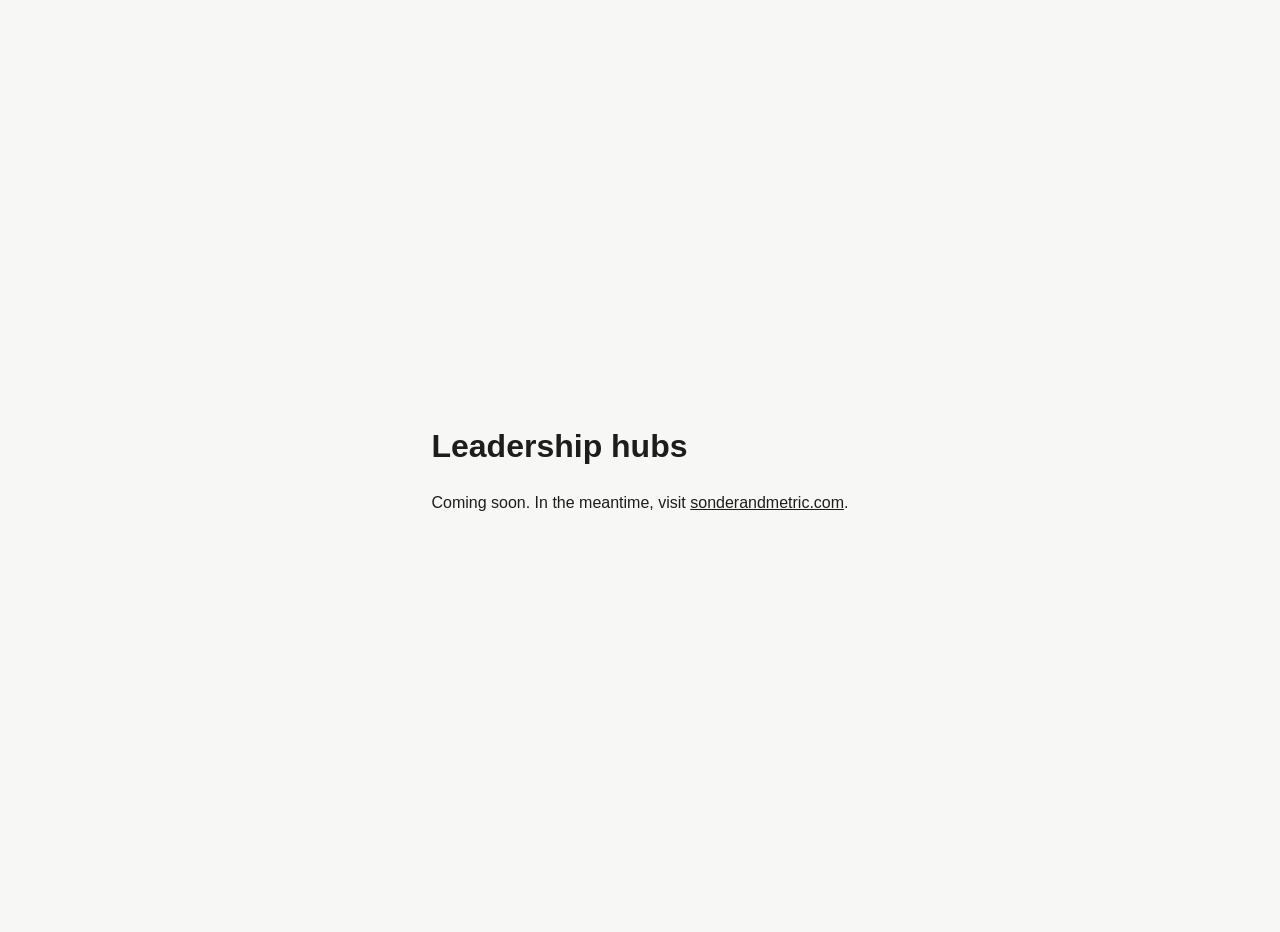
==== index.html @ 73d5fa9c "Add admin approval queue and placeholder home page" ====
<!doctype html>
<html lang="en">
<head>
<meta charset="utf-8">
<meta name="viewport" content="width=device-width, initial-scale=1">
<meta name="robots" content="noindex, nofollow">
<title>Hubs: coming soon</title>
<style>body{margin:0;font:16px/1.5 -apple-system,BlinkMacSystemFont,"Segoe UI",Helvetica,Arial,sans-serif;background:#f7f7f5;color:#1d1d1b;display:grid;place-items:center;min-height:100vh;padding:16px}@media (prefers-color-scheme:dark){body{background:#141413;color:#ecebe6}}a{color:inherit}</style>
</head>
<body>
<main><h1>Leadership hubs</h1><p>Coming soon. In the meantime, visit <a href="https://sonderandmetric.com">sonderandmetric.com</a>.</p></main>
</body>
</html>
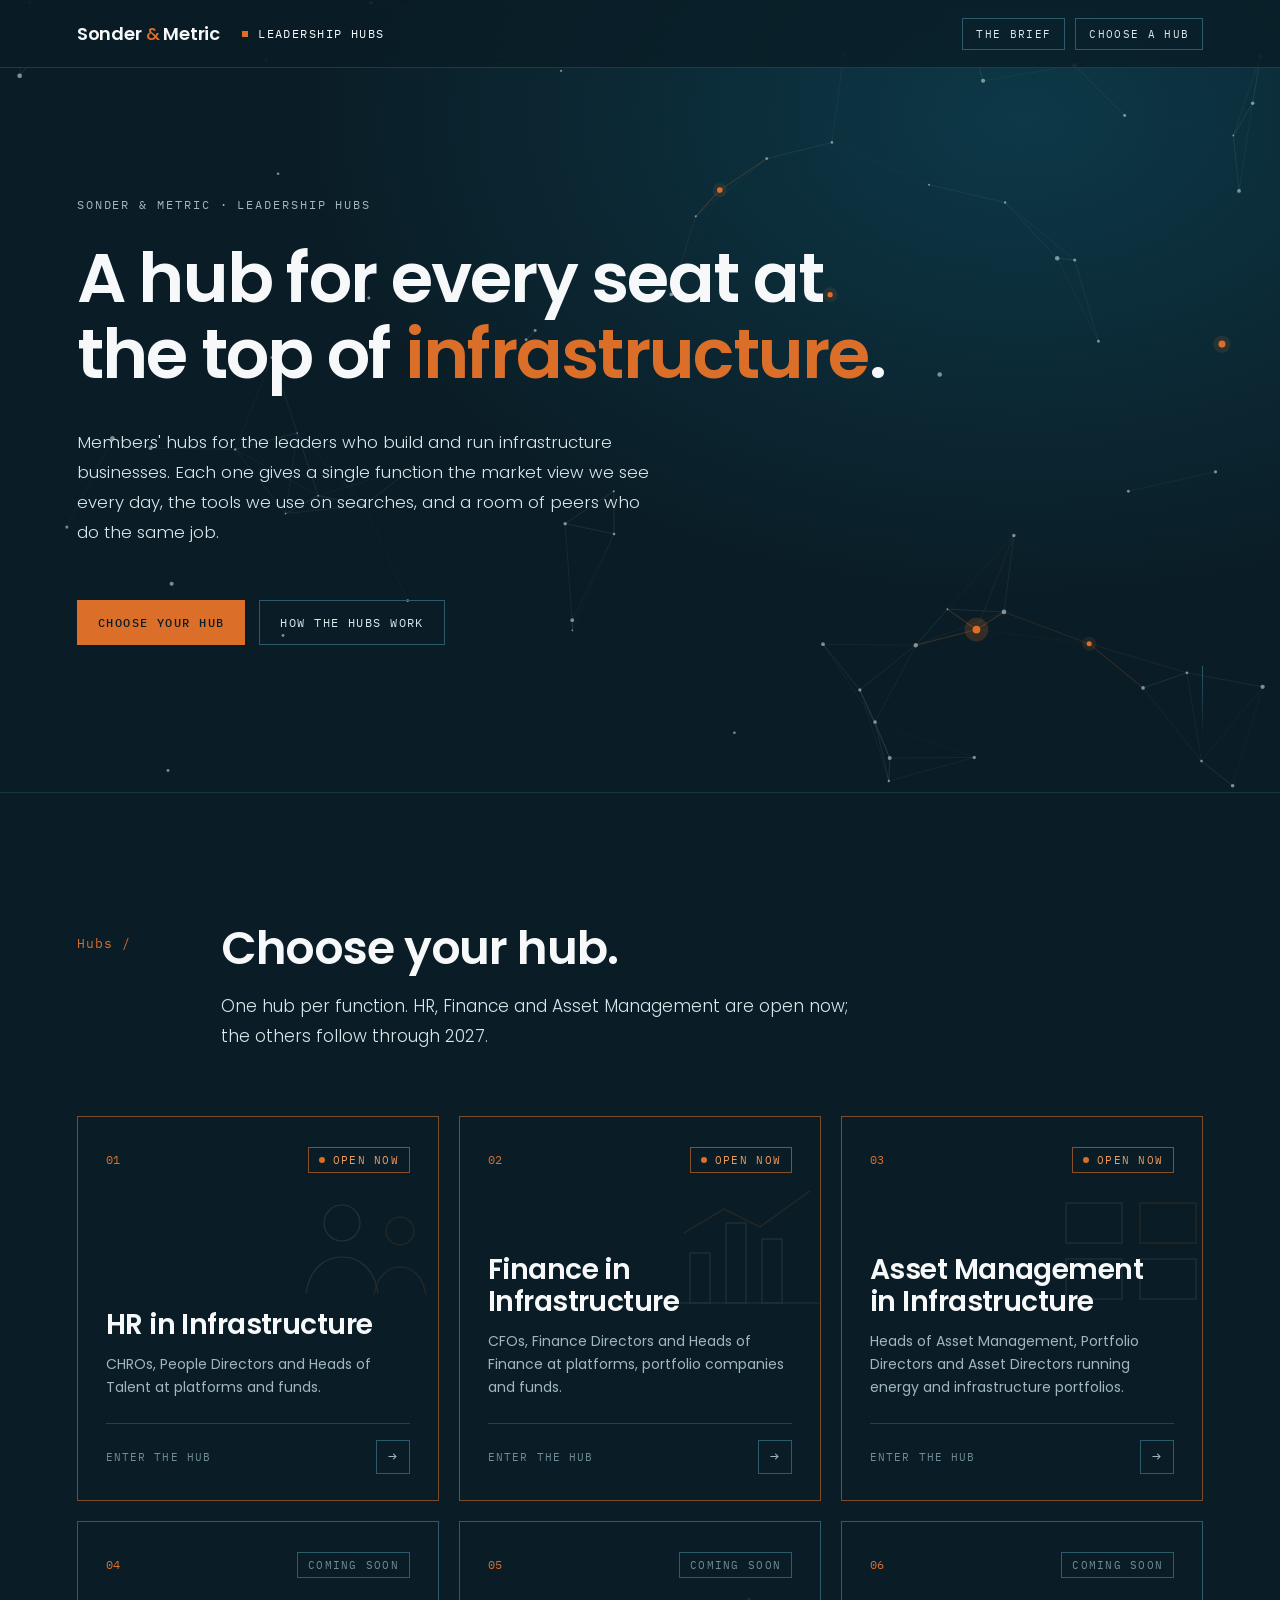
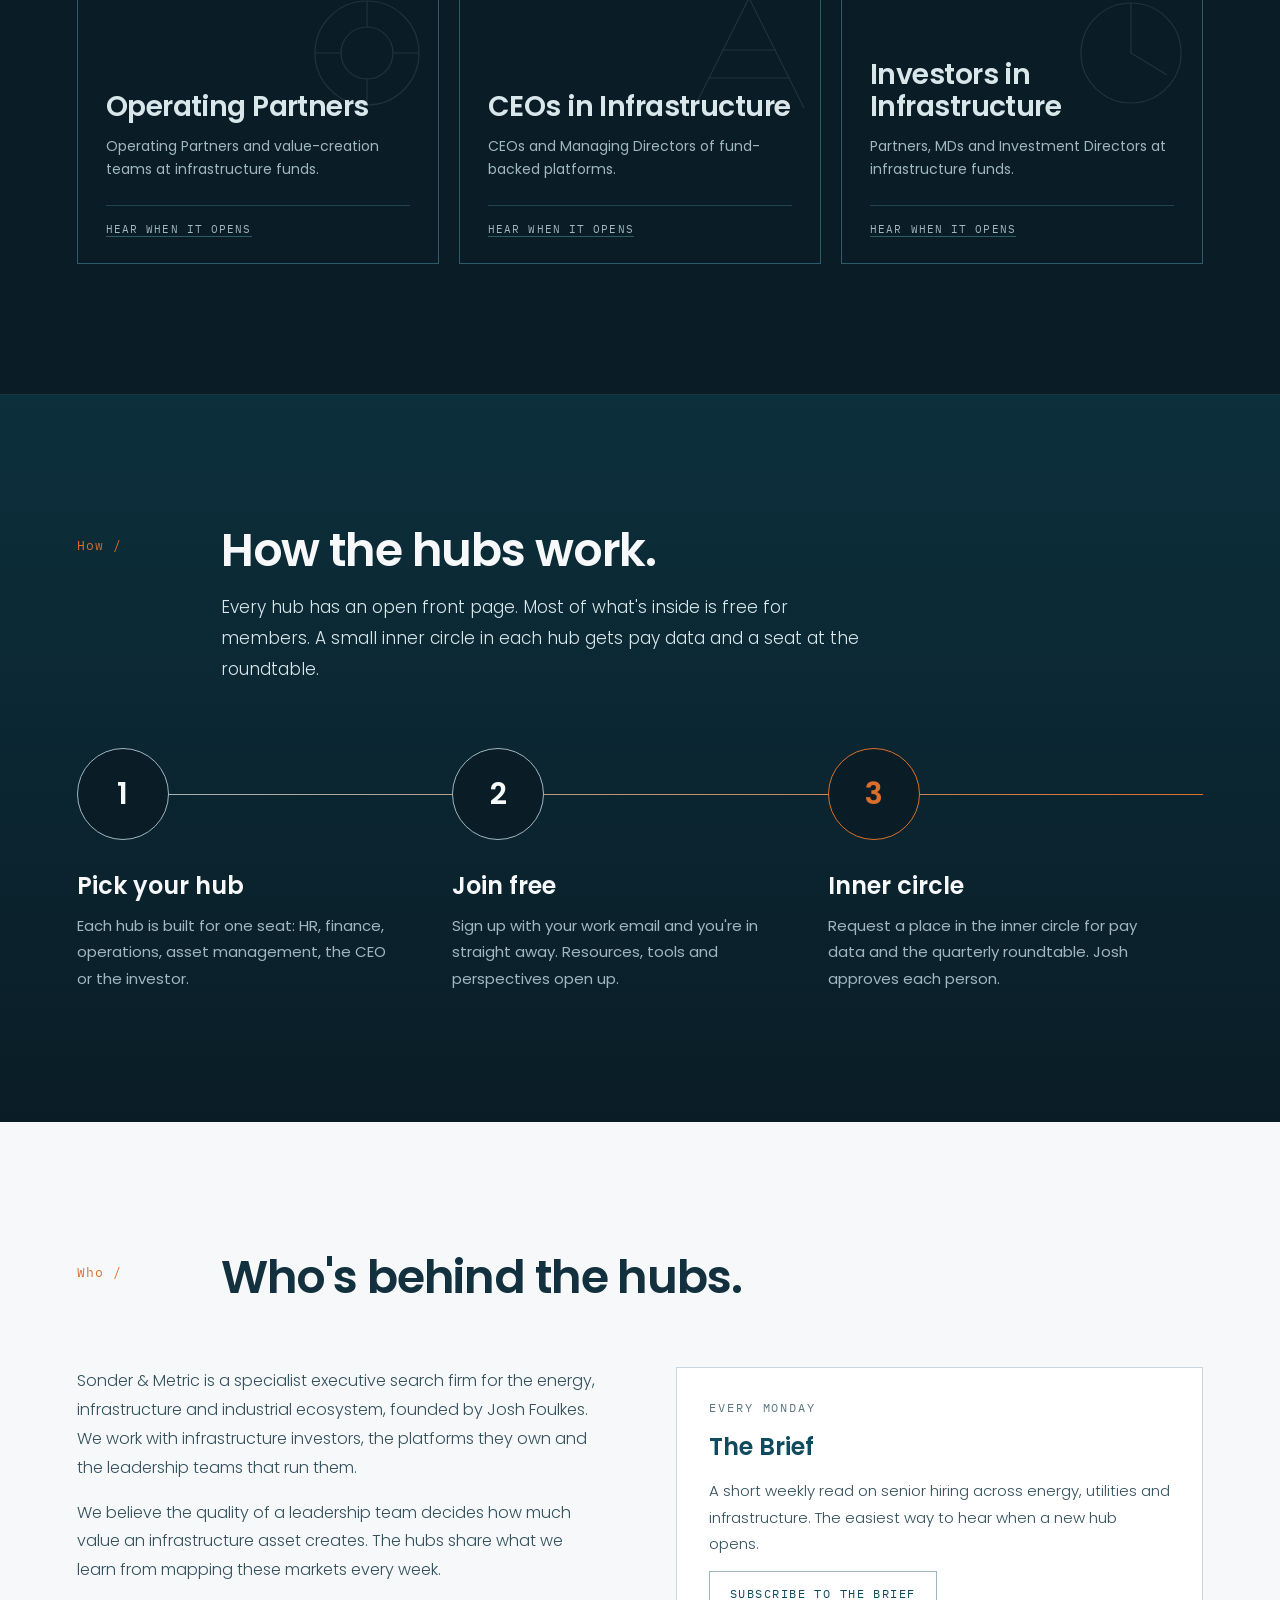
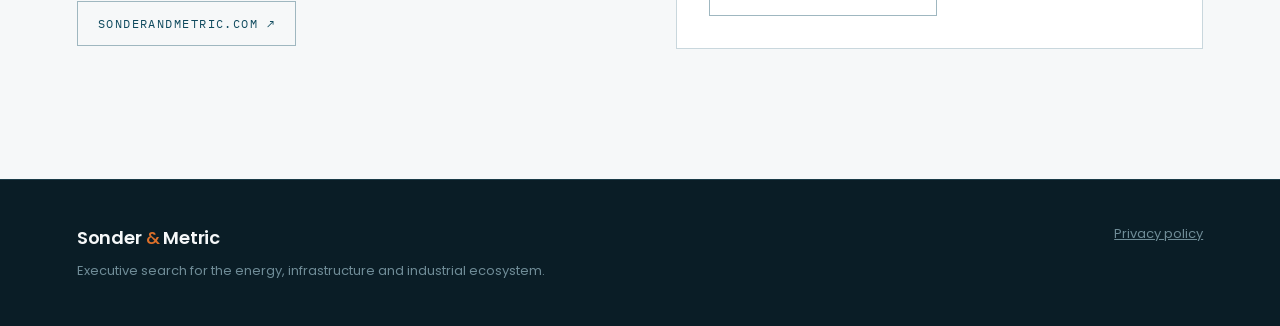
==== commit 341ab51a: "Add files via upload" ====
--- a/index.html
+++ b/index.html
@@ -3,11 +3,198 @@
 <head>
 <meta charset="utf-8">
 <meta name="viewport" content="width=device-width, initial-scale=1">
-<meta name="robots" content="noindex, nofollow">
-<title>Hubs: coming soon</title>
-<style>body{margin:0;font:16px/1.5 -apple-system,BlinkMacSystemFont,"Segoe UI",Helvetica,Arial,sans-serif;background:#f7f7f5;color:#1d1d1b;display:grid;place-items:center;min-height:100vh;padding:16px}@media (prefers-color-scheme:dark){body{background:#141413;color:#ecebe6}}a{color:inherit}</style>
+<title>Leadership Hubs | Sonder &amp; Metric</title>
+<meta name="description" content="Members' hubs for the leaders who run infrastructure: market intelligence, working tools and a room of peers, one hub for each seat.">
+<meta name="theme-color" content="#0A1D26">
+<link rel="preconnect" href="https://fonts.googleapis.com">
+<link rel="preconnect" href="https://fonts.gstatic.com" crossorigin>
+<link href="https://fonts.googleapis.com/css2?family=Poppins:wght@300;400;500;600;700&family=IBM+Plex+Mono:wght@400;500&display=swap" rel="stylesheet">
+<link rel="icon" href="data:image/svg+xml,%3Csvg xmlns='http://www.w3.org/2000/svg' viewBox='0 0 64 64'%3E%3Crect width='64' height='64' fill='%230F4A5E'/%3E%3Ctext x='32' y='46' font-family='Poppins,Helvetica,Arial,sans-serif' font-size='42' font-weight='600' fill='%23FFFFFF' text-anchor='middle'%3E%26amp;%3C/text%3E%3C/svg%3E">
+<style>
+*,*::before,*::after{box-sizing:border-box}
+:root{--ground:#0A1D26;--deep:#0C2F3C;--teal:#0F4A5E;--line:#2D5B6B;--mist:#9FB7C0;--ice:#D9E7EB;--paper:#F6F8F9;--ink:#12303E;--dim:#6F8C97;--signal:#DB6F2A;--signal-2:#F29A5B;
+  --f:'Poppins',ui-sans-serif,system-ui,-apple-system,'Segoe UI',sans-serif;--mono:'IBM Plex Mono',ui-monospace,Menlo,Consolas,monospace;
+  --ease:cubic-bezier(.7,0,.2,1);--out:cubic-bezier(.16,1,.3,1);--gut:clamp(16px,6vw,96px);color-scheme:dark}
+html{scroll-behavior:smooth;scroll-padding-top:84px}
+body{margin:0;background:var(--ground);color:var(--paper);font-family:var(--f);-webkit-font-smoothing:antialiased;overflow-x:hidden}
+a{color:inherit}h1,h2,h3{margin:0;font-weight:600;text-wrap:balance}p{margin:0}
+.sig{color:var(--signal)}
+.eyebrow{font-family:var(--mono);font-size:12px;letter-spacing:.16em;text-transform:uppercase;color:var(--mist)}
+.nav{position:fixed;top:0;left:0;right:0;z-index:40;height:68px;display:flex;align-items:center;justify-content:space-between;gap:16px;padding:0 var(--gut);background:rgba(10,29,38,.78);backdrop-filter:blur(14px);-webkit-backdrop-filter:blur(14px);border-bottom:1px solid rgba(45,91,107,.5)}
+.nav-l{display:flex;align-items:center;gap:22px}
+.wm{font-weight:600;font-size:18px;letter-spacing:-.01em;text-decoration:none;white-space:nowrap}
+.wm b{color:var(--signal);font-weight:500}
+.crumb{font-family:var(--mono);font-size:12px;letter-spacing:.12em;text-transform:uppercase;color:var(--paper);display:flex;gap:10px;align-items:center}
+.crumb i{width:6px;height:6px;background:var(--signal);display:block}
+.nav-r{display:flex;gap:10px}
+.nbtn{font-family:var(--mono);font-size:11px;letter-spacing:.12em;text-transform:uppercase;border:1px solid var(--line);padding:8px 13px;color:var(--ice);text-decoration:none;transition:all .25s;white-space:nowrap}
+.nbtn:hover{border-color:var(--mist);color:#fff}
+@media(max-width:760px){.crumb,.hide-sm{display:none}}
+#progress{position:fixed;top:0;left:0;height:2px;background:var(--signal);width:0;z-index:41}
+
+.hero{position:relative;min-height:88svh;display:flex;flex-direction:column;justify-content:center;padding:170px var(--gut) 120px;overflow:hidden;background:radial-gradient(1200px 800px at 80% 15%,rgba(15,74,94,.6),transparent 60%),var(--ground)}
+#net{position:absolute;inset:0;width:100%;height:100%}
+.hero-in{position:relative;z-index:2;max-width:1000px}
+.hero h1{font-size:clamp(38px,5.4vw,80px);line-height:1.1;letter-spacing:-.025em;margin:28px 0 0;max-width:920px}
+.hero .lead{font-size:clamp(16px,1.3vw,19px);line-height:1.8;font-weight:300;color:var(--ice);max-width:580px;margin-top:36px}
+.cta{display:flex;gap:14px;flex-wrap:wrap;margin-top:52px;align-items:center}
+.btn{display:inline-flex;align-items:center;gap:10px;font-family:var(--mono);font-size:12px;letter-spacing:.12em;text-transform:uppercase;padding:14px 20px;border:1px solid var(--line);color:var(--ice);text-decoration:none;cursor:pointer;background:none;transition:all .3s}
+.btn:hover{border-color:var(--mist);color:#fff}
+.btn.o{background:var(--signal);border-color:var(--signal);color:var(--ground);font-weight:500}
+.btn.o:hover{background:var(--signal-2)}
+.btn:focus-visible{outline:2px solid var(--signal);outline-offset:2px}
+.scrollcue{position:absolute;right:var(--gut);bottom:56px;z-index:2;width:1px;height:70px;background:linear-gradient(var(--line),transparent);overflow:hidden}
+.scrollcue::after{content:"";position:absolute;left:0;top:-30px;width:1px;height:30px;background:var(--signal);animation:cue 2.2s var(--ease) infinite}
+@keyframes cue{to{top:100%}}
+
+.sec{position:relative;padding:130px var(--gut);border-top:1px solid rgba(45,91,107,.4)}
+.sec.deep{background:linear-gradient(180deg,var(--deep),var(--ground))}
+.sec.light{background:var(--paper);color:var(--ink);border-top:none}
+.sh{display:grid;grid-template-columns:120px 1fr;gap:24px;margin-bottom:64px}
+.sh .n{font-family:var(--mono);font-size:13px;color:var(--signal);padding-top:12px;letter-spacing:.08em}
+.sh h2{font-size:clamp(28px,3.6vw,50px);line-height:1.12;letter-spacing:-.025em}
+.sh p{font-size:17px;line-height:1.8;font-weight:300;color:var(--ice);max-width:640px;margin-top:16px}
+.light .sh p{color:#33505C}
+@media(max-width:760px){.sh{grid-template-columns:1fr;gap:6px}.sh .n{padding-top:0}.sec{padding:84px var(--gut)}}
+[data-r]{opacity:0;transform:translateY(24px);transition:opacity .9s var(--out),transform .9s var(--out);transition-delay:calc(var(--d,0) * 1s)}
+[data-r].in{opacity:1;transform:none}
+
+/* hubs grid */
+.hubs{display:grid;grid-template-columns:repeat(3,1fr);gap:20px}
+@media(max-width:1000px){.hubs{grid-template-columns:1fr 1fr}}
+@media(max-width:620px){.hubs{grid-template-columns:1fr}}
+.hub{position:relative;border:1px solid var(--line);padding:30px 28px 26px;min-height:340px;display:flex;flex-direction:column;text-decoration:none;overflow:hidden;transition:border-color .35s,transform .5s var(--out),background .35s}
+.hub::after{content:"";position:absolute;inset:0;background:radial-gradient(500px 280px at var(--mx,80%) var(--my,0%),rgba(219,111,42,.16),transparent 60%);opacity:0;transition:opacity .4s;pointer-events:none}
+a.hub:hover{border-color:var(--mist);transform:translateY(-5px);background:rgba(15,74,94,.2)}
+a.hub:hover::after{opacity:1}
+.hub.live{border-color:rgba(219,111,42,.55)}
+.hub .top{display:flex;justify-content:space-between;align-items:center;gap:10px}
+.hub .n{font-family:var(--mono);font-size:12px;color:var(--signal)}
+.st{display:inline-flex;align-items:center;gap:8px;font-family:var(--mono);font-size:10.5px;letter-spacing:.12em;text-transform:uppercase;padding:5px 10px;border:1px solid var(--line);color:var(--dim);white-space:nowrap}
+.st.live{color:var(--signal-2);border-color:rgba(219,111,42,.6)}
+.st.live::before{content:"";width:6px;height:6px;border-radius:50%;background:var(--signal);animation:ping 2s infinite}
+@keyframes ping{0%{box-shadow:0 0 0 0 rgba(219,111,42,.6)}70%{box-shadow:0 0 0 8px rgba(219,111,42,0)}100%{box-shadow:0 0 0 0 rgba(219,111,42,0)}}
+.hub .glyph{position:absolute;right:-14px;top:56px;opacity:.14;transition:opacity .4s,transform .8s var(--out)}
+a.hub:hover .glyph{opacity:.32;transform:translateX(-10px)}
+.hub h3{font-size:clamp(24px,2.2vw,32px);letter-spacing:-.02em;margin-top:auto;padding-top:80px;line-height:1.15}
+.hub .aud{font-size:14px;line-height:1.65;color:var(--mist);margin-top:12px}
+.hub .foot{display:flex;justify-content:space-between;align-items:center;margin-top:24px;padding-top:16px;border-top:1px solid rgba(45,91,107,.6);font-family:var(--mono);font-size:11px;letter-spacing:.1em;text-transform:uppercase;color:var(--dim)}
+.hub .arrow{width:34px;height:34px;border:1px solid var(--line);display:grid;place-items:center;font-size:15px;color:var(--mist);transition:all .35s var(--out)}
+a.hub:hover .arrow{background:var(--signal);border-color:var(--signal);color:var(--ground);transform:rotate(-45deg)}
+.hub.soon h3{color:var(--ice)}
+.hub.soon .foot a{color:var(--mist);text-decoration:none;border-bottom:1px solid var(--line)}
+.hub.soon .foot a:hover{color:#fff;border-color:var(--signal)}
+
+/* steps */
+.steps{display:grid;grid-template-columns:repeat(3,1fr);gap:0;position:relative}
+.steps::before{content:"";position:absolute;left:0;right:0;top:46px;height:1px;background:var(--line)}
+.steps::after{content:"";position:absolute;left:0;top:46px;height:1px;width:0;background:linear-gradient(90deg,var(--mist),var(--signal));transition:width 2s var(--out) .3s}
+.steps.in::after{width:100%}
+.step{padding-right:36px;position:relative}
+.step .dot{width:92px;height:92px;border-radius:50%;border:1.5px solid var(--line);background:var(--ground);display:grid;place-items:center;font-size:30px;font-weight:600;position:relative;z-index:1;transition:border-color .5s}
+.steps.in .step .dot{border-color:var(--mist)}
+.steps.in .step:last-child .dot{border-color:var(--signal);color:var(--signal)}
+.step h3{font-size:24px;margin-top:28px}
+.step p{font-size:15px;line-height:1.75;color:var(--mist);margin-top:10px;max-width:320px}
+@media(max-width:900px){.steps{grid-template-columns:1fr;gap:44px}.steps::before,.steps::after{display:none}}
+
+.who{display:grid;grid-template-columns:minmax(0,1fr) minmax(0,1fr);gap:72px}
+.who p{font-size:16px;line-height:1.8;font-weight:300;color:#33505C;margin-bottom:16px}
+.light .btn{color:var(--teal);border-color:#9FB7C0}
+.light .btn:hover{border-color:var(--teal)}
+.brief{border:1px solid #C9D7DD;background:#fff;padding:32px;display:flex;flex-direction:column;gap:14px}
+.brief h3{font-size:24px;color:var(--teal)}
+.brief p{margin:0}
+@media(max-width:900px){.who{grid-template-columns:1fr;gap:36px}}
+
+footer{padding:44px var(--gut);display:flex;justify-content:space-between;gap:24px;flex-wrap:wrap;border-top:1px solid rgba(45,91,107,.5);font-size:13px;color:var(--dim)}
+footer .wm{font-size:18px;color:var(--paper)}
+footer p{max-width:560px;line-height:1.6}
+@media (prefers-reduced-motion:reduce){*,*::before,*::after{animation-duration:.01ms!important;animation-iteration-count:1!important;transition-duration:.01ms!important;transition-delay:0s!important}[data-r]{opacity:1;transform:none}}
+</style>
 </head>
 <body>
-<main><h1>Leadership hubs</h1><p>Coming soon. In the meantime, visit <a href="https://sonderandmetric.com">sonderandmetric.com</a>.</p></main>
+<div id="progress"></div>
+<header class="nav">
+  <div class="nav-l"><a class="wm" href="https://sonderandmetric.com">Sonder <b>&amp;</b> Metric</a><div class="crumb"><i></i>Leadership hubs</div></div>
+  <div class="nav-r"><a class="nbtn hide-sm" href="brief/">The Brief</a><a class="nbtn" href="#hubs">Choose a hub</a></div>
+</header>
+
+<section class="hero">
+  <canvas id="net" aria-hidden="true"></canvas>
+  <div class="hero-in">
+    <div class="eyebrow" data-r style="--d:.1">Sonder &amp; Metric · Leadership hubs</div>
+    <h1 data-r style="--d:.25">A hub for every seat at the top of <span class="sig">infrastructure</span>.</h1>
+    <p class="lead" data-r style="--d:.4">Members' hubs for the leaders who build and run infrastructure businesses. Each one gives a single function the market view we see every day, the tools we use on searches, and a room of peers who do the same job.</p>
+    <div class="cta" data-r style="--d:.55"><a class="btn o" href="#hubs">Choose your hub</a><a class="btn" href="#how">How the hubs work</a></div>
+  </div>
+  <div class="scrollcue" aria-hidden="true"></div>
+</section>
+
+<section class="sec" id="hubs">
+  <div class="sh"><div class="n" data-r>Hubs /</div><div><h2 data-r style="--d:.08">Choose your hub.</h2><p data-r style="--d:.16">One hub per function. HR, Finance and Asset Management are open now; the others follow through 2027.</p></div></div>
+  <div class="hubs" id="grid"></div>
+</section>
+
+<section class="sec deep" id="how">
+  <div class="sh"><div class="n" data-r>How /</div><div><h2 data-r style="--d:.08">How the hubs work.</h2><p data-r style="--d:.16">Every hub has an open front page. Most of what's inside is free for members. A small inner circle in each hub gets pay data and a seat at the roundtable.</p></div></div>
+  <div class="steps" data-r>
+    <div class="step"><div class="dot">1</div><h3>Pick your hub</h3><p>Each hub is built for one seat: HR, finance, operations, asset management, the CEO or the investor.</p></div>
+    <div class="step"><div class="dot">2</div><h3>Join free</h3><p>Sign up with your work email and you're in straight away. Resources, tools and perspectives open up.</p></div>
+    <div class="step"><div class="dot">3</div><h3>Inner circle</h3><p>Request a place in the inner circle for pay data and the quarterly roundtable. Josh approves each person.</p></div>
+  </div>
+</section>
+
+<section class="sec light" id="who">
+  <div class="sh"><div class="n" data-r>Who /</div><div><h2 data-r style="--d:.08">Who's behind the hubs.</h2></div></div>
+  <div class="who">
+    <div data-r><p>Sonder &amp; Metric is a specialist executive search firm for the energy, infrastructure and industrial ecosystem, founded by Josh Foulkes. We work with infrastructure investors, the platforms they own and the leadership teams that run them.</p><p>We believe the quality of a leadership team decides how much value an infrastructure asset creates. The hubs share what we learn from mapping these markets every week.</p><a class="btn" href="https://sonderandmetric.com" target="_blank" rel="noopener">sonderandmetric.com ↗</a></div>
+    <div class="brief" data-r style="--d:.15"><span class="eyebrow" style="color:#5C7682">Every Monday</span><h3>The Brief</h3><p style="font-size:15px;line-height:1.75;color:#33505C">A short weekly read on senior hiring across energy, utilities and infrastructure. The easiest way to hear when a new hub opens.</p><div><a class="btn" href="brief/">Subscribe to The Brief</a></div></div>
+  </div>
+</section>
+
+<footer>
+  <div><div class="wm">Sonder <b class="sig">&amp;</b> Metric</div><p style="margin-top:10px">Executive search for the energy, infrastructure and industrial ecosystem.</p></div>
+  <p><a href="https://sonderandmetric.com/privacy-policy/">Privacy policy</a></p>
+</footer>
+
+<script>
+const HUBS = [
+  {id:"hr", t:"HR in Infrastructure", a:"CHROs, People Directors and Heads of Talent at platforms and funds.", live:true, href:"hr/",
+   g:`<svg width="170" height="150" viewBox="0 0 170 150" fill="none" stroke="#9FB7C0" stroke-width="1.2"><circle cx="60" cy="50" r="18"/><path d="M24 120c4-24 18-36 36-36s32 12 36 36"/><circle cx="118" cy="58" r="14" stroke="#DB6F2A"/><path d="M92 122c3-18 13-28 26-28s23 10 26 28" stroke="#DB6F2A"/></svg>`},
+  {id:"cfo", t:"Finance in Infrastructure", a:"CFOs, Finance Directors and Heads of Finance at platforms, portfolio companies and funds.", live:true, href:"finance/",
+   g:`<svg width="170" height="150" viewBox="0 0 170 150" fill="none" stroke="#9FB7C0" stroke-width="1.2"><path d="M10 130h150"/><rect x="26" y="80" width="20" height="50"/><rect x="62" y="50" width="20" height="80"/><rect x="98" y="66" width="20" height="64"/><path d="M20 60l40-24 36 18 50-36" stroke="#DB6F2A"/></svg>`},
+  {id:"asset_management", t:"Asset Management in Infrastructure", a:"Heads of Asset Management, Portfolio Directors and Asset Directors running energy and infrastructure portfolios.", live:true, href:"asset-management/",
+   g:`<svg width="170" height="150" viewBox="0 0 170 150" fill="none" stroke="#9FB7C0" stroke-width="1.2"><rect x="20" y="30" width="56" height="40"/><rect x="94" y="30" width="56" height="40" stroke="#DB6F2A"/><rect x="20" y="86" width="56" height="40"/><rect x="94" y="86" width="56" height="40"/></svg>`},
+  {id:"operating_partners", t:"Operating Partners", a:"Operating Partners and value-creation teams at infrastructure funds.",
+   g:`<svg width="170" height="150" viewBox="0 0 170 150" fill="none" stroke="#9FB7C0" stroke-width="1.2"><circle cx="85" cy="75" r="52"/><circle cx="85" cy="75" r="26"/><path d="M85 23v26M85 101v26M33 75h26M111 75h26"/></svg>`},
+  {id:"ceo", t:"CEOs in Infrastructure", a:"CEOs and Managing Directors of fund-backed platforms.",
+   g:`<svg width="170" height="150" viewBox="0 0 170 150" fill="none" stroke="#9FB7C0" stroke-width="1.2"><path d="M85 20 L30 130 M85 20 L140 130 M45 100 L125 100 M58 72 L112 72"/></svg>`},
+  {id:"investors", t:"Investors in Infrastructure", a:"Partners, MDs and Investment Directors at infrastructure funds.",
+   g:`<svg width="170" height="150" viewBox="0 0 170 150" fill="none" stroke="#9FB7C0" stroke-width="1.2"><circle cx="85" cy="75" r="50"/><path d="M85 25v50l36 22"/></svg>`}
+];
+document.getElementById("grid").innerHTML = HUBS.map((h,i)=> h.live
+ ? `<a class="hub live" href="${h.href}" data-r style="--d:${i*.07}"><div class="top"><span class="n">0${i+1}</span><span class="st live">Open now</span></div><div class="glyph">${h.g}</div><h3>${h.t}</h3><p class="aud">${h.a}</p><div class="foot"><span>Enter the hub</span><span class="arrow">→</span></div></a>`
+ : `<div class="hub soon" data-r style="--d:${i*.07}"><div class="top"><span class="n">0${i+1}</span><span class="st">Coming soon</span></div><div class="glyph">${h.g}</div><h3>${h.t}</h3><p class="aud">${h.a}</p><div class="foot"><a href="brief/">Hear when it opens</a><span></span></div></div>`).join("");
+
+const reduce = matchMedia("(prefers-reduced-motion: reduce)").matches;
+const io = new IntersectionObserver(es=>es.forEach(e=>{ if(e.isIntersecting){ e.target.classList.add("in"); io.unobserve(e.target); } }),{threshold:.12});
+document.querySelectorAll("[data-r]").forEach(el=>io.observe(el));
+document.querySelectorAll("a.hub").forEach(t=>t.addEventListener("pointermove",e=>{const r=t.getBoundingClientRect();t.style.setProperty("--mx",(e.clientX-r.left)+"px");t.style.setProperty("--my",(e.clientY-r.top)+"px");}));
+addEventListener("scroll",()=>{const h=document.documentElement;document.getElementById("progress").style.width=(h.scrollTop/Math.max(1,h.scrollHeight-h.clientHeight)*100)+"%";},{passive:true});
+(function net(){
+  const c=document.getElementById("net"),x=c.getContext("2d"),dpr=Math.min(2,devicePixelRatio||1);let W,H,pts=[],mx=.5,my=.5;
+  const size=()=>{W=c.clientWidth;H=c.clientHeight;c.width=W*dpr;c.height=H*dpr;x.setTransform(dpr,0,0,dpr,0,0);
+    pts=Array.from({length:Math.round(Math.min(110,W*H/14000))},(_,i)=>({x:Math.random()*W,y:Math.random()*H,vx:(Math.random()-.5)*.18,vy:(Math.random()-.5)*.18,r:Math.random()*1.6+.8,s:i%17===0,p:Math.random()*6.28}));};
+  size();addEventListener("resize",size);addEventListener("pointermove",e=>{mx=e.clientX/innerWidth;my=e.clientY/innerHeight;});
+  const frame=t=>{x.clearRect(0,0,W,H);const ox=(mx-.5)*24,oy=(my-.5)*16;
+    for(const p of pts){if(!reduce){p.x+=p.vx;p.y+=p.vy;}if(p.x<-20)p.x=W+20;if(p.x>W+20)p.x=-20;if(p.y<-20)p.y=H+20;if(p.y>H+20)p.y=-20;}
+    for(let i=0;i<pts.length;i++)for(let j=i+1;j<pts.length;j++){const a=pts[i],b=pts[j],dx=a.x-b.x,dy=a.y-b.y,d=dx*dx+dy*dy;
+      if(d<15000){const o=(1-d/15000)*(a.s||b.s?.5:.22);x.strokeStyle=a.s||b.s?`rgba(219,111,42,${o})`:`rgba(159,183,192,${o})`;x.lineWidth=.7;x.beginPath();x.moveTo(a.x+ox,a.y+oy);x.lineTo(b.x+ox,b.y+oy);x.stroke();}}
+    for(const p of pts){if(p.s){const k=(Math.sin(t/700+p.p)+1)/2;x.fillStyle=`rgba(219,111,42,${.12+k*.18})`;x.beginPath();x.arc(p.x+ox,p.y+oy,p.r+6+k*8,0,7);x.fill();x.fillStyle="#DB6F2A";}else x.fillStyle="rgba(217,231,235,.55)";x.beginPath();x.arc(p.x+ox,p.y+oy,p.s?p.r+1.6:p.r,0,7);x.fill();}
+    if(!reduce)requestAnimationFrame(frame);};
+  requestAnimationFrame(frame);
+})();
+</script>
 </body>
 </html>
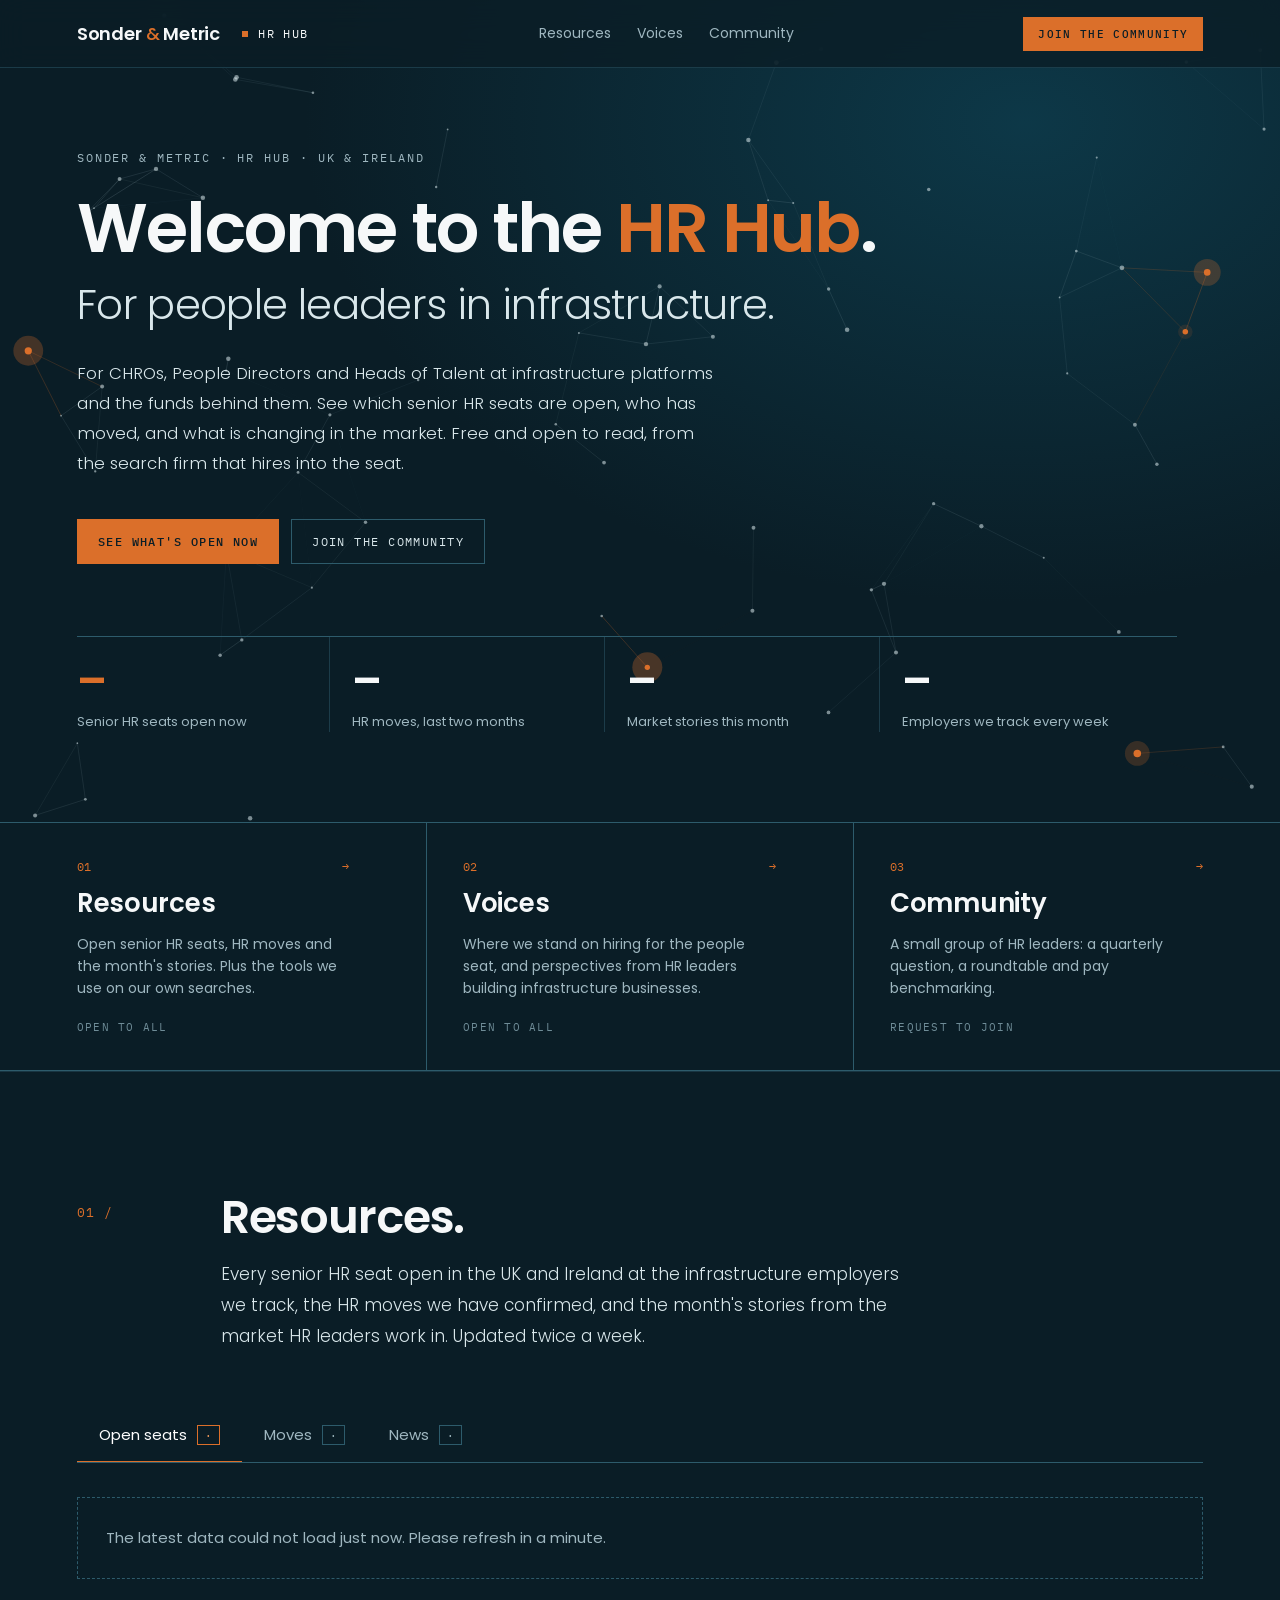
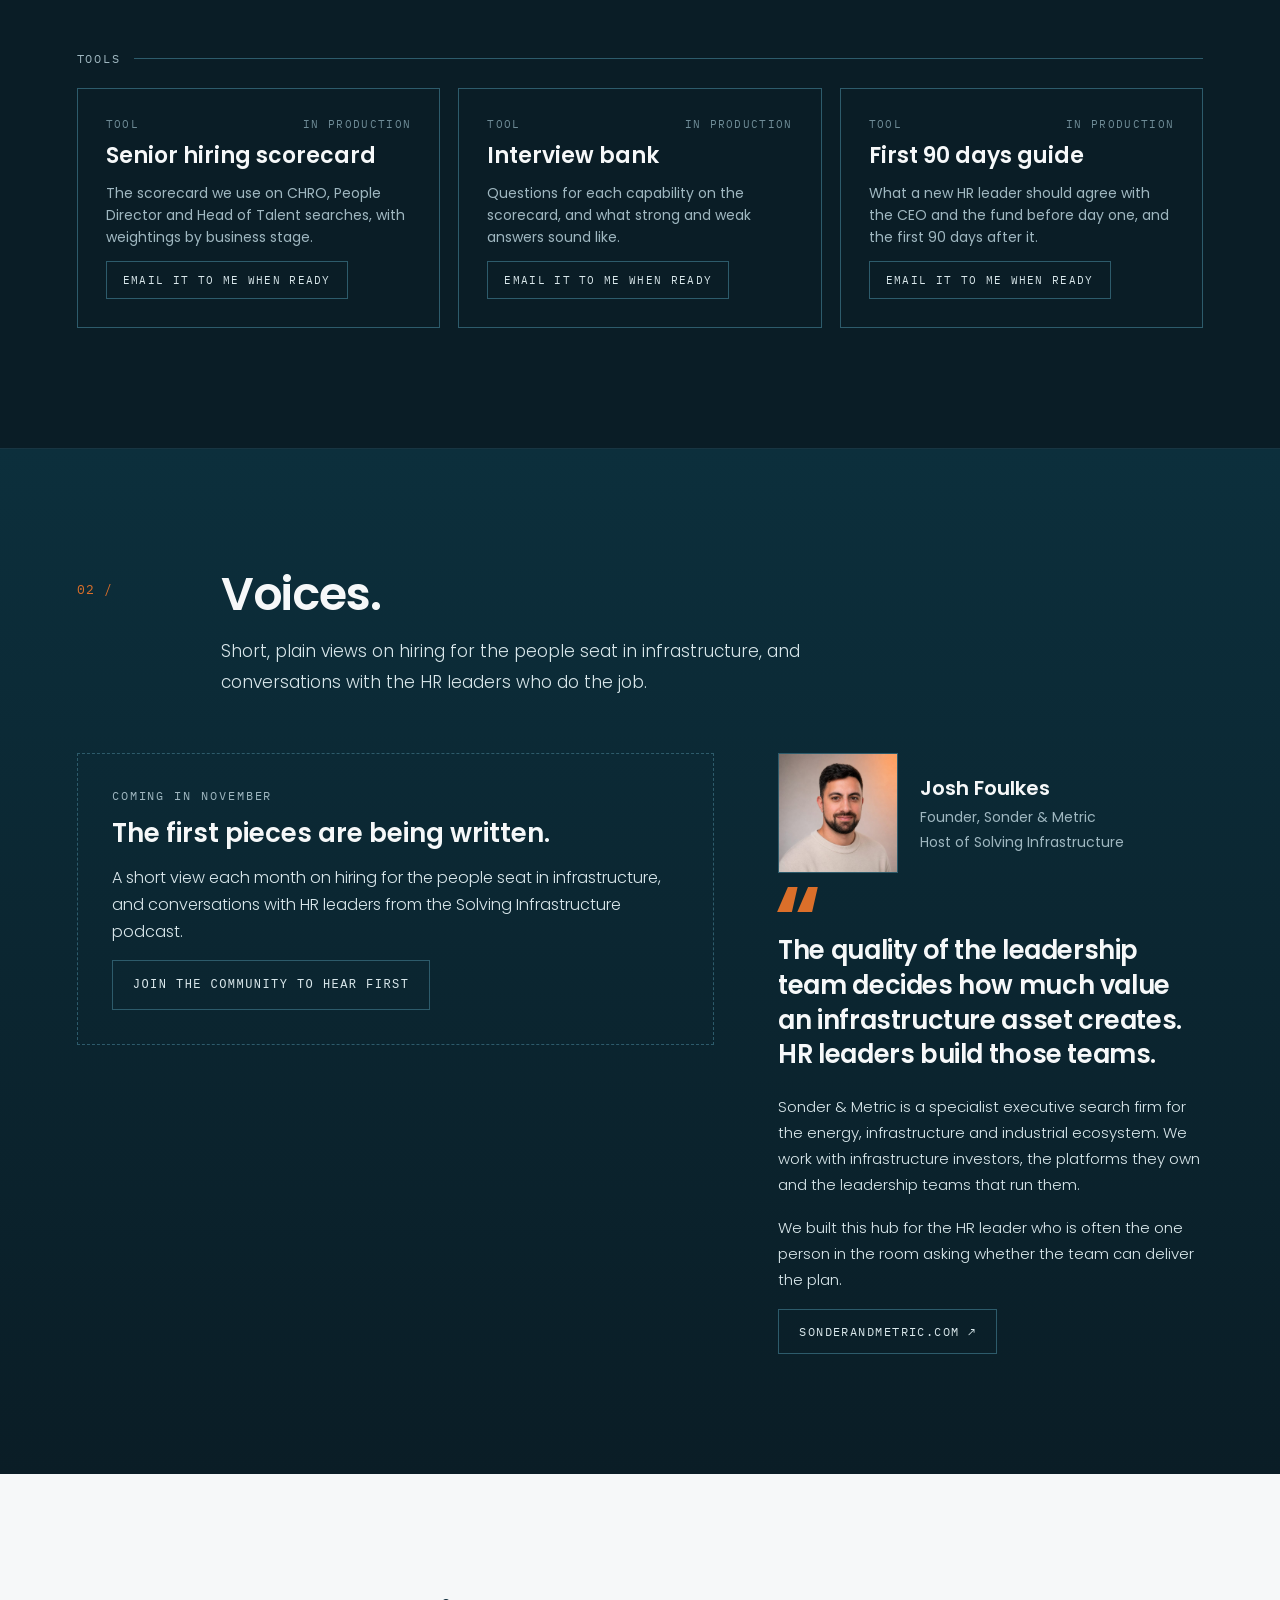
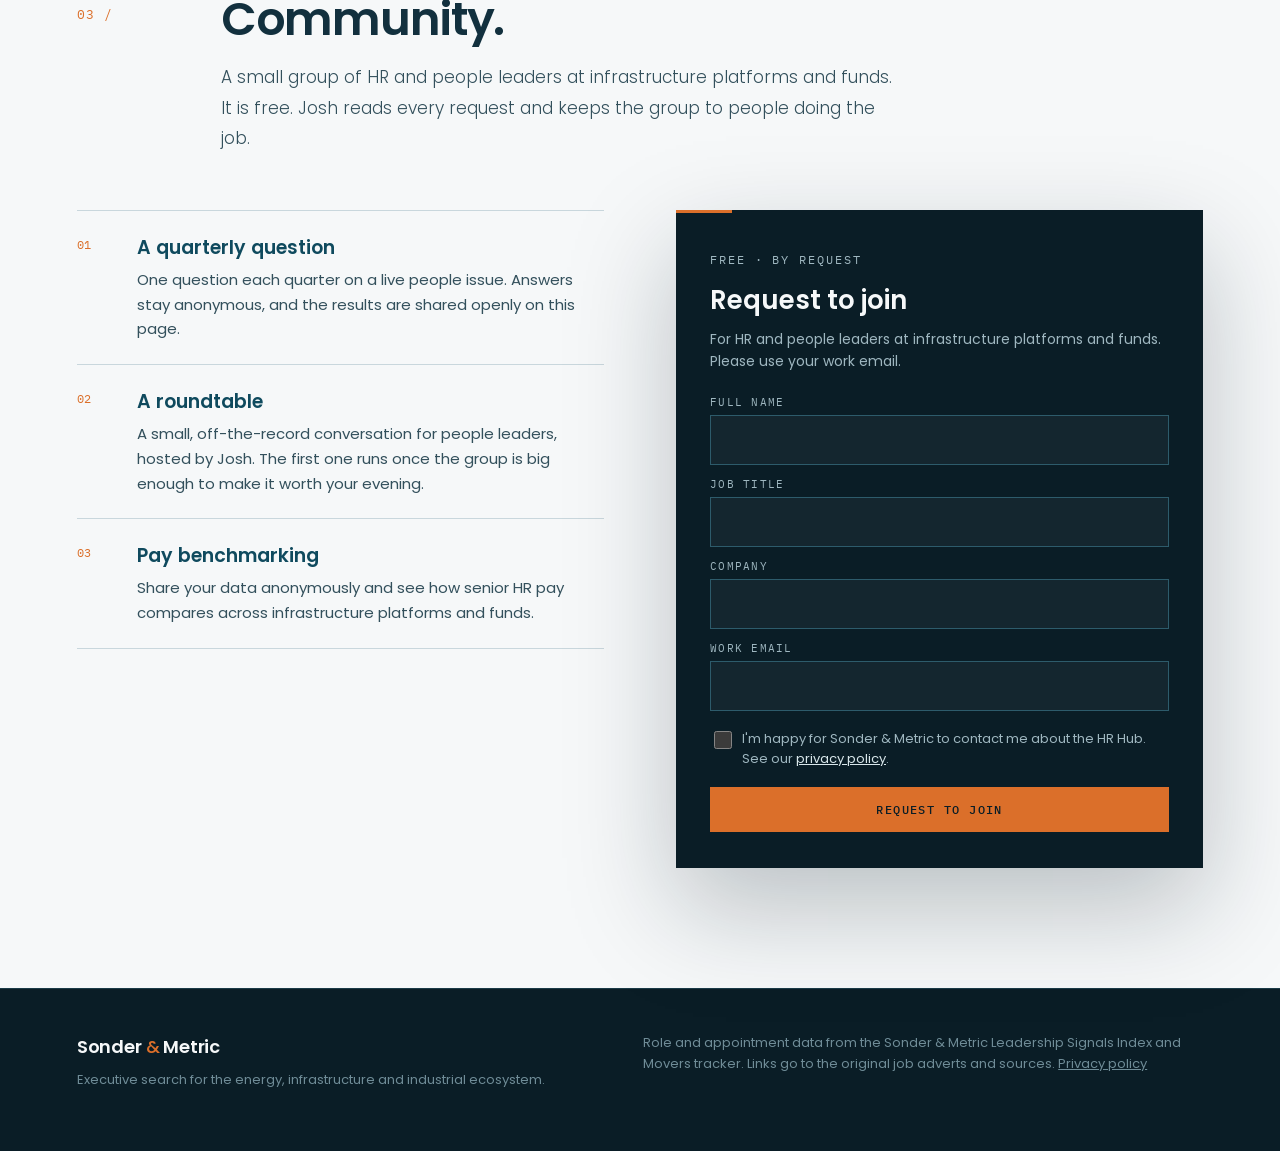
==== commit d5dbf5cc: "HR hub: single page, three pillars (Resources, Voices, Community), open to read" ====
--- a/index.html
+++ b/index.html
@@ -3,8 +3,9 @@
 <head>
 <meta charset="utf-8">
 <meta name="viewport" content="width=device-width, initial-scale=1">
-<title>Leadership Hubs | Sonder &amp; Metric</title>
-<meta name="description" content="Members' hubs for the leaders who run infrastructure: market intelligence, working tools and a room of peers, one hub for each seat.">
+<meta name="robots" content="noindex, nofollow">
+<title>HR Hub | Sonder &amp; Metric</title>
+<meta name="description" content="Open market intelligence for HR leaders in infrastructure: open senior HR seats, HR moves and the stories changing the people agenda in the UK and Ireland.">
 <meta name="theme-color" content="#0A1D26">
 <link rel="preconnect" href="https://fonts.googleapis.com">
 <link rel="preconnect" href="https://fonts.gstatic.com" crossorigin>
@@ -12,189 +13,489 @@
 <link rel="icon" href="data:image/svg+xml,%3Csvg xmlns='http://www.w3.org/2000/svg' viewBox='0 0 64 64'%3E%3Crect width='64' height='64' fill='%230F4A5E'/%3E%3Ctext x='32' y='46' font-family='Poppins,Helvetica,Arial,sans-serif' font-size='42' font-weight='600' fill='%23FFFFFF' text-anchor='middle'%3E%26amp;%3C/text%3E%3C/svg%3E">
 <style>
 *,*::before,*::after{box-sizing:border-box}
-:root{--ground:#0A1D26;--deep:#0C2F3C;--teal:#0F4A5E;--line:#2D5B6B;--mist:#9FB7C0;--ice:#D9E7EB;--paper:#F6F8F9;--ink:#12303E;--dim:#6F8C97;--signal:#DB6F2A;--signal-2:#F29A5B;
-  --f:'Poppins',ui-sans-serif,system-ui,-apple-system,'Segoe UI',sans-serif;--mono:'IBM Plex Mono',ui-monospace,Menlo,Consolas,monospace;
-  --ease:cubic-bezier(.7,0,.2,1);--out:cubic-bezier(.16,1,.3,1);--gut:clamp(16px,6vw,96px);color-scheme:dark}
-html{scroll-behavior:smooth;scroll-padding-top:84px}
+[hidden]{display:none!important}
+:root{
+  --ground:#0A1D26;--deep:#0C2F3C;--teal:#0F4A5E;--line:#2D5B6B;--mist:#9FB7C0;--ice:#D9E7EB;--paper:#F6F8F9;--ink:#12303E;--dim:#6F8C97;
+  --signal:#DB6F2A;--signal-2:#F29A5B;
+  --f:'Poppins',ui-sans-serif,system-ui,-apple-system,'Segoe UI',sans-serif;
+  --mono:'IBM Plex Mono',ui-monospace,Menlo,Consolas,monospace;
+  --out:cubic-bezier(.16,1,.3,1);
+  --gut:clamp(16px,6vw,96px);
+  color-scheme:dark;
+}
+html{scroll-padding-top:84px;scroll-behavior:smooth}
 body{margin:0;background:var(--ground);color:var(--paper);font-family:var(--f);-webkit-font-smoothing:antialiased;overflow-x:hidden}
-a{color:inherit}h1,h2,h3{margin:0;font-weight:600;text-wrap:balance}p{margin:0}
+a{color:inherit}
+h1,h2,h3,h4{margin:0;font-weight:600;text-wrap:balance}
+p{margin:0}
+button{font:inherit}
 .sig{color:var(--signal)}
 .eyebrow{font-family:var(--mono);font-size:12px;letter-spacing:.16em;text-transform:uppercase;color:var(--mist)}
-.nav{position:fixed;top:0;left:0;right:0;z-index:40;height:68px;display:flex;align-items:center;justify-content:space-between;gap:16px;padding:0 var(--gut);background:rgba(10,29,38,.78);backdrop-filter:blur(14px);-webkit-backdrop-filter:blur(14px);border-bottom:1px solid rgba(45,91,107,.5)}
-.nav-l{display:flex;align-items:center;gap:22px}
+
+/* nav */
+.nav{position:fixed;top:0;left:0;right:0;z-index:40;height:68px;display:flex;align-items:center;justify-content:space-between;gap:16px;padding:0 var(--gut);background:rgba(10,29,38,.8);backdrop-filter:blur(14px);-webkit-backdrop-filter:blur(14px);border-bottom:1px solid rgba(45,91,107,.5)}
+.nav-l{display:flex;align-items:center;gap:22px;min-width:0}
 .wm{font-weight:600;font-size:18px;letter-spacing:-.01em;text-decoration:none;white-space:nowrap}
 .wm b{color:var(--signal);font-weight:500}
-.crumb{font-family:var(--mono);font-size:12px;letter-spacing:.12em;text-transform:uppercase;color:var(--paper);display:flex;gap:10px;align-items:center}
-.crumb i{width:6px;height:6px;background:var(--signal);display:block}
-.nav-r{display:flex;gap:10px}
-.nbtn{font-family:var(--mono);font-size:11px;letter-spacing:.12em;text-transform:uppercase;border:1px solid var(--line);padding:8px 13px;color:var(--ice);text-decoration:none;transition:all .25s;white-space:nowrap}
-.nbtn:hover{border-color:var(--mist);color:#fff}
-@media(max-width:760px){.crumb,.hide-sm{display:none}}
+.tag{font-family:var(--mono);font-size:12px;letter-spacing:.12em;text-transform:uppercase;color:var(--paper);display:flex;gap:10px;align-items:center;white-space:nowrap}
+.tag i{width:6px;height:6px;background:var(--signal);display:block}
+.links{display:flex;gap:26px;font-size:14px}
+.links a{text-decoration:none;color:var(--mist);transition:color .2s}
+.links a:hover,.links a.on{color:#fff}
+.nbtn{display:inline-block;text-decoration:none;cursor:pointer;font-family:var(--mono);font-size:11px;letter-spacing:.12em;text-transform:uppercase;border:1px solid var(--signal);background:var(--signal);padding:9px 14px;color:var(--ground);font-weight:500;transition:background .25s;white-space:nowrap}
+.nbtn:hover{background:var(--signal-2)}
+@media(max-width:900px){.links{display:none}}
+@media(max-width:520px){.tag{display:none}}
 #progress{position:fixed;top:0;left:0;height:2px;background:var(--signal);width:0;z-index:41}
 
-.hero{position:relative;min-height:88svh;display:flex;flex-direction:column;justify-content:center;padding:170px var(--gut) 120px;overflow:hidden;background:radial-gradient(1200px 800px at 80% 15%,rgba(15,74,94,.6),transparent 60%),var(--ground)}
+/* motion */
+@keyframes up{from{opacity:0;transform:translateY(18px)}to{opacity:1;transform:none}}
+.hero [data-a]{animation:up .8s var(--out) both;animation-delay:calc(var(--d,0) * 1s)}
+[data-r]{opacity:0;transform:translateY(22px);transition:opacity .8s var(--out),transform .8s var(--out);transition-delay:calc(var(--d,0) * 1s)}
+[data-r].in{opacity:1;transform:none}
+
+/* hero */
+.hero{position:relative;min-height:86svh;display:flex;flex-direction:column;justify-content:center;padding:150px var(--gut) 90px;overflow:hidden;background:radial-gradient(1200px 800px at 80% 15%,rgba(15,74,94,.6),transparent 60%),var(--ground)}
 #net{position:absolute;inset:0;width:100%;height:100%}
 .hero-in{position:relative;z-index:2;max-width:1000px}
-.hero h1{font-size:clamp(38px,5.4vw,80px);line-height:1.1;letter-spacing:-.025em;margin:28px 0 0;max-width:920px}
-.hero .lead{font-size:clamp(16px,1.3vw,19px);line-height:1.8;font-weight:300;color:var(--ice);max-width:580px;margin-top:36px}
-.cta{display:flex;gap:14px;flex-wrap:wrap;margin-top:52px;align-items:center}
+.hero h1{font-size:clamp(38px,5.4vw,80px);line-height:1.08;letter-spacing:-.025em;margin-top:26px}
+.h1-sub{display:block;font-weight:300;color:var(--ice);font-size:.6em;letter-spacing:-.015em;margin-top:14px;line-height:1.2}
+.hero .lead{font-size:clamp(16px,1.3vw,19px);line-height:1.8;font-weight:300;color:var(--ice);max-width:640px;margin-top:30px}
+.cta{display:flex;gap:12px;flex-wrap:wrap;margin-top:40px}
+.stats{position:relative;z-index:2;display:grid;grid-template-columns:repeat(4,1fr);margin-top:72px;max-width:1100px;border-top:1px solid var(--line)}
+.stat{padding:22px 22px 0 0;border-right:1px solid rgba(45,91,107,.5);margin-right:22px}
+.stat:last-child{border-right:none}
+.stat .v{font-size:clamp(30px,3.4vw,52px);font-weight:600;letter-spacing:-.04em;line-height:1;font-variant-numeric:tabular-nums}
+.stat.hi .v{color:var(--signal)}
+.stat .l{font-size:13px;color:var(--mist);margin-top:10px;line-height:1.45}
+@media(max-width:760px){.stats{grid-template-columns:1fr 1fr}.stat{border-right:none;margin-right:0;padding-bottom:18px;border-bottom:1px solid rgba(45,91,107,.5)}}
+
+/* buttons */
 .btn{display:inline-flex;align-items:center;gap:10px;font-family:var(--mono);font-size:12px;letter-spacing:.12em;text-transform:uppercase;padding:14px 20px;border:1px solid var(--line);color:var(--ice);text-decoration:none;cursor:pointer;background:none;transition:all .3s}
 .btn:hover{border-color:var(--mist);color:#fff}
 .btn.o{background:var(--signal);border-color:var(--signal);color:var(--ground);font-weight:500}
 .btn.o:hover{background:var(--signal-2)}
-.btn:focus-visible{outline:2px solid var(--signal);outline-offset:2px}
-.scrollcue{position:absolute;right:var(--gut);bottom:56px;z-index:2;width:1px;height:70px;background:linear-gradient(var(--line),transparent);overflow:hidden}
-.scrollcue::after{content:"";position:absolute;left:0;top:-30px;width:1px;height:30px;background:var(--signal);animation:cue 2.2s var(--ease) infinite}
-@keyframes cue{to{top:100%}}
-
-.sec{position:relative;padding:130px var(--gut);border-top:1px solid rgba(45,91,107,.4)}
+.btn[disabled]{opacity:.5;cursor:default}
+.btn:focus-visible,.nbtn:focus-visible,.tab:focus-visible,.chip:focus-visible{outline:2px solid var(--signal);outline-offset:2px}
+
+/* pillars strip */
+.pillars{display:grid;grid-template-columns:repeat(3,1fr);gap:1px;background:var(--line);border-top:1px solid var(--line);border-bottom:1px solid var(--line)}
+.pillar{background:var(--ground);padding:36px var(--gut) 36px 36px;text-decoration:none;display:flex;flex-direction:column;gap:10px;transition:background .3s}
+.pillar:first-child{padding-left:var(--gut)}
+.pillar:hover{background:rgba(15,74,94,.25)}
+.pillar .k{font-family:var(--mono);font-size:12px;color:var(--signal);display:flex;justify-content:space-between}
+.pillar h3{font-size:26px;letter-spacing:-.01em}
+.pillar p{font-size:14px;line-height:1.6;color:var(--mist);max-width:360px}
+.pillar .acc{font-family:var(--mono);font-size:10.5px;letter-spacing:.12em;text-transform:uppercase;color:var(--dim);margin-top:auto;padding-top:10px}
+@media(max-width:900px){.pillars{grid-template-columns:1fr}.pillar,.pillar:first-child{padding:28px var(--gut)}}
+
+/* sections */
+.sec{position:relative;padding:120px var(--gut);border-top:1px solid rgba(45,91,107,.4)}
 .sec.deep{background:linear-gradient(180deg,var(--deep),var(--ground))}
 .sec.light{background:var(--paper);color:var(--ink);border-top:none}
-.sh{display:grid;grid-template-columns:120px 1fr;gap:24px;margin-bottom:64px}
+.sh{display:grid;grid-template-columns:120px 1fr;gap:24px;margin-bottom:56px}
 .sh .n{font-family:var(--mono);font-size:13px;color:var(--signal);padding-top:12px;letter-spacing:.08em}
 .sh h2{font-size:clamp(28px,3.6vw,50px);line-height:1.12;letter-spacing:-.025em}
-.sh p{font-size:17px;line-height:1.8;font-weight:300;color:var(--ice);max-width:640px;margin-top:16px}
+.sh p{font-size:17px;line-height:1.8;font-weight:300;color:var(--ice);max-width:680px;margin-top:16px}
 .light .sh p{color:#33505C}
-@media(max-width:760px){.sh{grid-template-columns:1fr;gap:6px}.sh .n{padding-top:0}.sec{padding:84px var(--gut)}}
-[data-r]{opacity:0;transform:translateY(24px);transition:opacity .9s var(--out),transform .9s var(--out);transition-delay:calc(var(--d,0) * 1s)}
-[data-r].in{opacity:1;transform:none}
-
-/* hubs grid */
-.hubs{display:grid;grid-template-columns:repeat(3,1fr);gap:20px}
-@media(max-width:1000px){.hubs{grid-template-columns:1fr 1fr}}
-@media(max-width:620px){.hubs{grid-template-columns:1fr}}
-.hub{position:relative;border:1px solid var(--line);padding:30px 28px 26px;min-height:340px;display:flex;flex-direction:column;text-decoration:none;overflow:hidden;transition:border-color .35s,transform .5s var(--out),background .35s}
-.hub::after{content:"";position:absolute;inset:0;background:radial-gradient(500px 280px at var(--mx,80%) var(--my,0%),rgba(219,111,42,.16),transparent 60%);opacity:0;transition:opacity .4s;pointer-events:none}
-a.hub:hover{border-color:var(--mist);transform:translateY(-5px);background:rgba(15,74,94,.2)}
-a.hub:hover::after{opacity:1}
-.hub.live{border-color:rgba(219,111,42,.55)}
-.hub .top{display:flex;justify-content:space-between;align-items:center;gap:10px}
-.hub .n{font-family:var(--mono);font-size:12px;color:var(--signal)}
-.st{display:inline-flex;align-items:center;gap:8px;font-family:var(--mono);font-size:10.5px;letter-spacing:.12em;text-transform:uppercase;padding:5px 10px;border:1px solid var(--line);color:var(--dim);white-space:nowrap}
-.st.live{color:var(--signal-2);border-color:rgba(219,111,42,.6)}
-.st.live::before{content:"";width:6px;height:6px;border-radius:50%;background:var(--signal);animation:ping 2s infinite}
-@keyframes ping{0%{box-shadow:0 0 0 0 rgba(219,111,42,.6)}70%{box-shadow:0 0 0 8px rgba(219,111,42,0)}100%{box-shadow:0 0 0 0 rgba(219,111,42,0)}}
-.hub .glyph{position:absolute;right:-14px;top:56px;opacity:.14;transition:opacity .4s,transform .8s var(--out)}
-a.hub:hover .glyph{opacity:.32;transform:translateX(-10px)}
-.hub h3{font-size:clamp(24px,2.2vw,32px);letter-spacing:-.02em;margin-top:auto;padding-top:80px;line-height:1.15}
-.hub .aud{font-size:14px;line-height:1.65;color:var(--mist);margin-top:12px}
-.hub .foot{display:flex;justify-content:space-between;align-items:center;margin-top:24px;padding-top:16px;border-top:1px solid rgba(45,91,107,.6);font-family:var(--mono);font-size:11px;letter-spacing:.1em;text-transform:uppercase;color:var(--dim)}
-.hub .arrow{width:34px;height:34px;border:1px solid var(--line);display:grid;place-items:center;font-size:15px;color:var(--mist);transition:all .35s var(--out)}
-a.hub:hover .arrow{background:var(--signal);border-color:var(--signal);color:var(--ground);transform:rotate(-45deg)}
-.hub.soon h3{color:var(--ice)}
-.hub.soon .foot a{color:var(--mist);text-decoration:none;border-bottom:1px solid var(--line)}
-.hub.soon .foot a:hover{color:#fff;border-color:var(--signal)}
-
-/* steps */
-.steps{display:grid;grid-template-columns:repeat(3,1fr);gap:0;position:relative}
-.steps::before{content:"";position:absolute;left:0;right:0;top:46px;height:1px;background:var(--line)}
-.steps::after{content:"";position:absolute;left:0;top:46px;height:1px;width:0;background:linear-gradient(90deg,var(--mist),var(--signal));transition:width 2s var(--out) .3s}
-.steps.in::after{width:100%}
-.step{padding-right:36px;position:relative}
-.step .dot{width:92px;height:92px;border-radius:50%;border:1.5px solid var(--line);background:var(--ground);display:grid;place-items:center;font-size:30px;font-weight:600;position:relative;z-index:1;transition:border-color .5s}
-.steps.in .step .dot{border-color:var(--mist)}
-.steps.in .step:last-child .dot{border-color:var(--signal);color:var(--signal)}
-.step h3{font-size:24px;margin-top:28px}
-.step p{font-size:15px;line-height:1.75;color:var(--mist);margin-top:10px;max-width:320px}
-@media(max-width:900px){.steps{grid-template-columns:1fr;gap:44px}.steps::before,.steps::after{display:none}}
-
-.who{display:grid;grid-template-columns:minmax(0,1fr) minmax(0,1fr);gap:72px}
-.who p{font-size:16px;line-height:1.8;font-weight:300;color:#33505C;margin-bottom:16px}
-.light .btn{color:var(--teal);border-color:#9FB7C0}
-.light .btn:hover{border-color:var(--teal)}
-.brief{border:1px solid #C9D7DD;background:#fff;padding:32px;display:flex;flex-direction:column;gap:14px}
-.brief h3{font-size:24px;color:var(--teal)}
-.brief p{margin:0}
-@media(max-width:900px){.who{grid-template-columns:1fr;gap:36px}}
-
-footer{padding:44px var(--gut);display:flex;justify-content:space-between;gap:24px;flex-wrap:wrap;border-top:1px solid rgba(45,91,107,.5);font-size:13px;color:var(--dim)}
+@media(max-width:760px){.sh{grid-template-columns:1fr;gap:6px}.sh .n{padding-top:0}.sec{padding:80px var(--gut)}}
+.empty{border:1px dashed var(--line);padding:28px;color:var(--mist);font-size:15px;line-height:1.6}
+.light .empty{border-color:#C9D7DD;color:#5C7682}
+.sub-h{font-family:var(--mono);font-size:12px;letter-spacing:.14em;text-transform:uppercase;color:var(--mist);margin:72px 0 22px;display:flex;gap:14px;align-items:center}
+.sub-h::after{content:"";flex:1;height:1px;background:var(--line)}
+
+/* tabs */
+.tabs{display:flex;border-bottom:1px solid var(--line);margin-bottom:34px;overflow-x:auto}
+.tab{all:unset;cursor:pointer;padding:16px 22px;font-size:15px;color:var(--mist);position:relative;white-space:nowrap;display:flex;gap:10px;align-items:center;transition:color .25s}
+.tab b{font-family:var(--mono);font-weight:400;font-size:11px;border:1px solid var(--line);padding:2px 7px;color:var(--mist)}
+.tab::after{content:"";position:absolute;left:0;right:0;bottom:-1px;height:2px;background:var(--signal);transform:scaleX(0);transform-origin:left;transition:transform .45s var(--out)}
+.tab:hover,.tab.on{color:#fff}
+.tab.on::after{transform:none}
+.tab.on b{border-color:var(--signal);color:var(--signal-2)}
+.panel{animation:up .5s var(--out) both}
+.note{font-family:var(--mono);font-size:11.5px;letter-spacing:.08em;color:var(--dim);margin-bottom:14px}
+
+/* seats */
+.chips{display:flex;gap:8px;flex-wrap:wrap;margin-bottom:18px}
+.chip{all:unset;cursor:pointer;font-family:var(--mono);font-size:11px;letter-spacing:.1em;text-transform:uppercase;border:1px solid var(--line);padding:8px 13px;color:var(--mist);transition:all .25s}
+.chip:hover{color:#fff;border-color:var(--mist)}
+.chip.on{background:var(--signal);border-color:var(--signal);color:var(--ground)}
+.rows{border-top:1px solid var(--line)}
+.rowi{display:grid;grid-template-columns:minmax(0,1.6fr) minmax(0,1fr) 180px 28px;gap:22px;align-items:center;padding:20px 0;border-bottom:1px solid rgba(45,91,107,.6);text-decoration:none;position:relative;transition:padding .4s var(--out),background .3s}
+.rowi::before{content:"";position:absolute;left:0;top:0;bottom:0;width:2px;background:var(--signal);transform:scaleY(0);transition:transform .35s var(--out)}
+.rowi:hover{padding-left:14px;background:rgba(15,74,94,.22)}
+.rowi:hover::before{transform:none}
+.rowi .t{font-size:18px;font-weight:600;line-height:1.3}
+.rowi .e{font-size:14px;color:var(--mist);margin-top:4px}
+.rowi .meta{font-size:13px;color:var(--ice);line-height:1.5}
+.rowi .meta small{display:block;color:var(--mist);font-size:12px}
+.age{font-family:var(--mono);font-size:11px;color:var(--mist);letter-spacing:.06em}
+.rowi .go{font-size:18px;color:var(--mist);transition:transform .3s var(--out),color .3s}
+.rowi:hover .go{transform:translate(4px,-4px);color:var(--signal)}
+@media(max-width:760px){.rowi{grid-template-columns:1fr 24px}.rowi .meta,.rowi .age{grid-column:1}.rowi .go{grid-row:1;grid-column:2}}
+
+/* moves */
+.mv-line{position:relative;padding-left:40px;border-left:1px solid var(--line);margin-left:8px;max-width:860px}
+.mv{position:relative;padding:0 0 34px}
+.mv::before{content:"";position:absolute;left:-46px;top:7px;width:11px;height:11px;border-radius:50%;background:var(--ground);border:1.5px solid var(--mist)}
+.mv:first-child::before{border-color:var(--signal);background:var(--signal)}
+.mv .d{font-family:var(--mono);font-size:11px;letter-spacing:.12em;text-transform:uppercase;color:var(--mist)}
+.mv h3{font-size:20px;margin:8px 0 6px}
+.mv p{font-size:15px;color:var(--ice);line-height:1.6}
+
+/* news */
+.stories{display:grid;grid-template-columns:repeat(auto-fill,minmax(300px,1fr));gap:20px}
+.story{background:var(--paper);color:var(--ink);padding:28px;display:flex;flex-direction:column;gap:12px;text-decoration:none;transition:transform .45s var(--out),box-shadow .45s}
+.story:hover{transform:translateY(-5px);box-shadow:0 30px 60px rgba(0,0,0,.35)}
+.story .k{display:flex;justify-content:space-between;gap:10px;font-family:var(--mono);font-size:11px;letter-spacing:.12em;text-transform:uppercase;color:#5C7682}
+.story h3{font-size:19px;line-height:1.3;color:var(--teal)}
+.story p{font-size:14px;line-height:1.65;color:#33505C}
+
+/* tools */
+.cards{display:grid;grid-template-columns:repeat(3,1fr);gap:18px}
+@media(max-width:1000px){.cards{grid-template-columns:1fr}}
+.card{border:1px solid var(--line);padding:28px;display:flex;flex-direction:column;gap:12px}
+.card .k{font-family:var(--mono);font-size:11px;letter-spacing:.12em;text-transform:uppercase;color:var(--dim);display:flex;justify-content:space-between}
+.card h3{font-size:22px;line-height:1.2}
+.card p{font-size:14px;line-height:1.6;color:var(--mist)}
+.card .btn{margin-top:auto;align-self:flex-start;padding:11px 16px;font-size:11px}
+
+/* voices */
+.voices{display:grid;grid-template-columns:minmax(0,1.5fr) minmax(0,1fr);gap:64px;align-items:start}
+@media(max-width:1000px){.voices{grid-template-columns:1fr;gap:44px}}
+.post{border-top:1px solid var(--line);padding:30px 0}
+.post:last-child{border-bottom:1px solid var(--line)}
+.post .k{font-family:var(--mono);font-size:11px;letter-spacing:.12em;text-transform:uppercase;color:var(--signal-2)}
+.post h3{font-size:clamp(22px,2.2vw,30px);line-height:1.2;letter-spacing:-.015em;margin:10px 0}
+.post .sf{font-size:16px;line-height:1.7;color:var(--ice);font-weight:300}
+.post .by{font-size:13px;color:var(--mist);margin-top:12px}
+.post details{margin-top:14px}
+.post summary{cursor:pointer;font-family:var(--mono);font-size:11px;letter-spacing:.12em;text-transform:uppercase;color:var(--mist);list-style:none}
+.post summary::-webkit-details-marker{display:none}
+.post summary::after{content:" +"}
+.post details[open] summary::after{content:" −"}
+.post .body{margin-top:16px;font-size:16px;line-height:1.8;color:var(--ice);font-weight:300;max-width:720px}
+.post .body p{margin-bottom:16px}
+.soon{border:1px dashed var(--line);padding:34px;display:grid;gap:14px}
+.soon h3{font-size:26px;line-height:1.25}
+.soon p{font-size:16px;line-height:1.7;color:var(--ice);font-weight:300}
+.founder{display:grid;grid-template-columns:120px 1fr;gap:22px;align-items:center;margin-bottom:24px}
+.founder img{width:120px;height:120px;object-fit:cover;display:block;border:1px solid var(--line)}
+.founder b{display:block;font-size:20px;font-weight:600}
+.founder span{display:block;font-size:14px;color:var(--mist);margin-top:4px}
+.aside blockquote{margin:0 0 22px;font-size:clamp(20px,2vw,28px);line-height:1.35;font-weight:600;letter-spacing:-.015em;position:relative;padding-top:36px}
+.aside blockquote::before{content:"\201C";position:absolute;left:-4px;top:-26px;font-size:100px;color:var(--signal);line-height:1}
+.aside p{font-size:15px;line-height:1.75;font-weight:300;color:var(--ice);margin-bottom:16px}
+
+/* community */
+.comm{display:grid;grid-template-columns:minmax(0,1fr) minmax(0,1fr);gap:72px;align-items:start}
+@media(max-width:1000px){.comm{grid-template-columns:1fr;gap:48px}}
+.offer{display:grid;gap:0;border-top:1px solid #C9D7DD}
+.offer > div{display:grid;grid-template-columns:44px 1fr;gap:16px;padding:22px 0;border-bottom:1px solid #C9D7DD}
+.offer .i{font-family:var(--mono);font-size:12px;color:var(--signal);padding-top:4px}
+.offer h3{font-size:19px;color:var(--teal);margin-bottom:6px}
+.offer p{font-size:15px;line-height:1.65;color:#33505C}
+.q{background:#fff;border-left:3px solid var(--signal);padding:22px 24px;margin-top:28px}
+.q small{display:block;font-family:var(--mono);font-size:10.5px;letter-spacing:.14em;text-transform:uppercase;color:#B4561B;margin-bottom:8px}
+.q h4{font-size:20px;color:var(--ink);line-height:1.35}
+.q p{font-size:14px;color:#33505C;margin-top:8px;line-height:1.6}
+.formbox{background:var(--ground);color:var(--paper);padding:36px 34px;position:relative;box-shadow:0 40px 100px rgba(10,29,38,.25)}
+.formbox::before{content:"";position:absolute;left:0;top:0;width:56px;height:3px;background:var(--signal)}
+.formbox h3{font-size:26px;margin:10px 0 8px}
+.formbox .sub{font-size:14px;color:var(--mist);line-height:1.6}
+.form{display:grid;gap:12px;margin-top:22px}
+.form label{display:grid;gap:6px;font-family:var(--mono);font-size:10.5px;letter-spacing:.12em;text-transform:uppercase;color:var(--mist)}
+.form input[type=text],.form input[type=email]{font:inherit;font-size:16px;padding:14px 15px;border:1px solid var(--line);background:rgba(255,255,255,.04);color:#fff;border-radius:0;outline:none;transition:border-color .2s;text-transform:none;letter-spacing:0}
+.form input:focus{border-color:var(--mist)}
+.form .consent{display:grid;grid-template-columns:20px 1fr;gap:12px;align-items:start;font-family:var(--f);font-size:13px;letter-spacing:0;text-transform:none;color:var(--mist);line-height:1.55;margin-top:6px}
+.form .consent input{width:18px;height:18px;accent-color:var(--signal);margin-top:2px}
+.form .consent a{color:var(--ice)}
+.form .hp{position:absolute;left:-9999px;width:1px;height:1px;overflow:hidden}
+.form .btn{justify-content:center;margin-top:6px}
+.msg{margin-top:16px;border-left:3px solid var(--signal);padding-left:14px;font-size:15px;line-height:1.6}
+.msg.err{border-color:#E06A5A;color:#F3B3AA}
+
+/* dialog */
+dialog{border:1px solid var(--line);background:var(--ground);color:var(--paper);padding:34px;max-width:460px;width:calc(100% - 32px)}
+dialog::backdrop{background:rgba(5,14,19,.7);backdrop-filter:blur(4px)}
+dialog h3{font-size:22px;margin:8px 0}
+dialog .x{all:unset;cursor:pointer;position:absolute;right:16px;top:12px;color:var(--mist);font-size:22px;padding:4px 8px}
+
+footer{padding:44px var(--gut) 60px;display:flex;justify-content:space-between;gap:24px;flex-wrap:wrap;border-top:1px solid rgba(45,91,107,.5);font-size:13px;color:var(--dim)}
 footer .wm{font-size:18px;color:var(--paper)}
 footer p{max-width:560px;line-height:1.6}
-@media (prefers-reduced-motion:reduce){*,*::before,*::after{animation-duration:.01ms!important;animation-iteration-count:1!important;transition-duration:.01ms!important;transition-delay:0s!important}[data-r]{opacity:1;transform:none}}
+
+@media (prefers-reduced-motion:reduce){*,*::before,*::after{animation-duration:.01ms!important;transition-duration:.01ms!important;transition-delay:0s!important}[data-r]{opacity:1;transform:none}html{scroll-behavior:auto}}
 </style>
 </head>
 <body>
 <div id="progress"></div>
 <header class="nav">
-  <div class="nav-l"><a class="wm" href="https://sonderandmetric.com">Sonder <b>&amp;</b> Metric</a><div class="crumb"><i></i>Leadership hubs</div></div>
-  <div class="nav-r"><a class="nbtn hide-sm" href="brief/">The Brief</a><a class="nbtn" href="#hubs">Choose a hub</a></div>
+  <div class="nav-l"><a class="wm" href="https://sonderandmetric.com">Sonder <b>&amp;</b> Metric</a><span class="tag"><i></i>HR Hub</span></div>
+  <nav class="links" aria-label="Sections"><a href="#resources">Resources</a><a href="#voices">Voices</a><a href="#community">Community</a></nav>
+  <a class="nbtn" href="#join">Join the community</a>
 </header>
 
+<main>
 <section class="hero">
   <canvas id="net" aria-hidden="true"></canvas>
   <div class="hero-in">
-    <div class="eyebrow" data-r style="--d:.1">Sonder &amp; Metric · Leadership hubs</div>
-    <h1 data-r style="--d:.25">A hub for every seat at the top of <span class="sig">infrastructure</span>.</h1>
-    <p class="lead" data-r style="--d:.4">Members' hubs for the leaders who build and run infrastructure businesses. Each one gives a single function the market view we see every day, the tools we use on searches, and a room of peers who do the same job.</p>
-    <div class="cta" data-r style="--d:.55"><a class="btn o" href="#hubs">Choose your hub</a><a class="btn" href="#how">How the hubs work</a></div>
+    <div class="eyebrow" data-a style="--d:.05">Sonder &amp; Metric · HR Hub · UK &amp; Ireland</div>
+    <h1 data-a style="--d:.15">Welcome to the <span class="sig">HR Hub</span>.<span class="h1-sub">For people leaders in infrastructure.</span></h1>
+    <p class="lead" data-a style="--d:.3">For CHROs, People Directors and Heads of Talent at infrastructure platforms and the funds behind them. See which senior HR seats are open, who has moved, and what is changing in the market. Free and open to read, from the search firm that hires into the seat.</p>
+    <div class="cta" data-a style="--d:.42"><a class="btn o" href="#resources">See what's open now</a><a class="btn" href="#join">Join the community</a></div>
   </div>
-  <div class="scrollcue" aria-hidden="true"></div>
-</section>
-
-<section class="sec" id="hubs">
-  <div class="sh"><div class="n" data-r>Hubs /</div><div><h2 data-r style="--d:.08">Choose your hub.</h2><p data-r style="--d:.16">One hub per function. HR, Finance and Asset Management are open now; the others follow through 2027.</p></div></div>
-  <div class="hubs" id="grid"></div>
-</section>
-
-<section class="sec deep" id="how">
-  <div class="sh"><div class="n" data-r>How /</div><div><h2 data-r style="--d:.08">How the hubs work.</h2><p data-r style="--d:.16">Every hub has an open front page. Most of what's inside is free for members. A small inner circle in each hub gets pay data and a seat at the roundtable.</p></div></div>
-  <div class="steps" data-r>
-    <div class="step"><div class="dot">1</div><h3>Pick your hub</h3><p>Each hub is built for one seat: HR, finance, operations, asset management, the CEO or the investor.</p></div>
-    <div class="step"><div class="dot">2</div><h3>Join free</h3><p>Sign up with your work email and you're in straight away. Resources, tools and perspectives open up.</p></div>
-    <div class="step"><div class="dot">3</div><h3>Inner circle</h3><p>Request a place in the inner circle for pay data and the quarterly roundtable. Josh approves each person.</p></div>
+  <div class="stats" data-a style="--d:.55">
+    <div class="stat hi"><div class="v" id="s-seats">–</div><div class="l">Senior HR seats open now</div></div>
+    <div class="stat"><div class="v" id="s-moves">–</div><div class="l" id="s-moves-l">HR moves, last two months</div></div>
+    <div class="stat"><div class="v" id="s-stories">–</div><div class="l">Market stories this month</div></div>
+    <div class="stat"><div class="v" id="s-emp">–</div><div class="l">Employers we track every week</div></div>
   </div>
 </section>
 
-<section class="sec light" id="who">
-  <div class="sh"><div class="n" data-r>Who /</div><div><h2 data-r style="--d:.08">Who's behind the hubs.</h2></div></div>
-  <div class="who">
-    <div data-r><p>Sonder &amp; Metric is a specialist executive search firm for the energy, infrastructure and industrial ecosystem, founded by Josh Foulkes. We work with infrastructure investors, the platforms they own and the leadership teams that run them.</p><p>We believe the quality of a leadership team decides how much value an infrastructure asset creates. The hubs share what we learn from mapping these markets every week.</p><a class="btn" href="https://sonderandmetric.com" target="_blank" rel="noopener">sonderandmetric.com ↗</a></div>
-    <div class="brief" data-r style="--d:.15"><span class="eyebrow" style="color:#5C7682">Every Monday</span><h3>The Brief</h3><p style="font-size:15px;line-height:1.75;color:#33505C">A short weekly read on senior hiring across energy, utilities and infrastructure. The easiest way to hear when a new hub opens.</p><div><a class="btn" href="brief/">Subscribe to The Brief</a></div></div>
+<div class="pillars">
+  <a class="pillar" href="#resources"><span class="k"><span>01</span><span>→</span></span><h3>Resources</h3><p>Open senior HR seats, HR moves and the month's stories. Plus the tools we use on our own searches.</p><span class="acc">Open to all</span></a>
+  <a class="pillar" href="#voices"><span class="k"><span>02</span><span>→</span></span><h3>Voices</h3><p>Where we stand on hiring for the people seat, and perspectives from HR leaders building infrastructure businesses.</p><span class="acc">Open to all</span></a>
+  <a class="pillar" href="#community"><span class="k"><span>03</span><span>→</span></span><h3>Community</h3><p>A small group of HR leaders: a quarterly question, a roundtable and pay benchmarking.</p><span class="acc">Request to join</span></a>
+</div>
+
+<section class="sec" id="resources">
+  <div class="sh"><div class="n" data-r>01 /</div><div><h2 data-r style="--d:.06">Resources.</h2><p data-r style="--d:.12">Every senior HR seat open in the UK and Ireland at the infrastructure employers we track, the HR moves we have confirmed, and the month's stories from the market HR leaders work in. Updated twice a week.</p></div></div>
+  <div class="tabs" role="tablist">
+    <button class="tab on" role="tab" data-tab="seats" aria-selected="true">Open seats <b id="t-seats">·</b></button>
+    <button class="tab" role="tab" data-tab="moves" aria-selected="false">Moves <b id="t-moves">·</b></button>
+    <button class="tab" role="tab" data-tab="news" aria-selected="false">News <b id="t-news">·</b></button>
+  </div>
+  <div id="panel" class="panel"><div class="empty">Loading the latest data…</div></div>
+
+  <div class="sub-h">Tools</div>
+  <div class="cards" id="tools"></div>
+</section>
+
+<section class="sec deep" id="voices">
+  <div class="sh"><div class="n" data-r>02 /</div><div><h2 data-r style="--d:.06">Voices.</h2><p data-r style="--d:.12">Short, plain views on hiring for the people seat in infrastructure, and conversations with the HR leaders who do the job.</p></div></div>
+  <div class="voices">
+    <div id="posts"></div>
+    <aside class="aside" data-r style="--d:.1">
+      <div class="founder"><img src="assets/josh.jpg" alt="Josh Foulkes" width="120" height="120" loading="lazy"><div><b>Josh Foulkes</b><span>Founder, Sonder &amp; Metric</span><span>Host of Solving Infrastructure</span></div></div>
+      <blockquote>The quality of the leadership team decides how much value an infrastructure asset creates. HR leaders build those teams.</blockquote>
+      <p>Sonder &amp; Metric is a specialist executive search firm for the energy, infrastructure and industrial ecosystem. We work with infrastructure investors, the platforms they own and the leadership teams that run them.</p>
+      <p>We built this hub for the HR leader who is often the one person in the room asking whether the team can deliver the plan.</p>
+      <a class="btn" href="https://sonderandmetric.com" target="_blank" rel="noopener">sonderandmetric.com ↗</a>
+    </aside>
   </div>
 </section>
 
+<section class="sec light" id="community">
+  <div class="sh"><div class="n" data-r>03 /</div><div><h2 data-r style="--d:.06">Community.</h2><p data-r style="--d:.12">A small group of HR and people leaders at infrastructure platforms and funds. It is free. Josh reads every request and keeps the group to people doing the job.</p></div></div>
+  <div class="comm">
+    <div data-r>
+      <div class="offer">
+        <div><span class="i">01</span><div><h3>A quarterly question</h3><p>One question each quarter on a live people issue. Answers stay anonymous, and the results are shared openly on this page.</p></div></div>
+        <div><span class="i">02</span><div><h3>A roundtable</h3><p>A small, off-the-record conversation for people leaders, hosted by Josh. The first one runs once the group is big enough to make it worth your evening.</p></div></div>
+        <div><span class="i">03</span><div><h3>Pay benchmarking</h3><p>Share your data anonymously and see how senior HR pay compares across infrastructure platforms and funds.</p></div></div>
+      </div>
+      <div id="question"></div>
+    </div>
+    <div class="formbox" id="join" data-r style="--d:.1">
+      <span class="eyebrow">Free · by request</span>
+      <h3>Request to join</h3>
+      <p class="sub">For HR and people leaders at infrastructure platforms and funds. Please use your work email.</p>
+      <form class="form" id="joinf" novalidate>
+        <label>Full name<input type="text" name="name" required maxlength="120" autocomplete="name"></label>
+        <label>Job title<input type="text" name="title" required maxlength="160" autocomplete="organization-title"></label>
+        <label>Company<input type="text" name="company" required maxlength="160" autocomplete="organization"></label>
+        <label>Work email<input type="email" name="email" required maxlength="200" autocomplete="email"></label>
+        <div class="hp" aria-hidden="true"><label>Website<input type="text" name="website" tabindex="-1" autocomplete="off"></label></div>
+        <label class="consent"><input type="checkbox" name="consent" required><span>I'm happy for Sonder &amp; Metric to contact me about the HR Hub. See our <a href="https://sonderandmetric.com/privacy-policy/" target="_blank" rel="noopener">privacy policy</a>.</span></label>
+        <button class="btn o" type="submit">Request to join</button>
+      </form>
+      <div id="jmsg"></div>
+    </div>
+  </div>
+</section>
+</main>
+
 <footer>
   <div><div class="wm">Sonder <b class="sig">&amp;</b> Metric</div><p style="margin-top:10px">Executive search for the energy, infrastructure and industrial ecosystem.</p></div>
-  <p><a href="https://sonderandmetric.com/privacy-policy/">Privacy policy</a></p>
+  <p>Role and appointment data from the Sonder &amp; Metric Leadership Signals Index and Movers tracker. Links go to the original job adverts and sources. <a href="https://sonderandmetric.com/privacy-policy/">Privacy policy</a></p>
 </footer>
 
+<dialog id="tooldlg">
+  <button class="x" aria-label="Close" data-close>×</button>
+  <span class="eyebrow" id="tool-k">Tool</span>
+  <h3 id="tool-t">Get it when it's ready</h3>
+  <p class="sub" style="font-size:14px;color:var(--mist);line-height:1.6">We'll email it to you once it's ready. Work email, please.</p>
+  <form class="form" id="toolf" novalidate>
+    <label>Work email<input type="email" name="email" required maxlength="200" autocomplete="email"></label>
+    <div class="hp" aria-hidden="true"><label>Website<input type="text" name="website" tabindex="-1" autocomplete="off"></label></div>
+    <label class="consent"><input type="checkbox" name="consent" required><span>I'm happy for Sonder &amp; Metric to email me about the HR Hub. See our <a href="https://sonderandmetric.com/privacy-policy/" target="_blank" rel="noopener">privacy policy</a>.</span></label>
+    <button class="btn o" type="submit">Email it to me</button>
+  </form>
+  <div id="tmsg"></div>
+</dialog>
+
 <script>
-const HUBS = [
-  {id:"hr", t:"HR in Infrastructure", a:"CHROs, People Directors and Heads of Talent at platforms and funds.", live:true, href:"hr/",
-   g:`<svg width="170" height="150" viewBox="0 0 170 150" fill="none" stroke="#9FB7C0" stroke-width="1.2"><circle cx="60" cy="50" r="18"/><path d="M24 120c4-24 18-36 36-36s32 12 36 36"/><circle cx="118" cy="58" r="14" stroke="#DB6F2A"/><path d="M92 122c3-18 13-28 26-28s23 10 26 28" stroke="#DB6F2A"/></svg>`},
-  {id:"cfo", t:"Finance in Infrastructure", a:"CFOs, Finance Directors and Heads of Finance at platforms, portfolio companies and funds.", live:true, href:"finance/",
-   g:`<svg width="170" height="150" viewBox="0 0 170 150" fill="none" stroke="#9FB7C0" stroke-width="1.2"><path d="M10 130h150"/><rect x="26" y="80" width="20" height="50"/><rect x="62" y="50" width="20" height="80"/><rect x="98" y="66" width="20" height="64"/><path d="M20 60l40-24 36 18 50-36" stroke="#DB6F2A"/></svg>`},
-  {id:"asset_management", t:"Asset Management in Infrastructure", a:"Heads of Asset Management, Portfolio Directors and Asset Directors running energy and infrastructure portfolios.", live:true, href:"asset-management/",
-   g:`<svg width="170" height="150" viewBox="0 0 170 150" fill="none" stroke="#9FB7C0" stroke-width="1.2"><rect x="20" y="30" width="56" height="40"/><rect x="94" y="30" width="56" height="40" stroke="#DB6F2A"/><rect x="20" y="86" width="56" height="40"/><rect x="94" y="86" width="56" height="40"/></svg>`},
-  {id:"operating_partners", t:"Operating Partners", a:"Operating Partners and value-creation teams at infrastructure funds.",
-   g:`<svg width="170" height="150" viewBox="0 0 170 150" fill="none" stroke="#9FB7C0" stroke-width="1.2"><circle cx="85" cy="75" r="52"/><circle cx="85" cy="75" r="26"/><path d="M85 23v26M85 101v26M33 75h26M111 75h26"/></svg>`},
-  {id:"ceo", t:"CEOs in Infrastructure", a:"CEOs and Managing Directors of fund-backed platforms.",
-   g:`<svg width="170" height="150" viewBox="0 0 170 150" fill="none" stroke="#9FB7C0" stroke-width="1.2"><path d="M85 20 L30 130 M85 20 L140 130 M45 100 L125 100 M58 72 L112 72"/></svg>`},
-  {id:"investors", t:"Investors in Infrastructure", a:"Partners, MDs and Investment Directors at infrastructure funds.",
-   g:`<svg width="170" height="150" viewBox="0 0 170 150" fill="none" stroke="#9FB7C0" stroke-width="1.2"><circle cx="85" cy="75" r="50"/><path d="M85 25v50l36 22"/></svg>`}
+const API = "https://hmjebqoeqffqljfyasys.supabase.co/rest/v1/rpc/";
+const KEY = "eyJhbGciOiJIUzI1NiIsInR5cCI6IkpXVCJ9.eyJpc3MiOiJzdXBhYmFzZSIsInJlZiI6ImhtamVicW9lcWZmcWxqZnlhc3lzIiwicm9sZSI6ImFub24iLCJpYXQiOjE3OTIyNjc2MzEsImV4cCI6MjEwNzg0MzYzMX0.OZMx5dlkf4yp0akhU92t_K5BDN2N9hDhZeh-PzF7B2g"; // public key; data protected by row-level security
+const HUB = "hr";
+const LEVEL = {c_suite:"C-suite", director:"Director", head_of:"Head of"};
+const MOVE = {external_hire:"Appointment", internal_promotion:"Promotion", departure:"Departure", board:"Board", interim:"Interim"};
+const TOOLS = [
+  {id:"scorecard", t:"Senior hiring scorecard", d:"The scorecard we use on CHRO, People Director and Head of Talent searches, with weightings by business stage."},
+  {id:"interview-bank", t:"Interview bank", d:"Questions for each capability on the scorecard, and what strong and weak answers sound like."},
+  {id:"first-90", t:"First 90 days guide", d:"What a new HR leader should agree with the CEO and the fund before day one, and the first 90 days after it."}
 ];
-document.getElementById("grid").innerHTML = HUBS.map((h,i)=> h.live
- ? `<a class="hub live" href="${h.href}" data-r style="--d:${i*.07}"><div class="top"><span class="n">0${i+1}</span><span class="st live">Open now</span></div><div class="glyph">${h.g}</div><h3>${h.t}</h3><p class="aud">${h.a}</p><div class="foot"><span>Enter the hub</span><span class="arrow">→</span></div></a>`
- : `<div class="hub soon" data-r style="--d:${i*.07}"><div class="top"><span class="n">0${i+1}</span><span class="st">Coming soon</span></div><div class="glyph">${h.g}</div><h3>${h.t}</h3><p class="aud">${h.a}</p><div class="foot"><a href="brief/">Hear when it opens</a><span></span></div></div>`).join("");
-
+const esc = s => String(s ?? "").replace(/[&<>"']/g, c => ({"&":"&amp;","<":"&lt;",">":"&gt;",'"':"&quot;","'":"&#39;"}[c]));
+const safe = u => { try { const x = new URL(u); return /^https?:$/.test(x.protocol) ? x.href : null; } catch { return null; } };
+const fmtD = (d, o={day:"numeric",month:"short"}) => d ? new Date(String(d).length===10 ? d+"T12:00:00" : d).toLocaleDateString("en-GB", o) : "";
+const para = s => esc(s).split(/\n{2,}/).map(p => "<p>" + p.replace(/\*\*(.+?)\*\*/g,"<strong>$1</strong>").replace(/\n/g,"<br>") + "</p>").join("");
+const $ = s => document.querySelector(s);
 const reduce = matchMedia("(prefers-reduced-motion: reduce)").matches;
-const io = new IntersectionObserver(es=>es.forEach(e=>{ if(e.isIntersecting){ e.target.classList.add("in"); io.unobserve(e.target); } }),{threshold:.12});
-document.querySelectorAll("[data-r]").forEach(el=>io.observe(el));
-document.querySelectorAll("a.hub").forEach(t=>t.addEventListener("pointermove",e=>{const r=t.getBoundingClientRect();t.style.setProperty("--mx",(e.clientX-r.left)+"px");t.style.setProperty("--my",(e.clientY-r.top)+"px");}));
-addEventListener("scroll",()=>{const h=document.documentElement;document.getElementById("progress").style.width=(h.scrollTop/Math.max(1,h.scrollHeight-h.clientHeight)*100)+"%";},{passive:true});
+const rpc = (fn, body) => fetch(API + fn, {method:"POST", headers:{"apikey":KEY, "Authorization":"Bearer "+KEY, "Content-Type":"application/json"}, body:JSON.stringify(body)}).then(r => r.ok ? r.json() : Promise.reject(r.status));
+
+let D = null, tab = "seats";
+
+/* ---------- resources ---------- */
+function setCounts(){
+  const s = D.stats || {};
+  let mv = s.moves||0;
+  if (!mv){ mv = new Set((D.seats||[]).map(r => r.employer)).size; $("#s-moves-l").textContent = "Employers hiring senior HR"; }
+  [["s-seats",s.open_seats],["s-moves",mv],["s-stories",s.stories],["s-emp",s.employers_tracked]].forEach(([id,v]) => countUp($("#"+id), v||0));
+  $("#t-seats").textContent = (D.seats||[]).length; $("#t-moves").textContent = (D.movers||[]).length; $("#t-news").textContent = (D.news||[]).length;
+}
+function seatsHTML(list){
+  return list.map(r => { const u = safe(r.url); return `<a class="rowi" ${u?`href="${esc(u)}" target="_blank" rel="noopener"`:""}>
+    <div><div class="t">${esc(r.role_title)}</div><div class="e">${esc(r.employer)}</div></div>
+    <div class="meta">${esc(r.sector||"")}<small>${esc(r.location||"")}</small></div>
+    <div class="age">${esc(LEVEL[r.level]||"")}${r.first_seen?` · seen ${esc(fmtD(r.first_seen))}`:""}</div>
+    <div class="go" aria-hidden="true">${u?"↗":""}</div></a>`; }).join("");
+}
+function renderPanel(){
+  const p = $("#panel");
+  document.querySelectorAll(".tab").forEach(b => { const on = b.dataset.tab===tab; b.classList.toggle("on", on); b.setAttribute("aria-selected", on); });
+  if (!D){ p.innerHTML = `<div class="empty">The latest data could not load just now. Please refresh in a minute.</div>`; return; }
+  p.classList.remove("panel"); void p.offsetWidth; p.classList.add("panel");
+  if (tab==="seats"){
+    const seats = D.seats||[];
+    if (!seats.length){ p.innerHTML = `<div class="empty">No senior HR seats open at the employers we track this week. We read every employer on Tuesdays and Fridays.</div>`; return; }
+    const lv = ["c_suite","director","head_of"].filter(l => seats.some(r => r.level===l));
+    p.innerHTML = `<p class="note">Head of, Director and C-suite HR roles in the UK and Ireland. Each links to the original advert.</p>
+      <div class="chips"><button class="chip on" data-f="all">All · ${seats.length}</button>${lv.map(l=>`<button class="chip" data-f="${l}">${LEVEL[l]}</button>`).join("")}</div>
+      <div class="rows" id="rows">${seatsHTML(seats)}</div>`;
+    p.querySelectorAll(".chip").forEach(b => b.onclick = () => {
+      p.querySelectorAll(".chip").forEach(x => x.classList.toggle("on", x===b));
+      const f = b.dataset.f; $("#rows").innerHTML = seatsHTML(seats.filter(r => f==="all" || r.level===f));
+    });
+    return;
+  }
+  if (tab==="moves"){
+    const mv = D.movers||[];
+    if (!mv.length){ p.innerHTML = `<div class="empty">HR moves appear here once we have confirmed them. The tracker reads trade press and the newsrooms of the employers we follow every weekday.</div>`; return; }
+    p.innerHTML = `<div class="mv-line">${mv.map(a => { const u = safe(a.source_url); return `<div class="mv">
+      <div class="d">${esc(fmtD(a.announced_date,{day:"numeric",month:"short",year:"numeric"}))}${MOVE[a.move_type]?" · "+MOVE[a.move_type]:""}</div>
+      <h3>${esc(a.person_name)} → ${esc(a.role_title)}, ${esc(a.to_company)}</h3>
+      ${a.from_company?`<p>Previously ${esc(a.from_role?a.from_role+", ":"")}${esc(a.from_company)}.</p>`:""}
+      ${u?`<p style="margin-top:6px;font-size:13px"><a href="${esc(u)}" target="_blank" rel="noopener" style="color:var(--mist)">${esc(a.source_name||"Source")} ↗</a></p>`:""}</div>`; }).join("")}</div>`;
+    return;
+  }
+  const n = D.news||[];
+  if (!n.length){ p.innerHTML = `<div class="empty">No stories for the HR agenda in the past month yet.</div>`; return; }
+  p.innerHTML = `<div class="stories">${n.map(s => { const u = safe(s.url); return `<a class="story" ${u?`href="${esc(u)}" target="_blank" rel="noopener"`:""}>
+    <div class="k"><span>${esc(s.source||"")}</span><span>${esc(fmtD(s.published_date))}</span></div><h3>${esc(s.headline)}</h3>${s.summary?`<p>${esc(s.summary)}</p>`:""}</a>`; }).join("")}</div>`;
+}
+document.querySelectorAll(".tab").forEach(b => b.onclick = () => { tab = b.dataset.tab; renderPanel(); });
+
+$("#tools").innerHTML = TOOLS.map(t => `<div class="card" data-r><span class="k"><span>Tool</span><span>In production</span></span><h3>${esc(t.t)}</h3><p>${esc(t.d)}</p><button class="btn" data-tool="${t.id}">Email it to me when ready</button></div>`).join("");
+
+/* ---------- voices ---------- */
+function renderVoices(){
+  const v = (D && D.voices) || [];
+  $("#posts").innerHTML = v.length ? v.map(p => { const u = safe(p.link_url); return `<article class="post" data-r>
+      <div class="k">${p.kind==="guest"?"Guest voice":"Where we stand"} · ${esc(fmtD(p.published_at,{day:"numeric",month:"long",year:"numeric"}))}</div>
+      <h3>${esc(p.title)}</h3>${p.standfirst?`<p class="sf">${esc(p.standfirst)}</p>`:""}
+      <p class="by">${esc(p.author_name||"Josh Foulkes")}${p.author_role?", "+esc(p.author_role):""}</p>
+      ${p.body?`<details><summary>Read the piece</summary><div class="body">${para(p.body)}</div></details>`:""}
+      ${u?`<p style="margin-top:12px"><a class="btn" style="padding:10px 14px;font-size:11px" href="${esc(u)}" target="_blank" rel="noopener">Listen or read more ↗</a></p>`:""}</article>`; }).join("")
+    : `<div class="soon" data-r><span class="eyebrow">Coming in November</span><h3>The first pieces are being written.</h3><p>A short view each month on hiring for the people seat in infrastructure, and conversations with HR leaders from the Solving Infrastructure podcast.</p><p><a class="btn" href="#join">Join the community to hear first</a></p></div>`;
+  observe();
+}
+
+/* ---------- community ---------- */
+function renderQuestion(){
+  const q = D && D.question;
+  $("#question").innerHTML = q ? `<div class="q"><small>This quarter's question</small><h4>${esc(q.title)}</h4>${q.standfirst?`<p>${esc(q.standfirst)}</p>`:""}${q.body?`<div style="margin-top:10px;font-size:14px;color:#33505C;line-height:1.65">${para(q.body)}</div>`:""}</div>` : "";
+}
+function reason(r){
+  return {work_email_required:"Please use your work email.", bad_email:"Please check your email address.", consent_required:"Please tick the box so we can contact you.", busy:"We're getting a lot of requests. Please try again in a few minutes.", too_long:"One of the fields is too long."}[r] || "That didn't work. Please try again, or email info@sonderandmetric.com.";
+}
+async function submit(form, interest, msgEl){
+  const fd = new FormData(form), b = form.querySelector("button[type=submit]");
+  if (fd.get("website")) { form.hidden = true; msgEl.innerHTML = `<div class="msg">Thank you.</div>`; return; }
+  const em = String(fd.get("email")||"").trim();
+  if (interest==="community" && ["name","title","company"].some(k => !String(fd.get(k)||"").trim())){ msgEl.innerHTML = `<div class="msg err">Please fill in every field.</div>`; return; }
+  if (!/^[^@\s]+@[^@\s]+\.[a-z]{2,}$/i.test(em)){ msgEl.innerHTML = `<div class="msg err">${reason("bad_email")}</div>`; return; }
+  if (!fd.get("consent")){ msgEl.innerHTML = `<div class="msg err">${reason("consent_required")}</div>`; return; }
+  b.disabled = true; msgEl.innerHTML = "";
+  try {
+    const r = await rpc("hub_signup", {p_hub:HUB, p_email:em, p_name:fd.get("name")||null, p_title:fd.get("title")||null, p_company:fd.get("company")||null, p_interest:interest, p_consent:true});
+    if (!r || !r.ok){ b.disabled = false; msgEl.innerHTML = `<div class="msg err">${reason(r && r.reason)}</div>`; return; }
+    form.hidden = true;
+    const first = String(fd.get("name")||"").trim().split(/\s+/)[0];
+    msgEl.innerHTML = interest==="community"
+      ? `<div class="msg">Thanks${first?", "+esc(first):""}. Josh reads every request personally and will be in touch.</div>`
+      : `<div class="msg">Thanks. We'll email it to <b>${esc(em)}</b> as soon as it's ready.</div>`;
+  } catch(_) { b.disabled = false; msgEl.innerHTML = `<div class="msg err">${reason()}</div>`; }
+}
+$("#joinf").addEventListener("submit", e => { e.preventDefault(); submit(e.target, "community", $("#jmsg")); });
+const dlg = $("#tooldlg"); let toolId = null;
+document.addEventListener("click", e => {
+  const t = e.target.closest("[data-tool]");
+  if (t){ toolId = t.dataset.tool; const tool = TOOLS.find(x => x.id===toolId); $("#tool-k").textContent = "In production"; $("#tool-t").textContent = tool.t; $("#tmsg").innerHTML = "";
+    const tf = $("#toolf"); tf.hidden = false; tf.reset(); tf.querySelector("button[type=submit]").disabled = false; dlg.showModal ? dlg.showModal() : dlg.setAttribute("open",""); }
+  if (e.target.closest("[data-close]")) dlg.close();
+});
+$("#toolf").addEventListener("submit", e => { e.preventDefault(); submit(e.target, "tool:"+toolId, $("#tmsg")); });
+
+/* ---------- motion ---------- */
+let io;
+function observe(){
+  if (!("IntersectionObserver" in window) || reduce){ document.querySelectorAll("[data-r]").forEach(el => el.classList.add("in")); return; }
+  io = io || new IntersectionObserver(es => es.forEach(e => { if (e.isIntersecting){ e.target.classList.add("in"); io.unobserve(e.target); } }), {threshold:.1, rootMargin:"0px 0px -5% 0px"});
+  document.querySelectorAll("[data-r]:not(.in)").forEach(el => io.observe(el));
+}
+function countUp(el, to){
+  if (reduce){ el.textContent = to; return; }
+  const t0 = performance.now(), dur = 1200;
+  const step = t => { const k = Math.min(1,(t-t0)/dur); el.textContent = Math.round(to*(1-Math.pow(1-k,4))); if (k<1) requestAnimationFrame(step); };
+  requestAnimationFrame(step);
+}
+addEventListener("scroll", () => { const h = document.documentElement; $("#progress").style.width = (h.scrollTop/Math.max(1,h.scrollHeight-h.clientHeight)*100)+"%"; }, {passive:true});
 (function net(){
-  const c=document.getElementById("net"),x=c.getContext("2d"),dpr=Math.min(2,devicePixelRatio||1);let W,H,pts=[],mx=.5,my=.5;
-  const size=()=>{W=c.clientWidth;H=c.clientHeight;c.width=W*dpr;c.height=H*dpr;x.setTransform(dpr,0,0,dpr,0,0);
-    pts=Array.from({length:Math.round(Math.min(110,W*H/14000))},(_,i)=>({x:Math.random()*W,y:Math.random()*H,vx:(Math.random()-.5)*.18,vy:(Math.random()-.5)*.18,r:Math.random()*1.6+.8,s:i%17===0,p:Math.random()*6.28}));};
-  size();addEventListener("resize",size);addEventListener("pointermove",e=>{mx=e.clientX/innerWidth;my=e.clientY/innerHeight;});
-  const frame=t=>{x.clearRect(0,0,W,H);const ox=(mx-.5)*24,oy=(my-.5)*16;
-    for(const p of pts){if(!reduce){p.x+=p.vx;p.y+=p.vy;}if(p.x<-20)p.x=W+20;if(p.x>W+20)p.x=-20;if(p.y<-20)p.y=H+20;if(p.y>H+20)p.y=-20;}
-    for(let i=0;i<pts.length;i++)for(let j=i+1;j<pts.length;j++){const a=pts[i],b=pts[j],dx=a.x-b.x,dy=a.y-b.y,d=dx*dx+dy*dy;
-      if(d<15000){const o=(1-d/15000)*(a.s||b.s?.5:.22);x.strokeStyle=a.s||b.s?`rgba(219,111,42,${o})`:`rgba(159,183,192,${o})`;x.lineWidth=.7;x.beginPath();x.moveTo(a.x+ox,a.y+oy);x.lineTo(b.x+ox,b.y+oy);x.stroke();}}
-    for(const p of pts){if(p.s){const k=(Math.sin(t/700+p.p)+1)/2;x.fillStyle=`rgba(219,111,42,${.12+k*.18})`;x.beginPath();x.arc(p.x+ox,p.y+oy,p.r+6+k*8,0,7);x.fill();x.fillStyle="#DB6F2A";}else x.fillStyle="rgba(217,231,235,.55)";x.beginPath();x.arc(p.x+ox,p.y+oy,p.s?p.r+1.6:p.r,0,7);x.fill();}
-    if(!reduce)requestAnimationFrame(frame);};
+  const c = $("#net"); if (!c || !c.getContext) return;
+  const x = c.getContext("2d"), dpr = Math.min(2, devicePixelRatio||1);
+  let W, H, pts = [], mx = .5, my = .5;
+  const size = () => { W = c.clientWidth; H = c.clientHeight; c.width = W*dpr; c.height = H*dpr; x.setTransform(dpr,0,0,dpr,0,0);
+    pts = Array.from({length:Math.round(Math.min(100, W*H/15000))}, (_,i) => ({x:Math.random()*W, y:Math.random()*H, vx:(Math.random()-.5)*.18, vy:(Math.random()-.5)*.18, r:Math.random()*1.6+.8, s:i%17===0, p:Math.random()*6.28})); };
+  size(); addEventListener("resize", size); addEventListener("pointermove", e => { mx = e.clientX/innerWidth; my = e.clientY/innerHeight; });
+  const frame = t => {
+    x.clearRect(0,0,W,H); const ox = (mx-.5)*24, oy = (my-.5)*16;
+    for (const p of pts){ if (!reduce){ p.x += p.vx; p.y += p.vy; } if (p.x<-20) p.x = W+20; if (p.x>W+20) p.x = -20; if (p.y<-20) p.y = H+20; if (p.y>H+20) p.y = -20; }
+    for (let i=0;i<pts.length;i++) for (let j=i+1;j<pts.length;j++){ const a = pts[i], b = pts[j], dx = a.x-b.x, dy = a.y-b.y, d = dx*dx+dy*dy;
+      if (d<15000){ const o = (1-d/15000)*(a.s||b.s?.5:.22); x.strokeStyle = a.s||b.s ? `rgba(219,111,42,${o})` : `rgba(159,183,192,${o})`; x.lineWidth = .7; x.beginPath(); x.moveTo(a.x+ox,a.y+oy); x.lineTo(b.x+ox,b.y+oy); x.stroke(); } }
+    for (const p of pts){ if (p.s){ const k = (Math.sin(t/700+p.p)+1)/2; x.fillStyle = `rgba(219,111,42,${.12+k*.18})`; x.beginPath(); x.arc(p.x+ox,p.y+oy,p.r+6+k*8,0,7); x.fill(); x.fillStyle = "#DB6F2A"; } else x.fillStyle = "rgba(217,231,235,.55)"; x.beginPath(); x.arc(p.x+ox,p.y+oy,p.s?p.r+1.6:p.r,0,7); x.fill(); }
+    if (!reduce && !document.hidden) requestAnimationFrame(frame); else if (!reduce) setTimeout(() => requestAnimationFrame(frame), 500);
+  };
   requestAnimationFrame(frame);
 })();
+
+/* ---------- boot: page is already on screen; data fills in ---------- */
+observe();
+renderVoices();
+rpc("hub_public", {p_hub:HUB}).then(d => { D = d && d.ok ? d : null; }).catch(() => { D = null; }).finally(() => {
+  if (D){ setCounts(); renderVoices(); renderQuestion(); }
+  renderPanel(); observe();
+});
 </script>
 </body>
 </html>
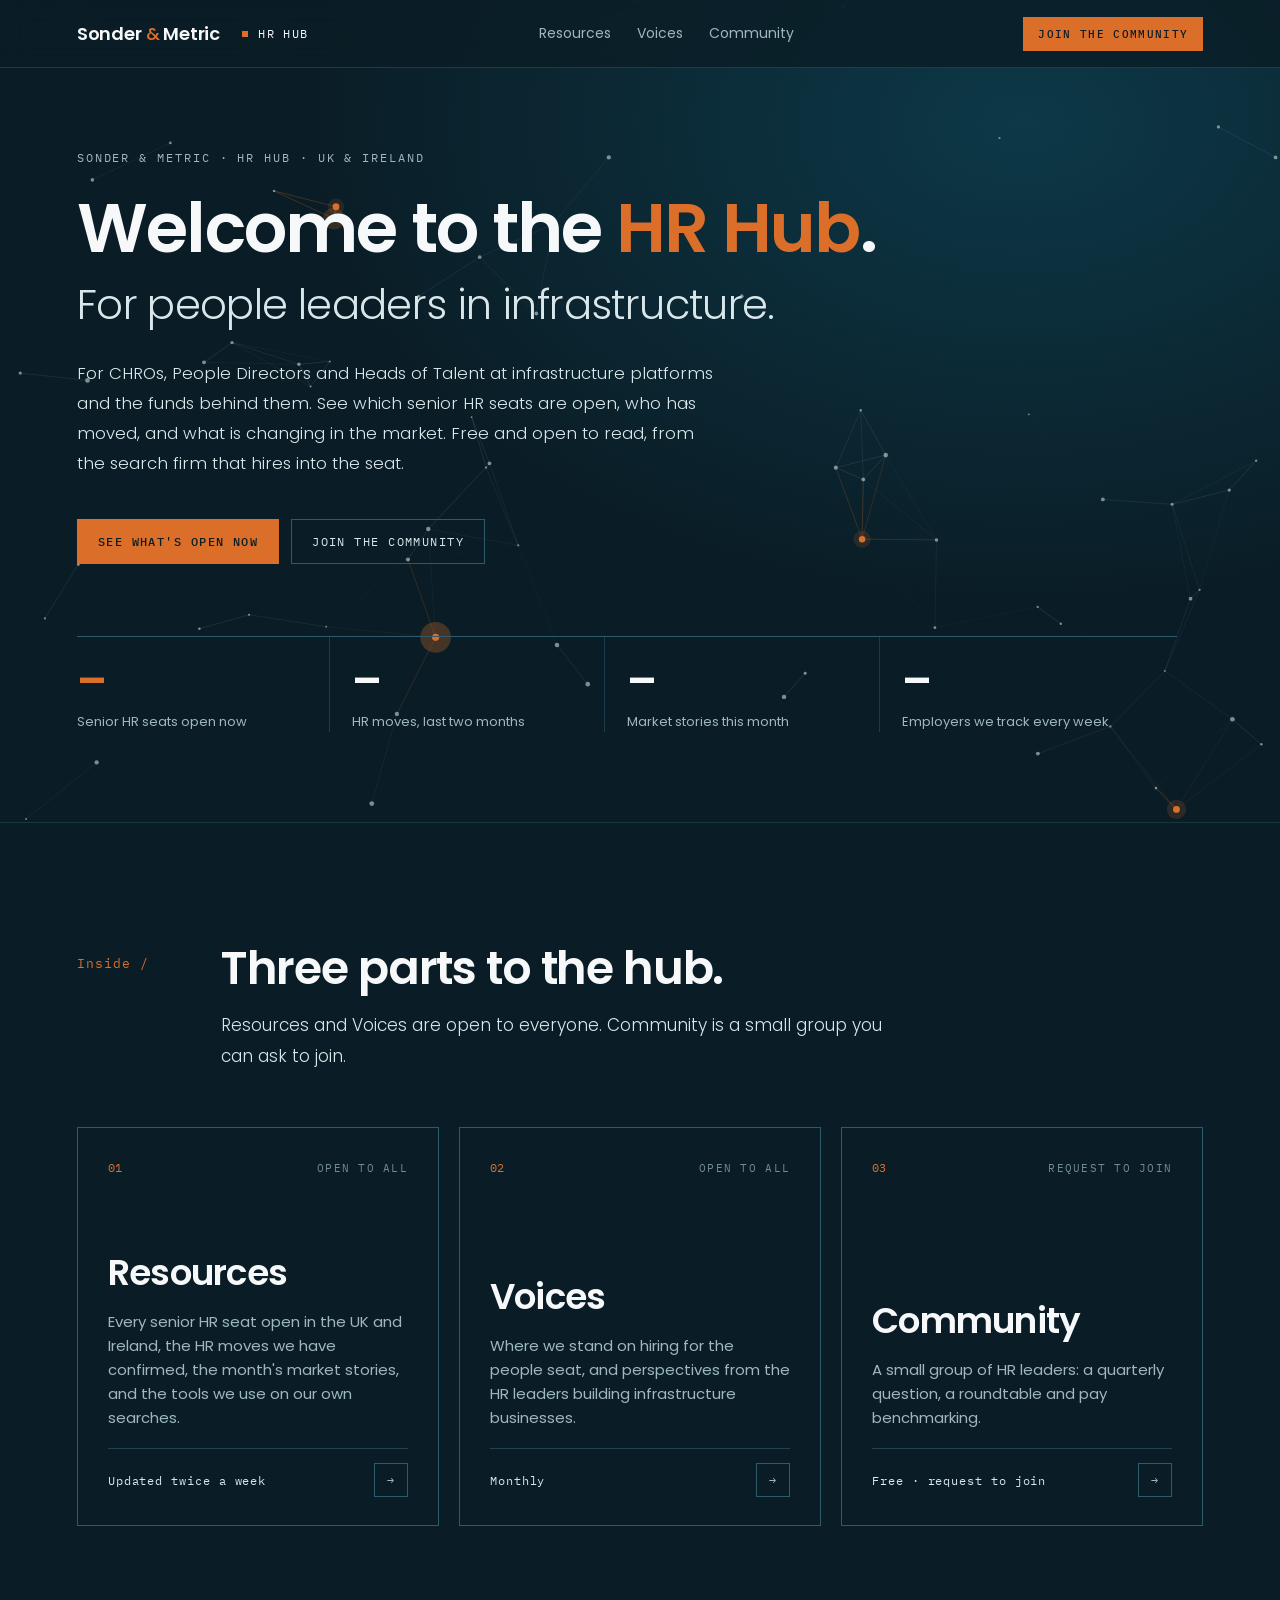
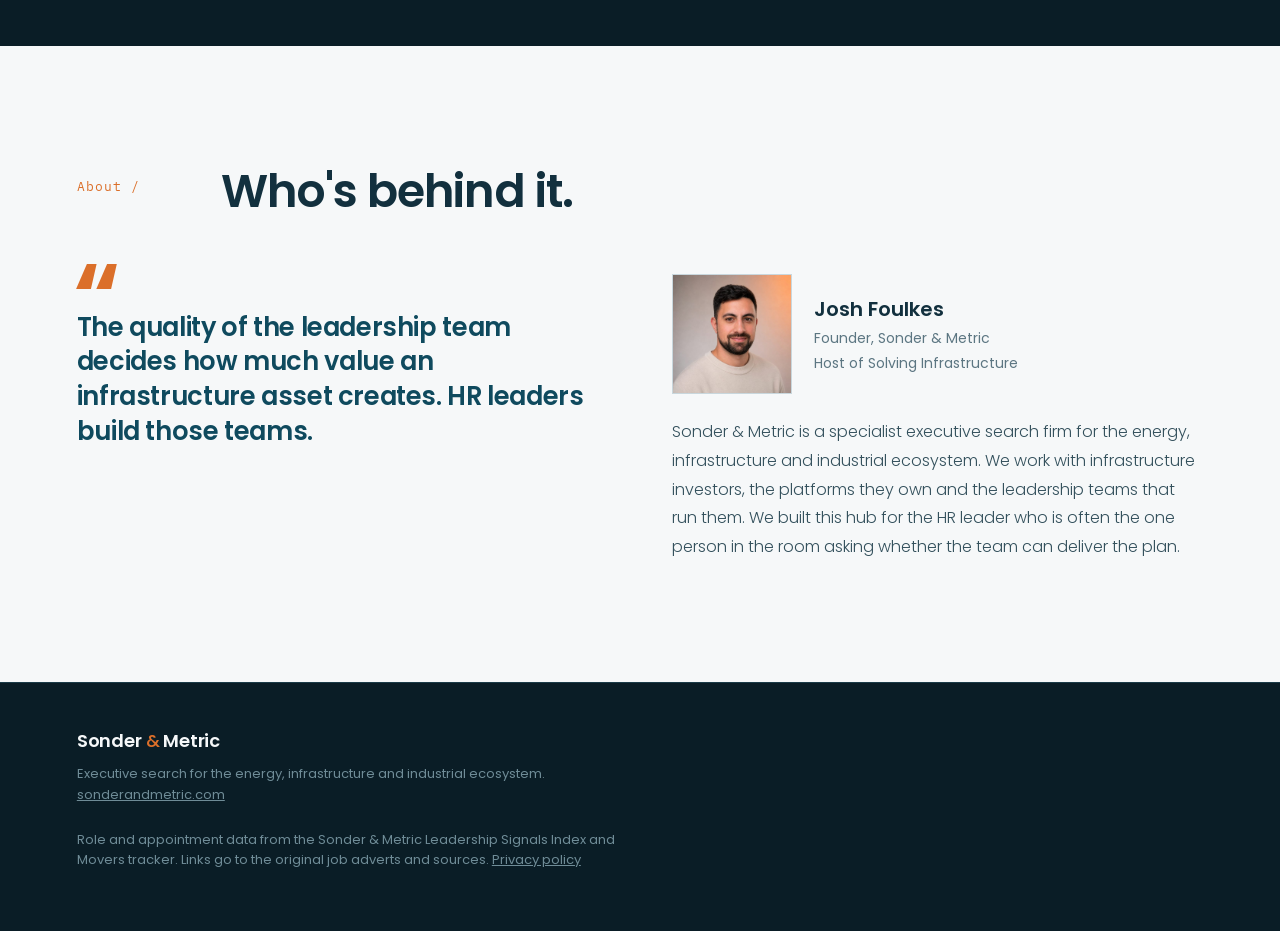
==== commit 730e544e: "Add files via upload" ====
--- a/index.html
+++ b/index.html
@@ -5,237 +5,21 @@
 <meta name="viewport" content="width=device-width, initial-scale=1">
 <meta name="robots" content="noindex, nofollow">
 <title>HR Hub | Sonder &amp; Metric</title>
-<meta name="description" content="Open market intelligence for HR leaders in infrastructure: open senior HR seats, HR moves and the stories changing the people agenda in the UK and Ireland.">
+<meta name="description" content="Open market intelligence for HR leaders in infrastructure: open senior HR seats, HR moves and market stories in the UK and Ireland, plus a small community of peers.">
 <meta name="theme-color" content="#0A1D26">
 <link rel="preconnect" href="https://fonts.googleapis.com">
 <link rel="preconnect" href="https://fonts.gstatic.com" crossorigin>
 <link href="https://fonts.googleapis.com/css2?family=Poppins:wght@300;400;500;600;700&family=IBM+Plex+Mono:wght@400;500&display=swap" rel="stylesheet">
 <link rel="icon" href="data:image/svg+xml,%3Csvg xmlns='http://www.w3.org/2000/svg' viewBox='0 0 64 64'%3E%3Crect width='64' height='64' fill='%230F4A5E'/%3E%3Ctext x='32' y='46' font-family='Poppins,Helvetica,Arial,sans-serif' font-size='42' font-weight='600' fill='%23FFFFFF' text-anchor='middle'%3E%26amp;%3C/text%3E%3C/svg%3E">
-<style>
-*,*::before,*::after{box-sizing:border-box}
-[hidden]{display:none!important}
-:root{
-  --ground:#0A1D26;--deep:#0C2F3C;--teal:#0F4A5E;--line:#2D5B6B;--mist:#9FB7C0;--ice:#D9E7EB;--paper:#F6F8F9;--ink:#12303E;--dim:#6F8C97;
-  --signal:#DB6F2A;--signal-2:#F29A5B;
-  --f:'Poppins',ui-sans-serif,system-ui,-apple-system,'Segoe UI',sans-serif;
-  --mono:'IBM Plex Mono',ui-monospace,Menlo,Consolas,monospace;
-  --out:cubic-bezier(.16,1,.3,1);
-  --gut:clamp(16px,6vw,96px);
-  color-scheme:dark;
-}
-html{scroll-padding-top:84px;scroll-behavior:smooth}
-body{margin:0;background:var(--ground);color:var(--paper);font-family:var(--f);-webkit-font-smoothing:antialiased;overflow-x:hidden}
-a{color:inherit}
-h1,h2,h3,h4{margin:0;font-weight:600;text-wrap:balance}
-p{margin:0}
-button{font:inherit}
-.sig{color:var(--signal)}
-.eyebrow{font-family:var(--mono);font-size:12px;letter-spacing:.16em;text-transform:uppercase;color:var(--mist)}
-
-/* nav */
-.nav{position:fixed;top:0;left:0;right:0;z-index:40;height:68px;display:flex;align-items:center;justify-content:space-between;gap:16px;padding:0 var(--gut);background:rgba(10,29,38,.8);backdrop-filter:blur(14px);-webkit-backdrop-filter:blur(14px);border-bottom:1px solid rgba(45,91,107,.5)}
-.nav-l{display:flex;align-items:center;gap:22px;min-width:0}
-.wm{font-weight:600;font-size:18px;letter-spacing:-.01em;text-decoration:none;white-space:nowrap}
-.wm b{color:var(--signal);font-weight:500}
-.tag{font-family:var(--mono);font-size:12px;letter-spacing:.12em;text-transform:uppercase;color:var(--paper);display:flex;gap:10px;align-items:center;white-space:nowrap}
-.tag i{width:6px;height:6px;background:var(--signal);display:block}
-.links{display:flex;gap:26px;font-size:14px}
-.links a{text-decoration:none;color:var(--mist);transition:color .2s}
-.links a:hover,.links a.on{color:#fff}
-.nbtn{display:inline-block;text-decoration:none;cursor:pointer;font-family:var(--mono);font-size:11px;letter-spacing:.12em;text-transform:uppercase;border:1px solid var(--signal);background:var(--signal);padding:9px 14px;color:var(--ground);font-weight:500;transition:background .25s;white-space:nowrap}
-.nbtn:hover{background:var(--signal-2)}
-@media(max-width:900px){.links{display:none}}
-@media(max-width:520px){.tag{display:none}}
-#progress{position:fixed;top:0;left:0;height:2px;background:var(--signal);width:0;z-index:41}
-
-/* motion */
-@keyframes up{from{opacity:0;transform:translateY(18px)}to{opacity:1;transform:none}}
-.hero [data-a]{animation:up .8s var(--out) both;animation-delay:calc(var(--d,0) * 1s)}
-[data-r]{opacity:0;transform:translateY(22px);transition:opacity .8s var(--out),transform .8s var(--out);transition-delay:calc(var(--d,0) * 1s)}
-[data-r].in{opacity:1;transform:none}
-
-/* hero */
-.hero{position:relative;min-height:86svh;display:flex;flex-direction:column;justify-content:center;padding:150px var(--gut) 90px;overflow:hidden;background:radial-gradient(1200px 800px at 80% 15%,rgba(15,74,94,.6),transparent 60%),var(--ground)}
-#net{position:absolute;inset:0;width:100%;height:100%}
-.hero-in{position:relative;z-index:2;max-width:1000px}
-.hero h1{font-size:clamp(38px,5.4vw,80px);line-height:1.08;letter-spacing:-.025em;margin-top:26px}
-.h1-sub{display:block;font-weight:300;color:var(--ice);font-size:.6em;letter-spacing:-.015em;margin-top:14px;line-height:1.2}
-.hero .lead{font-size:clamp(16px,1.3vw,19px);line-height:1.8;font-weight:300;color:var(--ice);max-width:640px;margin-top:30px}
-.cta{display:flex;gap:12px;flex-wrap:wrap;margin-top:40px}
-.stats{position:relative;z-index:2;display:grid;grid-template-columns:repeat(4,1fr);margin-top:72px;max-width:1100px;border-top:1px solid var(--line)}
-.stat{padding:22px 22px 0 0;border-right:1px solid rgba(45,91,107,.5);margin-right:22px}
-.stat:last-child{border-right:none}
-.stat .v{font-size:clamp(30px,3.4vw,52px);font-weight:600;letter-spacing:-.04em;line-height:1;font-variant-numeric:tabular-nums}
-.stat.hi .v{color:var(--signal)}
-.stat .l{font-size:13px;color:var(--mist);margin-top:10px;line-height:1.45}
-@media(max-width:760px){.stats{grid-template-columns:1fr 1fr}.stat{border-right:none;margin-right:0;padding-bottom:18px;border-bottom:1px solid rgba(45,91,107,.5)}}
-
-/* buttons */
-.btn{display:inline-flex;align-items:center;gap:10px;font-family:var(--mono);font-size:12px;letter-spacing:.12em;text-transform:uppercase;padding:14px 20px;border:1px solid var(--line);color:var(--ice);text-decoration:none;cursor:pointer;background:none;transition:all .3s}
-.btn:hover{border-color:var(--mist);color:#fff}
-.btn.o{background:var(--signal);border-color:var(--signal);color:var(--ground);font-weight:500}
-.btn.o:hover{background:var(--signal-2)}
-.btn[disabled]{opacity:.5;cursor:default}
-.btn:focus-visible,.nbtn:focus-visible,.tab:focus-visible,.chip:focus-visible{outline:2px solid var(--signal);outline-offset:2px}
-
-/* pillars strip */
-.pillars{display:grid;grid-template-columns:repeat(3,1fr);gap:1px;background:var(--line);border-top:1px solid var(--line);border-bottom:1px solid var(--line)}
-.pillar{background:var(--ground);padding:36px var(--gut) 36px 36px;text-decoration:none;display:flex;flex-direction:column;gap:10px;transition:background .3s}
-.pillar:first-child{padding-left:var(--gut)}
-.pillar:hover{background:rgba(15,74,94,.25)}
-.pillar .k{font-family:var(--mono);font-size:12px;color:var(--signal);display:flex;justify-content:space-between}
-.pillar h3{font-size:26px;letter-spacing:-.01em}
-.pillar p{font-size:14px;line-height:1.6;color:var(--mist);max-width:360px}
-.pillar .acc{font-family:var(--mono);font-size:10.5px;letter-spacing:.12em;text-transform:uppercase;color:var(--dim);margin-top:auto;padding-top:10px}
-@media(max-width:900px){.pillars{grid-template-columns:1fr}.pillar,.pillar:first-child{padding:28px var(--gut)}}
-
-/* sections */
-.sec{position:relative;padding:120px var(--gut);border-top:1px solid rgba(45,91,107,.4)}
-.sec.deep{background:linear-gradient(180deg,var(--deep),var(--ground))}
-.sec.light{background:var(--paper);color:var(--ink);border-top:none}
-.sh{display:grid;grid-template-columns:120px 1fr;gap:24px;margin-bottom:56px}
-.sh .n{font-family:var(--mono);font-size:13px;color:var(--signal);padding-top:12px;letter-spacing:.08em}
-.sh h2{font-size:clamp(28px,3.6vw,50px);line-height:1.12;letter-spacing:-.025em}
-.sh p{font-size:17px;line-height:1.8;font-weight:300;color:var(--ice);max-width:680px;margin-top:16px}
-.light .sh p{color:#33505C}
-@media(max-width:760px){.sh{grid-template-columns:1fr;gap:6px}.sh .n{padding-top:0}.sec{padding:80px var(--gut)}}
-.empty{border:1px dashed var(--line);padding:28px;color:var(--mist);font-size:15px;line-height:1.6}
-.light .empty{border-color:#C9D7DD;color:#5C7682}
-.sub-h{font-family:var(--mono);font-size:12px;letter-spacing:.14em;text-transform:uppercase;color:var(--mist);margin:72px 0 22px;display:flex;gap:14px;align-items:center}
-.sub-h::after{content:"";flex:1;height:1px;background:var(--line)}
-
-/* tabs */
-.tabs{display:flex;border-bottom:1px solid var(--line);margin-bottom:34px;overflow-x:auto}
-.tab{all:unset;cursor:pointer;padding:16px 22px;font-size:15px;color:var(--mist);position:relative;white-space:nowrap;display:flex;gap:10px;align-items:center;transition:color .25s}
-.tab b{font-family:var(--mono);font-weight:400;font-size:11px;border:1px solid var(--line);padding:2px 7px;color:var(--mist)}
-.tab::after{content:"";position:absolute;left:0;right:0;bottom:-1px;height:2px;background:var(--signal);transform:scaleX(0);transform-origin:left;transition:transform .45s var(--out)}
-.tab:hover,.tab.on{color:#fff}
-.tab.on::after{transform:none}
-.tab.on b{border-color:var(--signal);color:var(--signal-2)}
-.panel{animation:up .5s var(--out) both}
-.note{font-family:var(--mono);font-size:11.5px;letter-spacing:.08em;color:var(--dim);margin-bottom:14px}
-
-/* seats */
-.chips{display:flex;gap:8px;flex-wrap:wrap;margin-bottom:18px}
-.chip{all:unset;cursor:pointer;font-family:var(--mono);font-size:11px;letter-spacing:.1em;text-transform:uppercase;border:1px solid var(--line);padding:8px 13px;color:var(--mist);transition:all .25s}
-.chip:hover{color:#fff;border-color:var(--mist)}
-.chip.on{background:var(--signal);border-color:var(--signal);color:var(--ground)}
-.rows{border-top:1px solid var(--line)}
-.rowi{display:grid;grid-template-columns:minmax(0,1.6fr) minmax(0,1fr) 180px 28px;gap:22px;align-items:center;padding:20px 0;border-bottom:1px solid rgba(45,91,107,.6);text-decoration:none;position:relative;transition:padding .4s var(--out),background .3s}
-.rowi::before{content:"";position:absolute;left:0;top:0;bottom:0;width:2px;background:var(--signal);transform:scaleY(0);transition:transform .35s var(--out)}
-.rowi:hover{padding-left:14px;background:rgba(15,74,94,.22)}
-.rowi:hover::before{transform:none}
-.rowi .t{font-size:18px;font-weight:600;line-height:1.3}
-.rowi .e{font-size:14px;color:var(--mist);margin-top:4px}
-.rowi .meta{font-size:13px;color:var(--ice);line-height:1.5}
-.rowi .meta small{display:block;color:var(--mist);font-size:12px}
-.age{font-family:var(--mono);font-size:11px;color:var(--mist);letter-spacing:.06em}
-.rowi .go{font-size:18px;color:var(--mist);transition:transform .3s var(--out),color .3s}
-.rowi:hover .go{transform:translate(4px,-4px);color:var(--signal)}
-@media(max-width:760px){.rowi{grid-template-columns:1fr 24px}.rowi .meta,.rowi .age{grid-column:1}.rowi .go{grid-row:1;grid-column:2}}
-
-/* moves */
-.mv-line{position:relative;padding-left:40px;border-left:1px solid var(--line);margin-left:8px;max-width:860px}
-.mv{position:relative;padding:0 0 34px}
-.mv::before{content:"";position:absolute;left:-46px;top:7px;width:11px;height:11px;border-radius:50%;background:var(--ground);border:1.5px solid var(--mist)}
-.mv:first-child::before{border-color:var(--signal);background:var(--signal)}
-.mv .d{font-family:var(--mono);font-size:11px;letter-spacing:.12em;text-transform:uppercase;color:var(--mist)}
-.mv h3{font-size:20px;margin:8px 0 6px}
-.mv p{font-size:15px;color:var(--ice);line-height:1.6}
-
-/* news */
-.stories{display:grid;grid-template-columns:repeat(auto-fill,minmax(300px,1fr));gap:20px}
-.story{background:var(--paper);color:var(--ink);padding:28px;display:flex;flex-direction:column;gap:12px;text-decoration:none;transition:transform .45s var(--out),box-shadow .45s}
-.story:hover{transform:translateY(-5px);box-shadow:0 30px 60px rgba(0,0,0,.35)}
-.story .k{display:flex;justify-content:space-between;gap:10px;font-family:var(--mono);font-size:11px;letter-spacing:.12em;text-transform:uppercase;color:#5C7682}
-.story h3{font-size:19px;line-height:1.3;color:var(--teal)}
-.story p{font-size:14px;line-height:1.65;color:#33505C}
-
-/* tools */
-.cards{display:grid;grid-template-columns:repeat(3,1fr);gap:18px}
-@media(max-width:1000px){.cards{grid-template-columns:1fr}}
-.card{border:1px solid var(--line);padding:28px;display:flex;flex-direction:column;gap:12px}
-.card .k{font-family:var(--mono);font-size:11px;letter-spacing:.12em;text-transform:uppercase;color:var(--dim);display:flex;justify-content:space-between}
-.card h3{font-size:22px;line-height:1.2}
-.card p{font-size:14px;line-height:1.6;color:var(--mist)}
-.card .btn{margin-top:auto;align-self:flex-start;padding:11px 16px;font-size:11px}
-
-/* voices */
-.voices{display:grid;grid-template-columns:minmax(0,1.5fr) minmax(0,1fr);gap:64px;align-items:start}
-@media(max-width:1000px){.voices{grid-template-columns:1fr;gap:44px}}
-.post{border-top:1px solid var(--line);padding:30px 0}
-.post:last-child{border-bottom:1px solid var(--line)}
-.post .k{font-family:var(--mono);font-size:11px;letter-spacing:.12em;text-transform:uppercase;color:var(--signal-2)}
-.post h3{font-size:clamp(22px,2.2vw,30px);line-height:1.2;letter-spacing:-.015em;margin:10px 0}
-.post .sf{font-size:16px;line-height:1.7;color:var(--ice);font-weight:300}
-.post .by{font-size:13px;color:var(--mist);margin-top:12px}
-.post details{margin-top:14px}
-.post summary{cursor:pointer;font-family:var(--mono);font-size:11px;letter-spacing:.12em;text-transform:uppercase;color:var(--mist);list-style:none}
-.post summary::-webkit-details-marker{display:none}
-.post summary::after{content:" +"}
-.post details[open] summary::after{content:" −"}
-.post .body{margin-top:16px;font-size:16px;line-height:1.8;color:var(--ice);font-weight:300;max-width:720px}
-.post .body p{margin-bottom:16px}
-.soon{border:1px dashed var(--line);padding:34px;display:grid;gap:14px}
-.soon h3{font-size:26px;line-height:1.25}
-.soon p{font-size:16px;line-height:1.7;color:var(--ice);font-weight:300}
-.founder{display:grid;grid-template-columns:120px 1fr;gap:22px;align-items:center;margin-bottom:24px}
-.founder img{width:120px;height:120px;object-fit:cover;display:block;border:1px solid var(--line)}
-.founder b{display:block;font-size:20px;font-weight:600}
-.founder span{display:block;font-size:14px;color:var(--mist);margin-top:4px}
-.aside blockquote{margin:0 0 22px;font-size:clamp(20px,2vw,28px);line-height:1.35;font-weight:600;letter-spacing:-.015em;position:relative;padding-top:36px}
-.aside blockquote::before{content:"\201C";position:absolute;left:-4px;top:-26px;font-size:100px;color:var(--signal);line-height:1}
-.aside p{font-size:15px;line-height:1.75;font-weight:300;color:var(--ice);margin-bottom:16px}
-
-/* community */
-.comm{display:grid;grid-template-columns:minmax(0,1fr) minmax(0,1fr);gap:72px;align-items:start}
-@media(max-width:1000px){.comm{grid-template-columns:1fr;gap:48px}}
-.offer{display:grid;gap:0;border-top:1px solid #C9D7DD}
-.offer > div{display:grid;grid-template-columns:44px 1fr;gap:16px;padding:22px 0;border-bottom:1px solid #C9D7DD}
-.offer .i{font-family:var(--mono);font-size:12px;color:var(--signal);padding-top:4px}
-.offer h3{font-size:19px;color:var(--teal);margin-bottom:6px}
-.offer p{font-size:15px;line-height:1.65;color:#33505C}
-.q{background:#fff;border-left:3px solid var(--signal);padding:22px 24px;margin-top:28px}
-.q small{display:block;font-family:var(--mono);font-size:10.5px;letter-spacing:.14em;text-transform:uppercase;color:#B4561B;margin-bottom:8px}
-.q h4{font-size:20px;color:var(--ink);line-height:1.35}
-.q p{font-size:14px;color:#33505C;margin-top:8px;line-height:1.6}
-.formbox{background:var(--ground);color:var(--paper);padding:36px 34px;position:relative;box-shadow:0 40px 100px rgba(10,29,38,.25)}
-.formbox::before{content:"";position:absolute;left:0;top:0;width:56px;height:3px;background:var(--signal)}
-.formbox h3{font-size:26px;margin:10px 0 8px}
-.formbox .sub{font-size:14px;color:var(--mist);line-height:1.6}
-.form{display:grid;gap:12px;margin-top:22px}
-.form label{display:grid;gap:6px;font-family:var(--mono);font-size:10.5px;letter-spacing:.12em;text-transform:uppercase;color:var(--mist)}
-.form input[type=text],.form input[type=email]{font:inherit;font-size:16px;padding:14px 15px;border:1px solid var(--line);background:rgba(255,255,255,.04);color:#fff;border-radius:0;outline:none;transition:border-color .2s;text-transform:none;letter-spacing:0}
-.form input:focus{border-color:var(--mist)}
-.form .consent{display:grid;grid-template-columns:20px 1fr;gap:12px;align-items:start;font-family:var(--f);font-size:13px;letter-spacing:0;text-transform:none;color:var(--mist);line-height:1.55;margin-top:6px}
-.form .consent input{width:18px;height:18px;accent-color:var(--signal);margin-top:2px}
-.form .consent a{color:var(--ice)}
-.form .hp{position:absolute;left:-9999px;width:1px;height:1px;overflow:hidden}
-.form .btn{justify-content:center;margin-top:6px}
-.msg{margin-top:16px;border-left:3px solid var(--signal);padding-left:14px;font-size:15px;line-height:1.6}
-.msg.err{border-color:#E06A5A;color:#F3B3AA}
-
-/* dialog */
-dialog{border:1px solid var(--line);background:var(--ground);color:var(--paper);padding:34px;max-width:460px;width:calc(100% - 32px)}
-dialog::backdrop{background:rgba(5,14,19,.7);backdrop-filter:blur(4px)}
-dialog h3{font-size:22px;margin:8px 0}
-dialog .x{all:unset;cursor:pointer;position:absolute;right:16px;top:12px;color:var(--mist);font-size:22px;padding:4px 8px}
-
-footer{padding:44px var(--gut) 60px;display:flex;justify-content:space-between;gap:24px;flex-wrap:wrap;border-top:1px solid rgba(45,91,107,.5);font-size:13px;color:var(--dim)}
-footer .wm{font-size:18px;color:var(--paper)}
-footer p{max-width:560px;line-height:1.6}
-
-@media (prefers-reduced-motion:reduce){*,*::before,*::after{animation-duration:.01ms!important;transition-duration:.01ms!important;transition-delay:0s!important}[data-r]{opacity:1;transform:none}html{scroll-behavior:auto}}
-</style>
+<link rel="stylesheet" href="./assets/hub.css">
 </head>
-<body>
+<body data-page="home" data-root="./">
 <div id="progress"></div>
 <header class="nav">
-  <div class="nav-l"><a class="wm" href="https://sonderandmetric.com">Sonder <b>&amp;</b> Metric</a><span class="tag"><i></i>HR Hub</span></div>
-  <nav class="links" aria-label="Sections"><a href="#resources">Resources</a><a href="#voices">Voices</a><a href="#community">Community</a></nav>
-  <a class="nbtn" href="#join">Join the community</a>
+  <div class="nav-l"><a class="wm" href="./">Sonder <b>&amp;</b> Metric</a><a class="tag" href="./" style="text-decoration:none"><i></i>HR Hub</a></div>
+  <nav class="links" aria-label="Sections"><a data-p="resources" href="./resources/">Resources</a><a data-p="voices" href="./voices/">Voices</a><a data-p="community" href="./community/">Community</a></nav>
+  <a class="nbtn" href="./community/#join">Join the community</a>
 </header>
-
 <main>
 <section class="hero">
   <canvas id="net" aria-hidden="true"></canvas>
@@ -243,7 +27,7 @@
     <div class="eyebrow" data-a style="--d:.05">Sonder &amp; Metric · HR Hub · UK &amp; Ireland</div>
     <h1 data-a style="--d:.15">Welcome to the <span class="sig">HR Hub</span>.<span class="h1-sub">For people leaders in infrastructure.</span></h1>
     <p class="lead" data-a style="--d:.3">For CHROs, People Directors and Heads of Talent at infrastructure platforms and the funds behind them. See which senior HR seats are open, who has moved, and what is changing in the market. Free and open to read, from the search firm that hires into the seat.</p>
-    <div class="cta" data-a style="--d:.42"><a class="btn o" href="#resources">See what's open now</a><a class="btn" href="#join">Join the community</a></div>
+    <div class="cta" data-a style="--d:.42"><a class="btn o" href="resources/">See what's open now</a><a class="btn" href="community/">Join the community</a></div>
   </div>
   <div class="stats" data-a style="--d:.55">
     <div class="stat hi"><div class="v" id="s-seats">–</div><div class="l">Senior HR seats open now</div></div>
@@ -253,249 +37,30 @@
   </div>
 </section>
 
-<div class="pillars">
-  <a class="pillar" href="#resources"><span class="k"><span>01</span><span>→</span></span><h3>Resources</h3><p>Open senior HR seats, HR moves and the month's stories. Plus the tools we use on our own searches.</p><span class="acc">Open to all</span></a>
-  <a class="pillar" href="#voices"><span class="k"><span>02</span><span>→</span></span><h3>Voices</h3><p>Where we stand on hiring for the people seat, and perspectives from HR leaders building infrastructure businesses.</p><span class="acc">Open to all</span></a>
-  <a class="pillar" href="#community"><span class="k"><span>03</span><span>→</span></span><h3>Community</h3><p>A small group of HR leaders: a quarterly question, a roundtable and pay benchmarking.</p><span class="acc">Request to join</span></a>
-</div>
-
-<section class="sec" id="resources">
-  <div class="sh"><div class="n" data-r>01 /</div><div><h2 data-r style="--d:.06">Resources.</h2><p data-r style="--d:.12">Every senior HR seat open in the UK and Ireland at the infrastructure employers we track, the HR moves we have confirmed, and the month's stories from the market HR leaders work in. Updated twice a week.</p></div></div>
-  <div class="tabs" role="tablist">
-    <button class="tab on" role="tab" data-tab="seats" aria-selected="true">Open seats <b id="t-seats">·</b></button>
-    <button class="tab" role="tab" data-tab="moves" aria-selected="false">Moves <b id="t-moves">·</b></button>
-    <button class="tab" role="tab" data-tab="news" aria-selected="false">News <b id="t-news">·</b></button>
-  </div>
-  <div id="panel" class="panel"><div class="empty">Loading the latest data…</div></div>
-
-  <div class="sub-h">Tools</div>
-  <div class="cards" id="tools"></div>
-</section>
-
-<section class="sec deep" id="voices">
-  <div class="sh"><div class="n" data-r>02 /</div><div><h2 data-r style="--d:.06">Voices.</h2><p data-r style="--d:.12">Short, plain views on hiring for the people seat in infrastructure, and conversations with the HR leaders who do the job.</p></div></div>
-  <div class="voices">
-    <div id="posts"></div>
-    <aside class="aside" data-r style="--d:.1">
-      <div class="founder"><img src="assets/josh.jpg" alt="Josh Foulkes" width="120" height="120" loading="lazy"><div><b>Josh Foulkes</b><span>Founder, Sonder &amp; Metric</span><span>Host of Solving Infrastructure</span></div></div>
-      <blockquote>The quality of the leadership team decides how much value an infrastructure asset creates. HR leaders build those teams.</blockquote>
-      <p>Sonder &amp; Metric is a specialist executive search firm for the energy, infrastructure and industrial ecosystem. We work with infrastructure investors, the platforms they own and the leadership teams that run them.</p>
-      <p>We built this hub for the HR leader who is often the one person in the room asking whether the team can deliver the plan.</p>
-      <a class="btn" href="https://sonderandmetric.com" target="_blank" rel="noopener">sonderandmetric.com ↗</a>
-    </aside>
+<section class="sec" id="inside">
+  <div class="sh"><div class="n" data-r>Inside /</div><div><h2 data-r style="--d:.06">Three parts to the hub.</h2><p data-r style="--d:.12">Resources and Voices are open to everyone. Community is a small group you can ask to join.</p></div></div>
+  <div class="pillar-cards">
+    <a class="pc" href="resources/" data-r><div class="top"><span>01</span><span class="acc">Open to all</span></div><h3>Resources</h3><p>Every senior HR seat open in the UK and Ireland, the HR moves we have confirmed, the month's market stories, and the tools we use on our own searches.</p><div class="stat-line"><span id="pc-res">Updated twice a week</span><span class="arrow">→</span></div></a>
+    <a class="pc" href="voices/" data-r style="--d:.08"><div class="top"><span>02</span><span class="acc">Open to all</span></div><h3>Voices</h3><p>Where we stand on hiring for the people seat, and perspectives from the HR leaders building infrastructure businesses.</p><div class="stat-line"><span id="pc-voi">Monthly</span><span class="arrow">→</span></div></a>
+    <a class="pc" href="community/" data-r style="--d:.16"><div class="top"><span>03</span><span class="acc">Request to join</span></div><h3>Community</h3><p>A small group of HR leaders: a quarterly question, a roundtable and pay benchmarking.</p><div class="stat-line"><span id="pc-com">Free · request to join</span><span class="arrow">→</span></div></a>
   </div>
 </section>
 
-<section class="sec light" id="community">
-  <div class="sh"><div class="n" data-r>03 /</div><div><h2 data-r style="--d:.06">Community.</h2><p data-r style="--d:.12">A small group of HR and people leaders at infrastructure platforms and funds. It is free. Josh reads every request and keeps the group to people doing the job.</p></div></div>
-  <div class="comm">
-    <div data-r>
-      <div class="offer">
-        <div><span class="i">01</span><div><h3>A quarterly question</h3><p>One question each quarter on a live people issue. Answers stay anonymous, and the results are shared openly on this page.</p></div></div>
-        <div><span class="i">02</span><div><h3>A roundtable</h3><p>A small, off-the-record conversation for people leaders, hosted by Josh. The first one runs once the group is big enough to make it worth your evening.</p></div></div>
-        <div><span class="i">03</span><div><h3>Pay benchmarking</h3><p>Share your data anonymously and see how senior HR pay compares across infrastructure platforms and funds.</p></div></div>
-      </div>
-      <div id="question"></div>
-    </div>
-    <div class="formbox" id="join" data-r style="--d:.1">
-      <span class="eyebrow">Free · by request</span>
-      <h3>Request to join</h3>
-      <p class="sub">For HR and people leaders at infrastructure platforms and funds. Please use your work email.</p>
-      <form class="form" id="joinf" novalidate>
-        <label>Full name<input type="text" name="name" required maxlength="120" autocomplete="name"></label>
-        <label>Job title<input type="text" name="title" required maxlength="160" autocomplete="organization-title"></label>
-        <label>Company<input type="text" name="company" required maxlength="160" autocomplete="organization"></label>
-        <label>Work email<input type="email" name="email" required maxlength="200" autocomplete="email"></label>
-        <div class="hp" aria-hidden="true"><label>Website<input type="text" name="website" tabindex="-1" autocomplete="off"></label></div>
-        <label class="consent"><input type="checkbox" name="consent" required><span>I'm happy for Sonder &amp; Metric to contact me about the HR Hub. See our <a href="https://sonderandmetric.com/privacy-policy/" target="_blank" rel="noopener">privacy policy</a>.</span></label>
-        <button class="btn o" type="submit">Request to join</button>
-      </form>
-      <div id="jmsg"></div>
+<section class="sec light">
+  <div class="sh"><div class="n" data-r>About /</div><div><h2 data-r style="--d:.06">Who's behind it.</h2></div></div>
+  <div class="voices" style="grid-template-columns:minmax(0,1fr) minmax(0,1fr)">
+    <div data-r><div class="aside"><blockquote style="color:var(--teal)">The quality of the leadership team decides how much value an infrastructure asset creates. HR leaders build those teams.</blockquote></div></div>
+    <div data-r style="--d:.1">
+      <div class="founder"><img src="assets/josh.jpg" alt="Josh Foulkes" width="120" height="120" loading="lazy" style="border-color:#C9D7DD"><div><b style="color:var(--ink)">Josh Foulkes</b><span style="color:#5C7682">Founder, Sonder &amp; Metric</span><span style="color:#5C7682">Host of Solving Infrastructure</span></div></div>
+      <p style="font-size:16px;line-height:1.8;font-weight:300;color:#33505C">Sonder &amp; Metric is a specialist executive search firm for the energy, infrastructure and industrial ecosystem. We work with infrastructure investors, the platforms they own and the leadership teams that run them. We built this hub for the HR leader who is often the one person in the room asking whether the team can deliver the plan.</p>
     </div>
   </div>
 </section>
 </main>
-
 <footer>
-  <div><div class="wm">Sonder <b class="sig">&amp;</b> Metric</div><p style="margin-top:10px">Executive search for the energy, infrastructure and industrial ecosystem.</p></div>
+  <div><div class="wm">Sonder <b class="sig">&amp;</b> Metric</div><p style="margin-top:10px">Executive search for the energy, infrastructure and industrial ecosystem. <a href="https://sonderandmetric.com" target="_blank" rel="noopener">sonderandmetric.com</a></p></div>
   <p>Role and appointment data from the Sonder &amp; Metric Leadership Signals Index and Movers tracker. Links go to the original job adverts and sources. <a href="https://sonderandmetric.com/privacy-policy/">Privacy policy</a></p>
 </footer>
-
-<dialog id="tooldlg">
-  <button class="x" aria-label="Close" data-close>×</button>
-  <span class="eyebrow" id="tool-k">Tool</span>
-  <h3 id="tool-t">Get it when it's ready</h3>
-  <p class="sub" style="font-size:14px;color:var(--mist);line-height:1.6">We'll email it to you once it's ready. Work email, please.</p>
-  <form class="form" id="toolf" novalidate>
-    <label>Work email<input type="email" name="email" required maxlength="200" autocomplete="email"></label>
-    <div class="hp" aria-hidden="true"><label>Website<input type="text" name="website" tabindex="-1" autocomplete="off"></label></div>
-    <label class="consent"><input type="checkbox" name="consent" required><span>I'm happy for Sonder &amp; Metric to email me about the HR Hub. See our <a href="https://sonderandmetric.com/privacy-policy/" target="_blank" rel="noopener">privacy policy</a>.</span></label>
-    <button class="btn o" type="submit">Email it to me</button>
-  </form>
-  <div id="tmsg"></div>
-</dialog>
-
-<script>
-const API = "https://hmjebqoeqffqljfyasys.supabase.co/rest/v1/rpc/";
-const KEY = "eyJhbGciOiJIUzI1NiIsInR5cCI6IkpXVCJ9.eyJpc3MiOiJzdXBhYmFzZSIsInJlZiI6ImhtamVicW9lcWZmcWxqZnlhc3lzIiwicm9sZSI6ImFub24iLCJpYXQiOjE3OTIyNjc2MzEsImV4cCI6MjEwNzg0MzYzMX0.OZMx5dlkf4yp0akhU92t_K5BDN2N9hDhZeh-PzF7B2g"; // public key; data protected by row-level security
-const HUB = "hr";
-const LEVEL = {c_suite:"C-suite", director:"Director", head_of:"Head of"};
-const MOVE = {external_hire:"Appointment", internal_promotion:"Promotion", departure:"Departure", board:"Board", interim:"Interim"};
-const TOOLS = [
-  {id:"scorecard", t:"Senior hiring scorecard", d:"The scorecard we use on CHRO, People Director and Head of Talent searches, with weightings by business stage."},
-  {id:"interview-bank", t:"Interview bank", d:"Questions for each capability on the scorecard, and what strong and weak answers sound like."},
-  {id:"first-90", t:"First 90 days guide", d:"What a new HR leader should agree with the CEO and the fund before day one, and the first 90 days after it."}
-];
-const esc = s => String(s ?? "").replace(/[&<>"']/g, c => ({"&":"&amp;","<":"&lt;",">":"&gt;",'"':"&quot;","'":"&#39;"}[c]));
-const safe = u => { try { const x = new URL(u); return /^https?:$/.test(x.protocol) ? x.href : null; } catch { return null; } };
-const fmtD = (d, o={day:"numeric",month:"short"}) => d ? new Date(String(d).length===10 ? d+"T12:00:00" : d).toLocaleDateString("en-GB", o) : "";
-const para = s => esc(s).split(/\n{2,}/).map(p => "<p>" + p.replace(/\*\*(.+?)\*\*/g,"<strong>$1</strong>").replace(/\n/g,"<br>") + "</p>").join("");
-const $ = s => document.querySelector(s);
-const reduce = matchMedia("(prefers-reduced-motion: reduce)").matches;
-const rpc = (fn, body) => fetch(API + fn, {method:"POST", headers:{"apikey":KEY, "Authorization":"Bearer "+KEY, "Content-Type":"application/json"}, body:JSON.stringify(body)}).then(r => r.ok ? r.json() : Promise.reject(r.status));
-
-let D = null, tab = "seats";
-
-/* ---------- resources ---------- */
-function setCounts(){
-  const s = D.stats || {};
-  let mv = s.moves||0;
-  if (!mv){ mv = new Set((D.seats||[]).map(r => r.employer)).size; $("#s-moves-l").textContent = "Employers hiring senior HR"; }
-  [["s-seats",s.open_seats],["s-moves",mv],["s-stories",s.stories],["s-emp",s.employers_tracked]].forEach(([id,v]) => countUp($("#"+id), v||0));
-  $("#t-seats").textContent = (D.seats||[]).length; $("#t-moves").textContent = (D.movers||[]).length; $("#t-news").textContent = (D.news||[]).length;
-}
-function seatsHTML(list){
-  return list.map(r => { const u = safe(r.url); return `<a class="rowi" ${u?`href="${esc(u)}" target="_blank" rel="noopener"`:""}>
-    <div><div class="t">${esc(r.role_title)}</div><div class="e">${esc(r.employer)}</div></div>
-    <div class="meta">${esc(r.sector||"")}<small>${esc(r.location||"")}</small></div>
-    <div class="age">${esc(LEVEL[r.level]||"")}${r.first_seen?` · seen ${esc(fmtD(r.first_seen))}`:""}</div>
-    <div class="go" aria-hidden="true">${u?"↗":""}</div></a>`; }).join("");
-}
-function renderPanel(){
-  const p = $("#panel");
-  document.querySelectorAll(".tab").forEach(b => { const on = b.dataset.tab===tab; b.classList.toggle("on", on); b.setAttribute("aria-selected", on); });
-  if (!D){ p.innerHTML = `<div class="empty">The latest data could not load just now. Please refresh in a minute.</div>`; return; }
-  p.classList.remove("panel"); void p.offsetWidth; p.classList.add("panel");
-  if (tab==="seats"){
-    const seats = D.seats||[];
-    if (!seats.length){ p.innerHTML = `<div class="empty">No senior HR seats open at the employers we track this week. We read every employer on Tuesdays and Fridays.</div>`; return; }
-    const lv = ["c_suite","director","head_of"].filter(l => seats.some(r => r.level===l));
-    p.innerHTML = `<p class="note">Head of, Director and C-suite HR roles in the UK and Ireland. Each links to the original advert.</p>
-      <div class="chips"><button class="chip on" data-f="all">All · ${seats.length}</button>${lv.map(l=>`<button class="chip" data-f="${l}">${LEVEL[l]}</button>`).join("")}</div>
-      <div class="rows" id="rows">${seatsHTML(seats)}</div>`;
-    p.querySelectorAll(".chip").forEach(b => b.onclick = () => {
-      p.querySelectorAll(".chip").forEach(x => x.classList.toggle("on", x===b));
-      const f = b.dataset.f; $("#rows").innerHTML = seatsHTML(seats.filter(r => f==="all" || r.level===f));
-    });
-    return;
-  }
-  if (tab==="moves"){
-    const mv = D.movers||[];
-    if (!mv.length){ p.innerHTML = `<div class="empty">HR moves appear here once we have confirmed them. The tracker reads trade press and the newsrooms of the employers we follow every weekday.</div>`; return; }
-    p.innerHTML = `<div class="mv-line">${mv.map(a => { const u = safe(a.source_url); return `<div class="mv">
-      <div class="d">${esc(fmtD(a.announced_date,{day:"numeric",month:"short",year:"numeric"}))}${MOVE[a.move_type]?" · "+MOVE[a.move_type]:""}</div>
-      <h3>${esc(a.person_name)} → ${esc(a.role_title)}, ${esc(a.to_company)}</h3>
-      ${a.from_company?`<p>Previously ${esc(a.from_role?a.from_role+", ":"")}${esc(a.from_company)}.</p>`:""}
-      ${u?`<p style="margin-top:6px;font-size:13px"><a href="${esc(u)}" target="_blank" rel="noopener" style="color:var(--mist)">${esc(a.source_name||"Source")} ↗</a></p>`:""}</div>`; }).join("")}</div>`;
-    return;
-  }
-  const n = D.news||[];
-  if (!n.length){ p.innerHTML = `<div class="empty">No stories for the HR agenda in the past month yet.</div>`; return; }
-  p.innerHTML = `<div class="stories">${n.map(s => { const u = safe(s.url); return `<a class="story" ${u?`href="${esc(u)}" target="_blank" rel="noopener"`:""}>
-    <div class="k"><span>${esc(s.source||"")}</span><span>${esc(fmtD(s.published_date))}</span></div><h3>${esc(s.headline)}</h3>${s.summary?`<p>${esc(s.summary)}</p>`:""}</a>`; }).join("")}</div>`;
-}
-document.querySelectorAll(".tab").forEach(b => b.onclick = () => { tab = b.dataset.tab; renderPanel(); });
-
-$("#tools").innerHTML = TOOLS.map(t => `<div class="card" data-r><span class="k"><span>Tool</span><span>In production</span></span><h3>${esc(t.t)}</h3><p>${esc(t.d)}</p><button class="btn" data-tool="${t.id}">Email it to me when ready</button></div>`).join("");
-
-/* ---------- voices ---------- */
-function renderVoices(){
-  const v = (D && D.voices) || [];
-  $("#posts").innerHTML = v.length ? v.map(p => { const u = safe(p.link_url); return `<article class="post" data-r>
-      <div class="k">${p.kind==="guest"?"Guest voice":"Where we stand"} · ${esc(fmtD(p.published_at,{day:"numeric",month:"long",year:"numeric"}))}</div>
-      <h3>${esc(p.title)}</h3>${p.standfirst?`<p class="sf">${esc(p.standfirst)}</p>`:""}
-      <p class="by">${esc(p.author_name||"Josh Foulkes")}${p.author_role?", "+esc(p.author_role):""}</p>
-      ${p.body?`<details><summary>Read the piece</summary><div class="body">${para(p.body)}</div></details>`:""}
-      ${u?`<p style="margin-top:12px"><a class="btn" style="padding:10px 14px;font-size:11px" href="${esc(u)}" target="_blank" rel="noopener">Listen or read more ↗</a></p>`:""}</article>`; }).join("")
-    : `<div class="soon" data-r><span class="eyebrow">Coming in November</span><h3>The first pieces are being written.</h3><p>A short view each month on hiring for the people seat in infrastructure, and conversations with HR leaders from the Solving Infrastructure podcast.</p><p><a class="btn" href="#join">Join the community to hear first</a></p></div>`;
-  observe();
-}
-
-/* ---------- community ---------- */
-function renderQuestion(){
-  const q = D && D.question;
-  $("#question").innerHTML = q ? `<div class="q"><small>This quarter's question</small><h4>${esc(q.title)}</h4>${q.standfirst?`<p>${esc(q.standfirst)}</p>`:""}${q.body?`<div style="margin-top:10px;font-size:14px;color:#33505C;line-height:1.65">${para(q.body)}</div>`:""}</div>` : "";
-}
-function reason(r){
-  return {work_email_required:"Please use your work email.", bad_email:"Please check your email address.", consent_required:"Please tick the box so we can contact you.", busy:"We're getting a lot of requests. Please try again in a few minutes.", too_long:"One of the fields is too long."}[r] || "That didn't work. Please try again, or email info@sonderandmetric.com.";
-}
-async function submit(form, interest, msgEl){
-  const fd = new FormData(form), b = form.querySelector("button[type=submit]");
-  if (fd.get("website")) { form.hidden = true; msgEl.innerHTML = `<div class="msg">Thank you.</div>`; return; }
-  const em = String(fd.get("email")||"").trim();
-  if (interest==="community" && ["name","title","company"].some(k => !String(fd.get(k)||"").trim())){ msgEl.innerHTML = `<div class="msg err">Please fill in every field.</div>`; return; }
-  if (!/^[^@\s]+@[^@\s]+\.[a-z]{2,}$/i.test(em)){ msgEl.innerHTML = `<div class="msg err">${reason("bad_email")}</div>`; return; }
-  if (!fd.get("consent")){ msgEl.innerHTML = `<div class="msg err">${reason("consent_required")}</div>`; return; }
-  b.disabled = true; msgEl.innerHTML = "";
-  try {
-    const r = await rpc("hub_signup", {p_hub:HUB, p_email:em, p_name:fd.get("name")||null, p_title:fd.get("title")||null, p_company:fd.get("company")||null, p_interest:interest, p_consent:true});
-    if (!r || !r.ok){ b.disabled = false; msgEl.innerHTML = `<div class="msg err">${reason(r && r.reason)}</div>`; return; }
-    form.hidden = true;
-    const first = String(fd.get("name")||"").trim().split(/\s+/)[0];
-    msgEl.innerHTML = interest==="community"
-      ? `<div class="msg">Thanks${first?", "+esc(first):""}. Josh reads every request personally and will be in touch.</div>`
-      : `<div class="msg">Thanks. We'll email it to <b>${esc(em)}</b> as soon as it's ready.</div>`;
-  } catch(_) { b.disabled = false; msgEl.innerHTML = `<div class="msg err">${reason()}</div>`; }
-}
-$("#joinf").addEventListener("submit", e => { e.preventDefault(); submit(e.target, "community", $("#jmsg")); });
-const dlg = $("#tooldlg"); let toolId = null;
-document.addEventListener("click", e => {
-  const t = e.target.closest("[data-tool]");
-  if (t){ toolId = t.dataset.tool; const tool = TOOLS.find(x => x.id===toolId); $("#tool-k").textContent = "In production"; $("#tool-t").textContent = tool.t; $("#tmsg").innerHTML = "";
-    const tf = $("#toolf"); tf.hidden = false; tf.reset(); tf.querySelector("button[type=submit]").disabled = false; dlg.showModal ? dlg.showModal() : dlg.setAttribute("open",""); }
-  if (e.target.closest("[data-close]")) dlg.close();
-});
-$("#toolf").addEventListener("submit", e => { e.preventDefault(); submit(e.target, "tool:"+toolId, $("#tmsg")); });
-
-/* ---------- motion ---------- */
-let io;
-function observe(){
-  if (!("IntersectionObserver" in window) || reduce){ document.querySelectorAll("[data-r]").forEach(el => el.classList.add("in")); return; }
-  io = io || new IntersectionObserver(es => es.forEach(e => { if (e.isIntersecting){ e.target.classList.add("in"); io.unobserve(e.target); } }), {threshold:.1, rootMargin:"0px 0px -5% 0px"});
-  document.querySelectorAll("[data-r]:not(.in)").forEach(el => io.observe(el));
-}
-function countUp(el, to){
-  if (reduce){ el.textContent = to; return; }
-  const t0 = performance.now(), dur = 1200;
-  const step = t => { const k = Math.min(1,(t-t0)/dur); el.textContent = Math.round(to*(1-Math.pow(1-k,4))); if (k<1) requestAnimationFrame(step); };
-  requestAnimationFrame(step);
-}
-addEventListener("scroll", () => { const h = document.documentElement; $("#progress").style.width = (h.scrollTop/Math.max(1,h.scrollHeight-h.clientHeight)*100)+"%"; }, {passive:true});
-(function net(){
-  const c = $("#net"); if (!c || !c.getContext) return;
-  const x = c.getContext("2d"), dpr = Math.min(2, devicePixelRatio||1);
-  let W, H, pts = [], mx = .5, my = .5;
-  const size = () => { W = c.clientWidth; H = c.clientHeight; c.width = W*dpr; c.height = H*dpr; x.setTransform(dpr,0,0,dpr,0,0);
-    pts = Array.from({length:Math.round(Math.min(100, W*H/15000))}, (_,i) => ({x:Math.random()*W, y:Math.random()*H, vx:(Math.random()-.5)*.18, vy:(Math.random()-.5)*.18, r:Math.random()*1.6+.8, s:i%17===0, p:Math.random()*6.28})); };
-  size(); addEventListener("resize", size); addEventListener("pointermove", e => { mx = e.clientX/innerWidth; my = e.clientY/innerHeight; });
-  const frame = t => {
-    x.clearRect(0,0,W,H); const ox = (mx-.5)*24, oy = (my-.5)*16;
-    for (const p of pts){ if (!reduce){ p.x += p.vx; p.y += p.vy; } if (p.x<-20) p.x = W+20; if (p.x>W+20) p.x = -20; if (p.y<-20) p.y = H+20; if (p.y>H+20) p.y = -20; }
-    for (let i=0;i<pts.length;i++) for (let j=i+1;j<pts.length;j++){ const a = pts[i], b = pts[j], dx = a.x-b.x, dy = a.y-b.y, d = dx*dx+dy*dy;
-      if (d<15000){ const o = (1-d/15000)*(a.s||b.s?.5:.22); x.strokeStyle = a.s||b.s ? `rgba(219,111,42,${o})` : `rgba(159,183,192,${o})`; x.lineWidth = .7; x.beginPath(); x.moveTo(a.x+ox,a.y+oy); x.lineTo(b.x+ox,b.y+oy); x.stroke(); } }
-    for (const p of pts){ if (p.s){ const k = (Math.sin(t/700+p.p)+1)/2; x.fillStyle = `rgba(219,111,42,${.12+k*.18})`; x.beginPath(); x.arc(p.x+ox,p.y+oy,p.r+6+k*8,0,7); x.fill(); x.fillStyle = "#DB6F2A"; } else x.fillStyle = "rgba(217,231,235,.55)"; x.beginPath(); x.arc(p.x+ox,p.y+oy,p.s?p.r+1.6:p.r,0,7); x.fill(); }
-    if (!reduce && !document.hidden) requestAnimationFrame(frame); else if (!reduce) setTimeout(() => requestAnimationFrame(frame), 500);
-  };
-  requestAnimationFrame(frame);
-})();
-
-/* ---------- boot: page is already on screen; data fills in ---------- */
-observe();
-renderVoices();
-rpc("hub_public", {p_hub:HUB}).then(d => { D = d && d.ok ? d : null; }).catch(() => { D = null; }).finally(() => {
-  if (D){ setCounts(); renderVoices(); renderQuestion(); }
-  renderPanel(); observe();
-});
-</script>
+<script src="./assets/hub.js"></script>
 </body>
 </html>
--- a/assets/hub.css
+++ b/assets/hub.css
@@ -0,0 +1,240 @@
+*,*::before,*::after{box-sizing:border-box}
+[hidden]{display:none!important}
+:root{
+  --ground:#0A1D26;--deep:#0C2F3C;--teal:#0F4A5E;--line:#2D5B6B;--mist:#9FB7C0;--ice:#D9E7EB;--paper:#F6F8F9;--ink:#12303E;--dim:#6F8C97;
+  --signal:#DB6F2A;--signal-2:#F29A5B;
+  --f:'Poppins',ui-sans-serif,system-ui,-apple-system,'Segoe UI',sans-serif;
+  --mono:'IBM Plex Mono',ui-monospace,Menlo,Consolas,monospace;
+  --out:cubic-bezier(.16,1,.3,1);
+  --gut:clamp(16px,6vw,96px);
+  color-scheme:dark;
+}
+html{scroll-padding-top:84px;scroll-behavior:smooth}
+body{margin:0;background:var(--ground);color:var(--paper);font-family:var(--f);-webkit-font-smoothing:antialiased;overflow-x:hidden}
+a{color:inherit}
+h1,h2,h3,h4{margin:0;font-weight:600;text-wrap:balance}
+p{margin:0}
+button{font:inherit}
+.sig{color:var(--signal)}
+.eyebrow{font-family:var(--mono);font-size:12px;letter-spacing:.16em;text-transform:uppercase;color:var(--mist)}
+
+/* nav */
+.nav{position:fixed;top:0;left:0;right:0;z-index:40;height:68px;display:flex;align-items:center;justify-content:space-between;gap:16px;padding:0 var(--gut);background:rgba(10,29,38,.8);backdrop-filter:blur(14px);-webkit-backdrop-filter:blur(14px);border-bottom:1px solid rgba(45,91,107,.5)}
+.nav-l{display:flex;align-items:center;gap:22px;min-width:0}
+.wm{font-weight:600;font-size:18px;letter-spacing:-.01em;text-decoration:none;white-space:nowrap}
+.wm b{color:var(--signal);font-weight:500}
+.tag{font-family:var(--mono);font-size:12px;letter-spacing:.12em;text-transform:uppercase;color:var(--paper);display:flex;gap:10px;align-items:center;white-space:nowrap}
+.tag i{width:6px;height:6px;background:var(--signal);display:block}
+.links{display:flex;gap:26px;font-size:14px}
+.links a{text-decoration:none;color:var(--mist);transition:color .2s}
+.links a:hover,.links a.on{color:#fff}
+.nbtn{display:inline-block;text-decoration:none;cursor:pointer;font-family:var(--mono);font-size:11px;letter-spacing:.12em;text-transform:uppercase;border:1px solid var(--signal);background:var(--signal);padding:9px 14px;color:var(--ground);font-weight:500;transition:background .25s;white-space:nowrap}
+.nbtn:hover{background:var(--signal-2)}
+@media(max-width:900px){.links{display:none}}
+@media(max-width:520px){.tag{display:none}}
+#progress{position:fixed;top:0;left:0;height:2px;background:var(--signal);width:0;z-index:41}
+
+/* motion */
+@keyframes up{from{opacity:0;transform:translateY(18px)}to{opacity:1;transform:none}}
+.hero [data-a]{animation:up .8s var(--out) both;animation-delay:calc(var(--d,0) * 1s)}
+[data-r]{opacity:0;transform:translateY(22px);transition:opacity .8s var(--out),transform .8s var(--out);transition-delay:calc(var(--d,0) * 1s)}
+[data-r].in{opacity:1;transform:none}
+
+/* hero */
+.hero{position:relative;min-height:86svh;display:flex;flex-direction:column;justify-content:center;padding:150px var(--gut) 90px;overflow:hidden;background:radial-gradient(1200px 800px at 80% 15%,rgba(15,74,94,.6),transparent 60%),var(--ground)}
+#net{position:absolute;inset:0;width:100%;height:100%}
+.hero-in{position:relative;z-index:2;max-width:1000px}
+.hero h1{font-size:clamp(38px,5.4vw,80px);line-height:1.08;letter-spacing:-.025em;margin-top:26px}
+.h1-sub{display:block;font-weight:300;color:var(--ice);font-size:.6em;letter-spacing:-.015em;margin-top:14px;line-height:1.2}
+.hero .lead{font-size:clamp(16px,1.3vw,19px);line-height:1.8;font-weight:300;color:var(--ice);max-width:640px;margin-top:30px}
+.cta{display:flex;gap:12px;flex-wrap:wrap;margin-top:40px}
+.stats{position:relative;z-index:2;display:grid;grid-template-columns:repeat(4,1fr);margin-top:72px;max-width:1100px;border-top:1px solid var(--line)}
+.stat{padding:22px 22px 0 0;border-right:1px solid rgba(45,91,107,.5);margin-right:22px}
+.stat:last-child{border-right:none}
+.stat .v{font-size:clamp(30px,3.4vw,52px);font-weight:600;letter-spacing:-.04em;line-height:1;font-variant-numeric:tabular-nums}
+.stat.hi .v{color:var(--signal)}
+.stat .l{font-size:13px;color:var(--mist);margin-top:10px;line-height:1.45}
+@media(max-width:760px){.stats{grid-template-columns:1fr 1fr}.stat{border-right:none;margin-right:0;padding-bottom:18px;border-bottom:1px solid rgba(45,91,107,.5)}}
+
+/* buttons */
+.btn{display:inline-flex;align-items:center;gap:10px;font-family:var(--mono);font-size:12px;letter-spacing:.12em;text-transform:uppercase;padding:14px 20px;border:1px solid var(--line);color:var(--ice);text-decoration:none;cursor:pointer;background:none;transition:all .3s}
+.btn:hover{border-color:var(--mist);color:#fff}
+.btn.o{background:var(--signal);border-color:var(--signal);color:var(--ground);font-weight:500}
+.btn.o:hover{background:var(--signal-2)}
+.btn[disabled]{opacity:.5;cursor:default}
+.btn:focus-visible,.nbtn:focus-visible,.tab:focus-visible,.chip:focus-visible{outline:2px solid var(--signal);outline-offset:2px}
+
+/* pillars strip */
+.pillars{display:grid;grid-template-columns:repeat(3,1fr);gap:1px;background:var(--line);border-top:1px solid var(--line);border-bottom:1px solid var(--line)}
+.pillar{background:var(--ground);padding:36px var(--gut) 36px 36px;text-decoration:none;display:flex;flex-direction:column;gap:10px;transition:background .3s}
+.pillar:first-child{padding-left:var(--gut)}
+.pillar:hover{background:rgba(15,74,94,.25)}
+.pillar .k{font-family:var(--mono);font-size:12px;color:var(--signal);display:flex;justify-content:space-between}
+.pillar h3{font-size:26px;letter-spacing:-.01em}
+.pillar p{font-size:14px;line-height:1.6;color:var(--mist);max-width:360px}
+.pillar .acc{font-family:var(--mono);font-size:10.5px;letter-spacing:.12em;text-transform:uppercase;color:var(--dim);margin-top:auto;padding-top:10px}
+@media(max-width:900px){.pillars{grid-template-columns:1fr}.pillar,.pillar:first-child{padding:28px var(--gut)}}
+
+/* sections */
+.sec{position:relative;padding:120px var(--gut);border-top:1px solid rgba(45,91,107,.4)}
+.sec.deep{background:linear-gradient(180deg,var(--deep),var(--ground))}
+.sec.light{background:var(--paper);color:var(--ink);border-top:none}
+.sh{display:grid;grid-template-columns:120px 1fr;gap:24px;margin-bottom:56px}
+.sh .n{font-family:var(--mono);font-size:13px;color:var(--signal);padding-top:12px;letter-spacing:.08em}
+.sh h2{font-size:clamp(28px,3.6vw,50px);line-height:1.12;letter-spacing:-.025em}
+.sh p{font-size:17px;line-height:1.8;font-weight:300;color:var(--ice);max-width:680px;margin-top:16px}
+.light .sh p{color:#33505C}
+@media(max-width:760px){.sh{grid-template-columns:1fr;gap:6px}.sh .n{padding-top:0}.sec{padding:80px var(--gut)}}
+.empty{border:1px dashed var(--line);padding:28px;color:var(--mist);font-size:15px;line-height:1.6}
+.light .empty{border-color:#C9D7DD;color:#5C7682}
+.sub-h{font-family:var(--mono);font-size:12px;letter-spacing:.14em;text-transform:uppercase;color:var(--mist);margin:72px 0 22px;display:flex;gap:14px;align-items:center}
+.sub-h::after{content:"";flex:1;height:1px;background:var(--line)}
+
+/* tabs */
+.tabs{display:flex;border-bottom:1px solid var(--line);margin-bottom:34px;overflow-x:auto}
+.tab{all:unset;cursor:pointer;padding:16px 22px;font-size:15px;color:var(--mist);position:relative;white-space:nowrap;display:flex;gap:10px;align-items:center;transition:color .25s}
+.tab b{font-family:var(--mono);font-weight:400;font-size:11px;border:1px solid var(--line);padding:2px 7px;color:var(--mist)}
+.tab::after{content:"";position:absolute;left:0;right:0;bottom:-1px;height:2px;background:var(--signal);transform:scaleX(0);transform-origin:left;transition:transform .45s var(--out)}
+.tab:hover,.tab.on{color:#fff}
+.tab.on::after{transform:none}
+.tab.on b{border-color:var(--signal);color:var(--signal-2)}
+.panel{animation:up .5s var(--out) both}
+.note{font-family:var(--mono);font-size:11.5px;letter-spacing:.08em;color:var(--dim);margin-bottom:14px}
+
+/* seats */
+.chips{display:flex;gap:8px;flex-wrap:wrap;margin-bottom:18px}
+.chip{all:unset;cursor:pointer;font-family:var(--mono);font-size:11px;letter-spacing:.1em;text-transform:uppercase;border:1px solid var(--line);padding:8px 13px;color:var(--mist);transition:all .25s}
+.chip:hover{color:#fff;border-color:var(--mist)}
+.chip.on{background:var(--signal);border-color:var(--signal);color:var(--ground)}
+.rows{border-top:1px solid var(--line)}
+.rowi{display:grid;grid-template-columns:minmax(0,1.6fr) minmax(0,1fr) 180px 28px;gap:22px;align-items:center;padding:20px 0;border-bottom:1px solid rgba(45,91,107,.6);text-decoration:none;position:relative;transition:padding .4s var(--out),background .3s}
+.rowi::before{content:"";position:absolute;left:0;top:0;bottom:0;width:2px;background:var(--signal);transform:scaleY(0);transition:transform .35s var(--out)}
+.rowi:hover{padding-left:14px;background:rgba(15,74,94,.22)}
+.rowi:hover::before{transform:none}
+.rowi .t{font-size:18px;font-weight:600;line-height:1.3}
+.rowi .e{font-size:14px;color:var(--mist);margin-top:4px}
+.rowi .meta{font-size:13px;color:var(--ice);line-height:1.5}
+.rowi .meta small{display:block;color:var(--mist);font-size:12px}
+.age{font-family:var(--mono);font-size:11px;color:var(--mist);letter-spacing:.06em}
+.rowi .go{font-size:18px;color:var(--mist);transition:transform .3s var(--out),color .3s}
+.rowi:hover .go{transform:translate(4px,-4px);color:var(--signal)}
+@media(max-width:760px){.rowi{grid-template-columns:1fr 24px}.rowi .meta,.rowi .age{grid-column:1}.rowi .go{grid-row:1;grid-column:2}}
+
+/* moves */
+.mv-line{position:relative;padding-left:40px;border-left:1px solid var(--line);margin-left:8px;max-width:860px}
+.mv{position:relative;padding:0 0 34px}
+.mv::before{content:"";position:absolute;left:-46px;top:7px;width:11px;height:11px;border-radius:50%;background:var(--ground);border:1.5px solid var(--mist)}
+.mv:first-child::before{border-color:var(--signal);background:var(--signal)}
+.mv .d{font-family:var(--mono);font-size:11px;letter-spacing:.12em;text-transform:uppercase;color:var(--mist)}
+.mv h3{font-size:20px;margin:8px 0 6px}
+.mv p{font-size:15px;color:var(--ice);line-height:1.6}
+
+/* news */
+.stories{display:grid;grid-template-columns:repeat(auto-fill,minmax(300px,1fr));gap:20px}
+.story{background:var(--paper);color:var(--ink);padding:28px;display:flex;flex-direction:column;gap:12px;text-decoration:none;transition:transform .45s var(--out),box-shadow .45s}
+.story:hover{transform:translateY(-5px);box-shadow:0 30px 60px rgba(0,0,0,.35)}
+.story .k{display:flex;justify-content:space-between;gap:10px;font-family:var(--mono);font-size:11px;letter-spacing:.12em;text-transform:uppercase;color:#5C7682}
+.story h3{font-size:19px;line-height:1.3;color:var(--teal)}
+.story p{font-size:14px;line-height:1.65;color:#33505C}
+
+/* tools */
+.cards{display:grid;grid-template-columns:repeat(3,1fr);gap:18px}
+@media(max-width:1000px){.cards{grid-template-columns:1fr}}
+.card{border:1px solid var(--line);padding:28px;display:flex;flex-direction:column;gap:12px}
+.card .k{font-family:var(--mono);font-size:11px;letter-spacing:.12em;text-transform:uppercase;color:var(--dim);display:flex;justify-content:space-between}
+.card h3{font-size:22px;line-height:1.2}
+.card p{font-size:14px;line-height:1.6;color:var(--mist)}
+.card .btn{margin-top:auto;align-self:flex-start;padding:11px 16px;font-size:11px}
+
+/* voices */
+.voices{display:grid;grid-template-columns:minmax(0,1.5fr) minmax(0,1fr);gap:64px;align-items:start}
+@media(max-width:1000px){.voices{grid-template-columns:1fr;gap:44px}}
+.post{border-top:1px solid var(--line);padding:30px 0}
+.post:last-child{border-bottom:1px solid var(--line)}
+.post .k{font-family:var(--mono);font-size:11px;letter-spacing:.12em;text-transform:uppercase;color:var(--signal-2)}
+.post h3{font-size:clamp(22px,2.2vw,30px);line-height:1.2;letter-spacing:-.015em;margin:10px 0}
+.post .sf{font-size:16px;line-height:1.7;color:var(--ice);font-weight:300}
+.post .by{font-size:13px;color:var(--mist);margin-top:12px}
+.post details{margin-top:14px}
+.post summary{cursor:pointer;font-family:var(--mono);font-size:11px;letter-spacing:.12em;text-transform:uppercase;color:var(--mist);list-style:none}
+.post summary::-webkit-details-marker{display:none}
+.post summary::after{content:" +"}
+.post details[open] summary::after{content:" −"}
+.post .body{margin-top:16px;font-size:16px;line-height:1.8;color:var(--ice);font-weight:300;max-width:720px}
+.post .body p{margin-bottom:16px}
+.soon{border:1px dashed var(--line);padding:34px;display:grid;gap:14px}
+.soon h3{font-size:26px;line-height:1.25}
+.soon p{font-size:16px;line-height:1.7;color:var(--ice);font-weight:300}
+.founder{display:grid;grid-template-columns:120px 1fr;gap:22px;align-items:center;margin-bottom:24px}
+.founder img{width:120px;height:120px;object-fit:cover;display:block;border:1px solid var(--line)}
+.founder b{display:block;font-size:20px;font-weight:600}
+.founder span{display:block;font-size:14px;color:var(--mist);margin-top:4px}
+.aside blockquote{margin:0 0 22px;font-size:clamp(20px,2vw,28px);line-height:1.35;font-weight:600;letter-spacing:-.015em;position:relative;padding-top:36px}
+.aside blockquote::before{content:"\201C";position:absolute;left:-4px;top:-26px;font-size:100px;color:var(--signal);line-height:1}
+.aside p{font-size:15px;line-height:1.75;font-weight:300;color:var(--ice);margin-bottom:16px}
+
+/* community */
+.comm{display:grid;grid-template-columns:minmax(0,1fr) minmax(0,1fr);gap:72px;align-items:start}
+@media(max-width:1000px){.comm{grid-template-columns:1fr;gap:48px}}
+.offer{display:grid;gap:0;border-top:1px solid #C9D7DD}
+.offer > div{display:grid;grid-template-columns:44px 1fr;gap:16px;padding:22px 0;border-bottom:1px solid #C9D7DD}
+.offer .i{font-family:var(--mono);font-size:12px;color:var(--signal);padding-top:4px}
+.offer h3{font-size:19px;color:var(--teal);margin-bottom:6px}
+.offer p{font-size:15px;line-height:1.65;color:#33505C}
+.q{background:#fff;border-left:3px solid var(--signal);padding:22px 24px;margin-top:28px}
+.q small{display:block;font-family:var(--mono);font-size:10.5px;letter-spacing:.14em;text-transform:uppercase;color:#B4561B;margin-bottom:8px}
+.q h4{font-size:20px;color:var(--ink);line-height:1.35}
+.q p{font-size:14px;color:#33505C;margin-top:8px;line-height:1.6}
+.formbox{background:var(--ground);color:var(--paper);padding:36px 34px;position:relative;box-shadow:0 40px 100px rgba(10,29,38,.25)}
+.formbox::before{content:"";position:absolute;left:0;top:0;width:56px;height:3px;background:var(--signal)}
+.formbox h3{font-size:26px;margin:10px 0 8px}
+.formbox .sub{font-size:14px;color:var(--mist);line-height:1.6}
+.form{display:grid;gap:12px;margin-top:22px}
+.form label{display:grid;gap:6px;font-family:var(--mono);font-size:10.5px;letter-spacing:.12em;text-transform:uppercase;color:var(--mist)}
+.form input[type=text],.form input[type=email]{font:inherit;font-size:16px;padding:14px 15px;border:1px solid var(--line);background:rgba(255,255,255,.04);color:#fff;border-radius:0;outline:none;transition:border-color .2s;text-transform:none;letter-spacing:0}
+.form input:focus{border-color:var(--mist)}
+.form .consent{display:grid;grid-template-columns:20px 1fr;gap:12px;align-items:start;font-family:var(--f);font-size:13px;letter-spacing:0;text-transform:none;color:var(--mist);line-height:1.55;margin-top:6px}
+.form .consent input{width:18px;height:18px;accent-color:var(--signal);margin-top:2px}
+.form .consent a{color:var(--ice)}
+.form .hp{position:absolute;left:-9999px;width:1px;height:1px;overflow:hidden}
+.form .btn{justify-content:center;margin-top:6px}
+.msg{margin-top:16px;border-left:3px solid var(--signal);padding-left:14px;font-size:15px;line-height:1.6}
+.msg.err{border-color:#E06A5A;color:#F3B3AA}
+
+/* dialog */
+dialog{border:1px solid var(--line);background:var(--ground);color:var(--paper);padding:34px;max-width:460px;width:calc(100% - 32px)}
+dialog::backdrop{background:rgba(5,14,19,.7);backdrop-filter:blur(4px)}
+dialog h3{font-size:22px;margin:8px 0}
+dialog .x{all:unset;cursor:pointer;position:absolute;right:16px;top:12px;color:var(--mist);font-size:22px;padding:4px 8px}
+
+footer{padding:44px var(--gut) 60px;display:flex;justify-content:space-between;gap:24px;flex-wrap:wrap;border-top:1px solid rgba(45,91,107,.5);font-size:13px;color:var(--dim)}
+footer .wm{font-size:18px;color:var(--paper)}
+footer p{max-width:560px;line-height:1.6}
+
+@media (prefers-reduced-motion:reduce){*,*::before,*::after{animation-duration:.01ms!important;transition-duration:.01ms!important;transition-delay:0s!important}[data-r]{opacity:1;transform:none}html{scroll-behavior:auto}}
+/* sub-page header and pillar nav */
+.ph{position:relative;overflow:hidden;padding:150px var(--gut) 64px;background:radial-gradient(900px 500px at 85% 0%,rgba(15,74,94,.55),transparent 60%),var(--ground);border-bottom:1px solid rgba(45,91,107,.4)}
+.ph.light-next{border-bottom:none}
+.back{display:inline-flex;align-items:center;gap:10px;font-family:var(--mono);font-size:11px;letter-spacing:.14em;text-transform:uppercase;color:var(--mist);text-decoration:none;margin-bottom:36px;transition:gap .3s var(--out),color .2s}
+.back:hover{gap:16px;color:#fff}
+.ph .n{font-family:var(--mono);font-size:13px;color:var(--signal)}
+.ph h1{font-size:clamp(40px,5.6vw,80px);line-height:1.06;letter-spacing:-.035em;margin-top:14px;animation:up .8s var(--out) both .05s}
+.ph .lead{font-size:clamp(16px,1.3vw,19px);line-height:1.8;font-weight:300;color:var(--ice);max-width:720px;margin-top:20px;animation:up .8s var(--out) both .15s}
+.ph .bignum{position:absolute;right:var(--gut);bottom:-40px;font-size:clamp(160px,22vw,340px);font-weight:600;line-height:1;color:transparent;-webkit-text-stroke:1.5px rgba(219,111,42,.35);letter-spacing:-.05em;pointer-events:none}
+.pbody{padding:56px var(--gut) 110px}
+.pbody.light{background:var(--paper);color:var(--ink)}
+.pnav{display:flex;justify-content:space-between;gap:16px;border-top:1px solid var(--line);padding:28px var(--gut);font-size:15px;flex-wrap:wrap}
+.pnav a{text-decoration:none;display:flex;flex-direction:column;gap:4px;color:var(--ice)}
+.pnav a small{font-family:var(--mono);font-size:10.5px;letter-spacing:.14em;text-transform:uppercase;color:var(--dim)}
+.pnav a:hover{color:var(--signal-2)}
+.pillar-cards{display:grid;grid-template-columns:repeat(3,1fr);gap:20px}
+@media(max-width:1000px){.pillar-cards{grid-template-columns:1fr}}
+.pc{position:relative;border:1px solid var(--line);padding:32px 30px 28px;min-height:320px;display:flex;flex-direction:column;text-decoration:none;overflow:hidden;transition:border-color .35s,transform .5s var(--out),background .35s}
+.pc:hover{border-color:var(--mist);transform:translateY(-4px);background:rgba(15,74,94,.2)}
+.pc .top{display:flex;justify-content:space-between;align-items:center;font-family:var(--mono);font-size:12px;color:var(--signal)}
+.pc .acc{font-family:var(--mono);font-size:10.5px;letter-spacing:.12em;text-transform:uppercase;color:var(--dim)}
+.pc h3{font-size:clamp(28px,2.8vw,40px);letter-spacing:-.02em;margin-top:auto;padding-top:70px}
+.pc p{font-size:15px;line-height:1.6;color:var(--mist);margin-top:10px}
+.pc .stat-line{font-family:var(--mono);font-size:11.5px;letter-spacing:.08em;color:var(--ice);margin-top:18px;padding-top:14px;border-top:1px solid rgba(45,91,107,.6);display:flex;justify-content:space-between;align-items:center}
+.pc .arrow{width:34px;height:34px;border:1px solid var(--line);display:grid;place-items:center;color:var(--mist);transition:all .35s var(--out)}
+.pc:hover .arrow{background:var(--signal);border-color:var(--signal);color:var(--ground);transform:rotate(-45deg)}
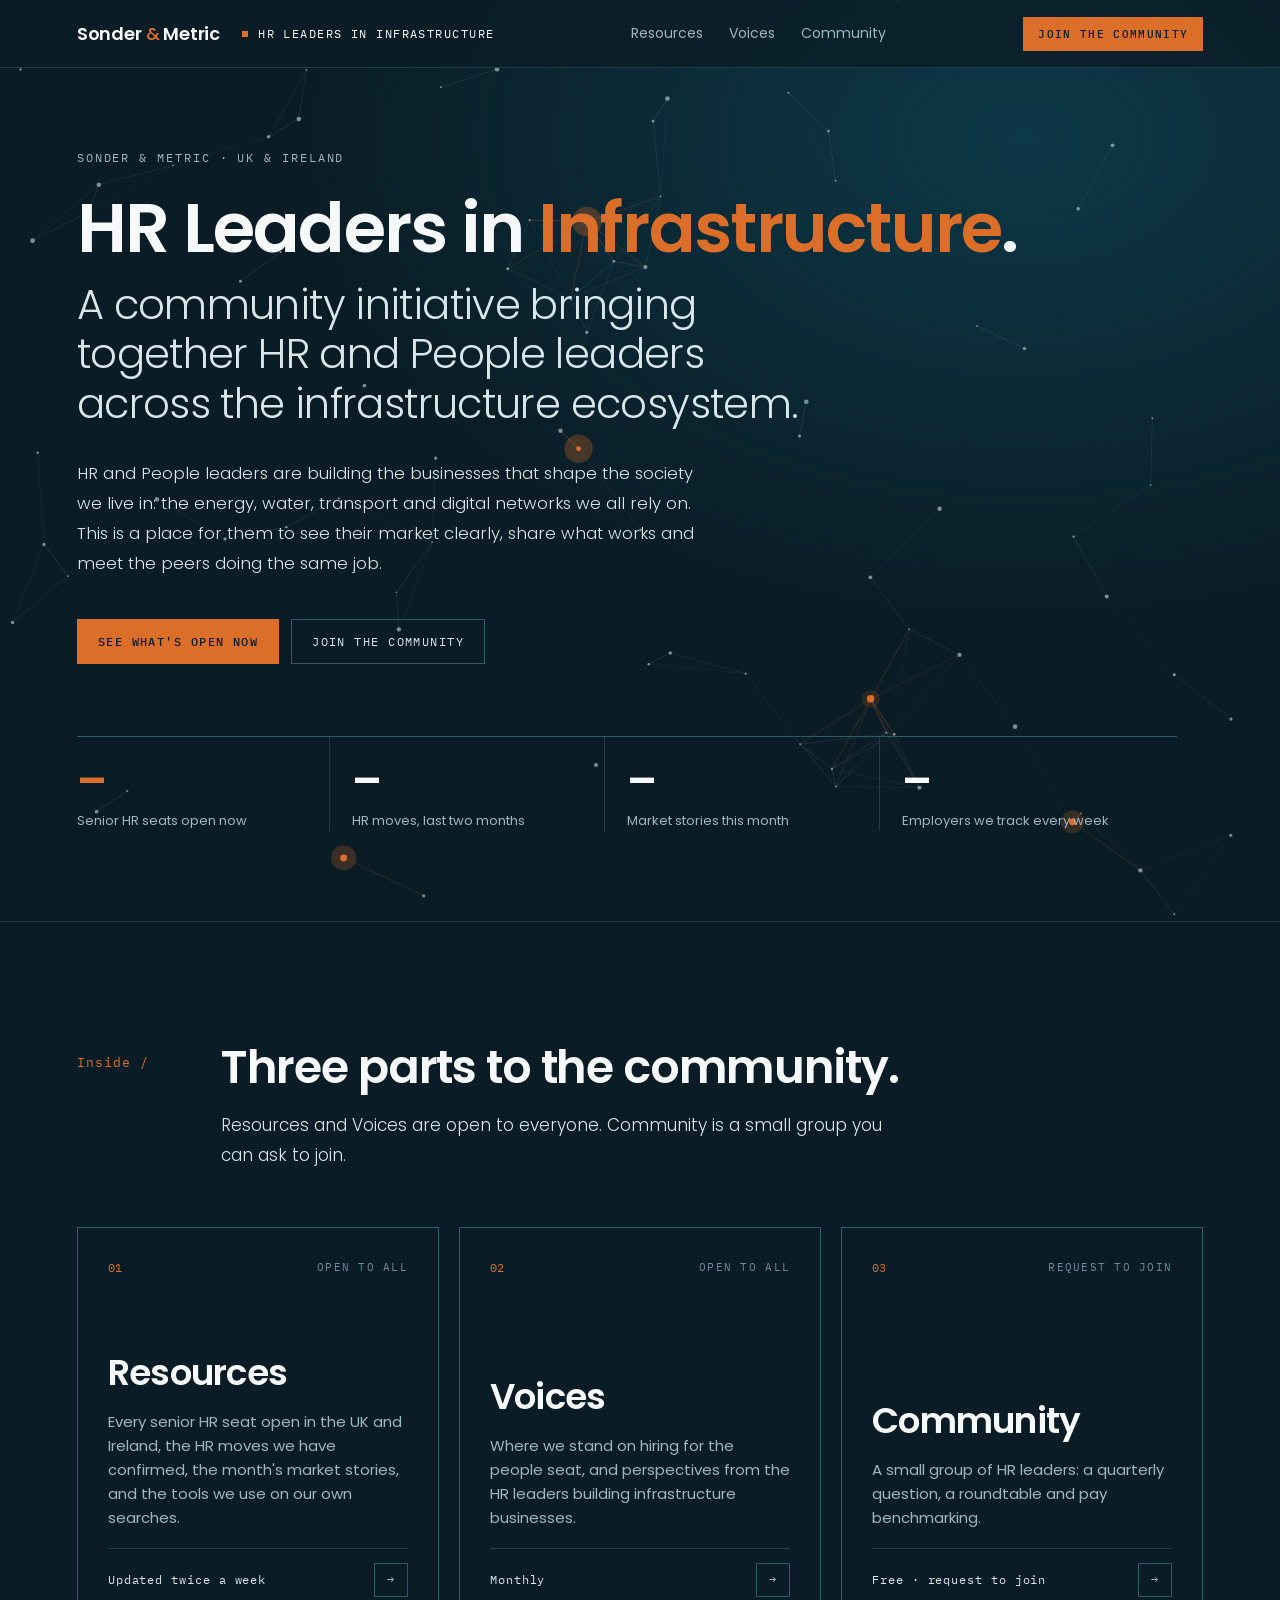
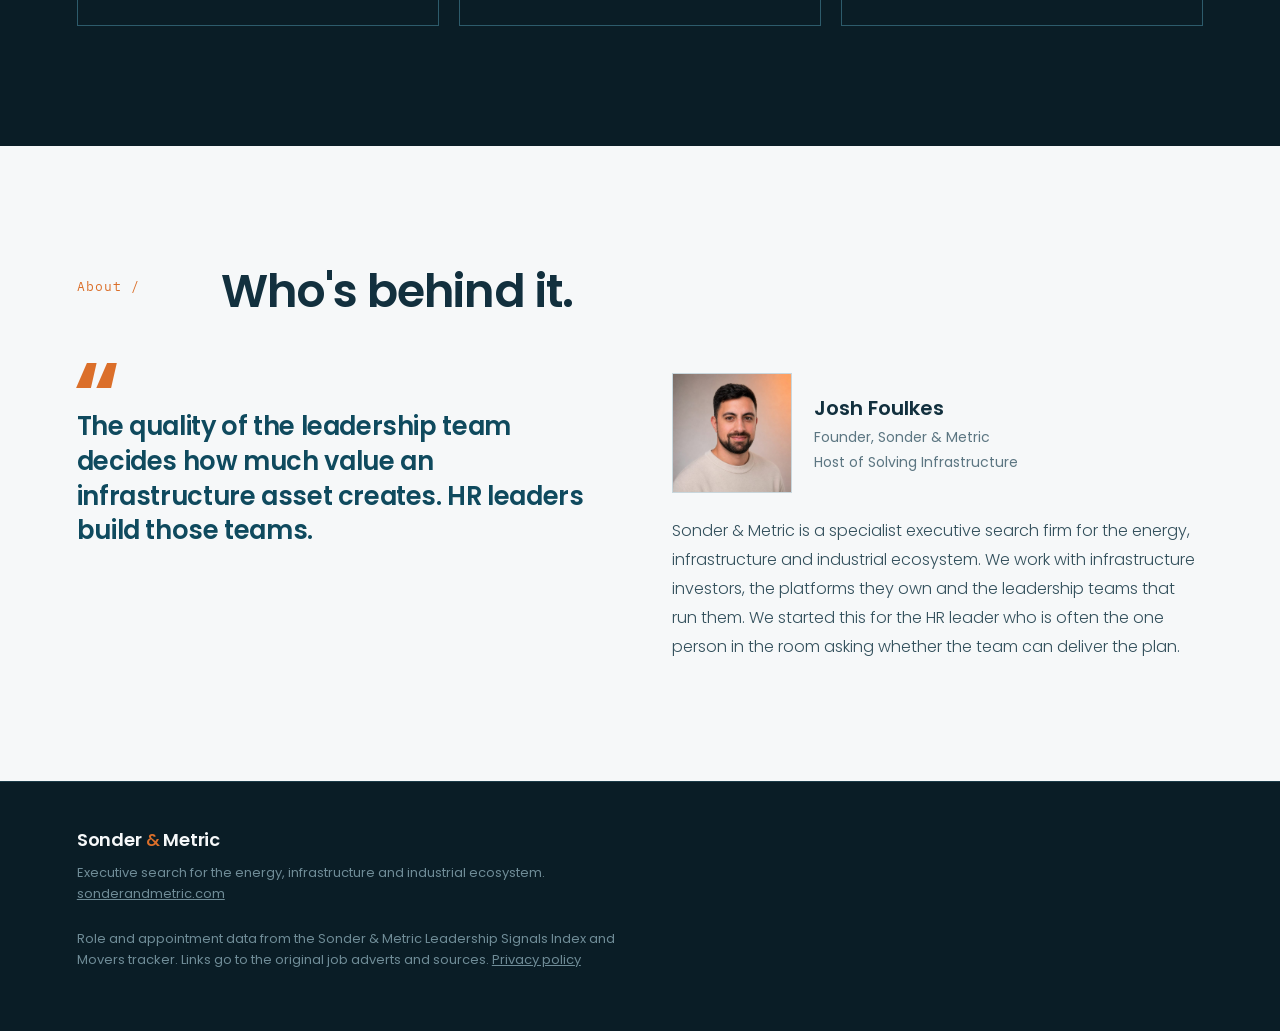
==== commit e4420002: "Add files via upload" ====
--- a/index.html
+++ b/index.html
@@ -4,8 +4,8 @@
 <meta charset="utf-8">
 <meta name="viewport" content="width=device-width, initial-scale=1">
 <meta name="robots" content="noindex, nofollow">
-<title>HR Hub | Sonder &amp; Metric</title>
-<meta name="description" content="Open market intelligence for HR leaders in infrastructure: open senior HR seats, HR moves and market stories in the UK and Ireland, plus a small community of peers.">
+<title>HR Leaders in Infrastructure | Sonder &amp; Metric</title>
+<meta name="description" content="A community initiative bringing together HR and People leaders across the infrastructure ecosystem in the UK and Ireland.">
 <meta name="theme-color" content="#0A1D26">
 <link rel="preconnect" href="https://fonts.googleapis.com">
 <link rel="preconnect" href="https://fonts.gstatic.com" crossorigin>
@@ -16,7 +16,7 @@
 <body data-page="home" data-root="./">
 <div id="progress"></div>
 <header class="nav">
-  <div class="nav-l"><a class="wm" href="./">Sonder <b>&amp;</b> Metric</a><a class="tag" href="./" style="text-decoration:none"><i></i>HR Hub</a></div>
+  <div class="nav-l"><a class="wm" href="./">Sonder <b>&amp;</b> Metric</a><a class="tag" href="./" style="text-decoration:none"><i></i>HR Leaders in Infrastructure</a></div>
   <nav class="links" aria-label="Sections"><a data-p="resources" href="./resources/">Resources</a><a data-p="voices" href="./voices/">Voices</a><a data-p="community" href="./community/">Community</a></nav>
   <a class="nbtn" href="./community/#join">Join the community</a>
 </header>
@@ -24,9 +24,9 @@
 <section class="hero">
   <canvas id="net" aria-hidden="true"></canvas>
   <div class="hero-in">
-    <div class="eyebrow" data-a style="--d:.05">Sonder &amp; Metric · HR Hub · UK &amp; Ireland</div>
-    <h1 data-a style="--d:.15">Welcome to the <span class="sig">HR Hub</span>.<span class="h1-sub">For people leaders in infrastructure.</span></h1>
-    <p class="lead" data-a style="--d:.3">For CHROs, People Directors and Heads of Talent at infrastructure platforms and the funds behind them. See which senior HR seats are open, who has moved, and what is changing in the market. Free and open to read, from the search firm that hires into the seat.</p>
+    <div class="eyebrow" data-a style="--d:.05">Sonder &amp; Metric · UK &amp; Ireland</div>
+    <h1 data-a style="--d:.15">HR Leaders in <span class="sig">Infrastructure</span>.<span class="h1-sub">A community initiative bringing together HR and People leaders across the infrastructure ecosystem.</span></h1>
+    <p class="lead" data-a style="--d:.3">HR and People leaders are building the businesses that shape the society we live in: the energy, water, transport and digital networks we all rely on. This is a place for them to see their market clearly, share what works and meet the peers doing the same job.</p>
     <div class="cta" data-a style="--d:.42"><a class="btn o" href="resources/">See what's open now</a><a class="btn" href="community/">Join the community</a></div>
   </div>
   <div class="stats" data-a style="--d:.55">
@@ -38,7 +38,7 @@
 </section>
 
 <section class="sec" id="inside">
-  <div class="sh"><div class="n" data-r>Inside /</div><div><h2 data-r style="--d:.06">Three parts to the hub.</h2><p data-r style="--d:.12">Resources and Voices are open to everyone. Community is a small group you can ask to join.</p></div></div>
+  <div class="sh"><div class="n" data-r>Inside /</div><div><h2 data-r style="--d:.06">Three parts to the community.</h2><p data-r style="--d:.12">Resources and Voices are open to everyone. Community is a small group you can ask to join.</p></div></div>
   <div class="pillar-cards">
     <a class="pc" href="resources/" data-r><div class="top"><span>01</span><span class="acc">Open to all</span></div><h3>Resources</h3><p>Every senior HR seat open in the UK and Ireland, the HR moves we have confirmed, the month's market stories, and the tools we use on our own searches.</p><div class="stat-line"><span id="pc-res">Updated twice a week</span><span class="arrow">→</span></div></a>
     <a class="pc" href="voices/" data-r style="--d:.08"><div class="top"><span>02</span><span class="acc">Open to all</span></div><h3>Voices</h3><p>Where we stand on hiring for the people seat, and perspectives from the HR leaders building infrastructure businesses.</p><div class="stat-line"><span id="pc-voi">Monthly</span><span class="arrow">→</span></div></a>
@@ -52,7 +52,7 @@
     <div data-r><div class="aside"><blockquote style="color:var(--teal)">The quality of the leadership team decides how much value an infrastructure asset creates. HR leaders build those teams.</blockquote></div></div>
     <div data-r style="--d:.1">
       <div class="founder"><img src="assets/josh.jpg" alt="Josh Foulkes" width="120" height="120" loading="lazy" style="border-color:#C9D7DD"><div><b style="color:var(--ink)">Josh Foulkes</b><span style="color:#5C7682">Founder, Sonder &amp; Metric</span><span style="color:#5C7682">Host of Solving Infrastructure</span></div></div>
-      <p style="font-size:16px;line-height:1.8;font-weight:300;color:#33505C">Sonder &amp; Metric is a specialist executive search firm for the energy, infrastructure and industrial ecosystem. We work with infrastructure investors, the platforms they own and the leadership teams that run them. We built this hub for the HR leader who is often the one person in the room asking whether the team can deliver the plan.</p>
+      <p style="font-size:16px;line-height:1.8;font-weight:300;color:#33505C">Sonder &amp; Metric is a specialist executive search firm for the energy, infrastructure and industrial ecosystem. We work with infrastructure investors, the platforms they own and the leadership teams that run them. We started this for the HR leader who is often the one person in the room asking whether the team can deliver the plan.</p>
     </div>
   </div>
 </section>
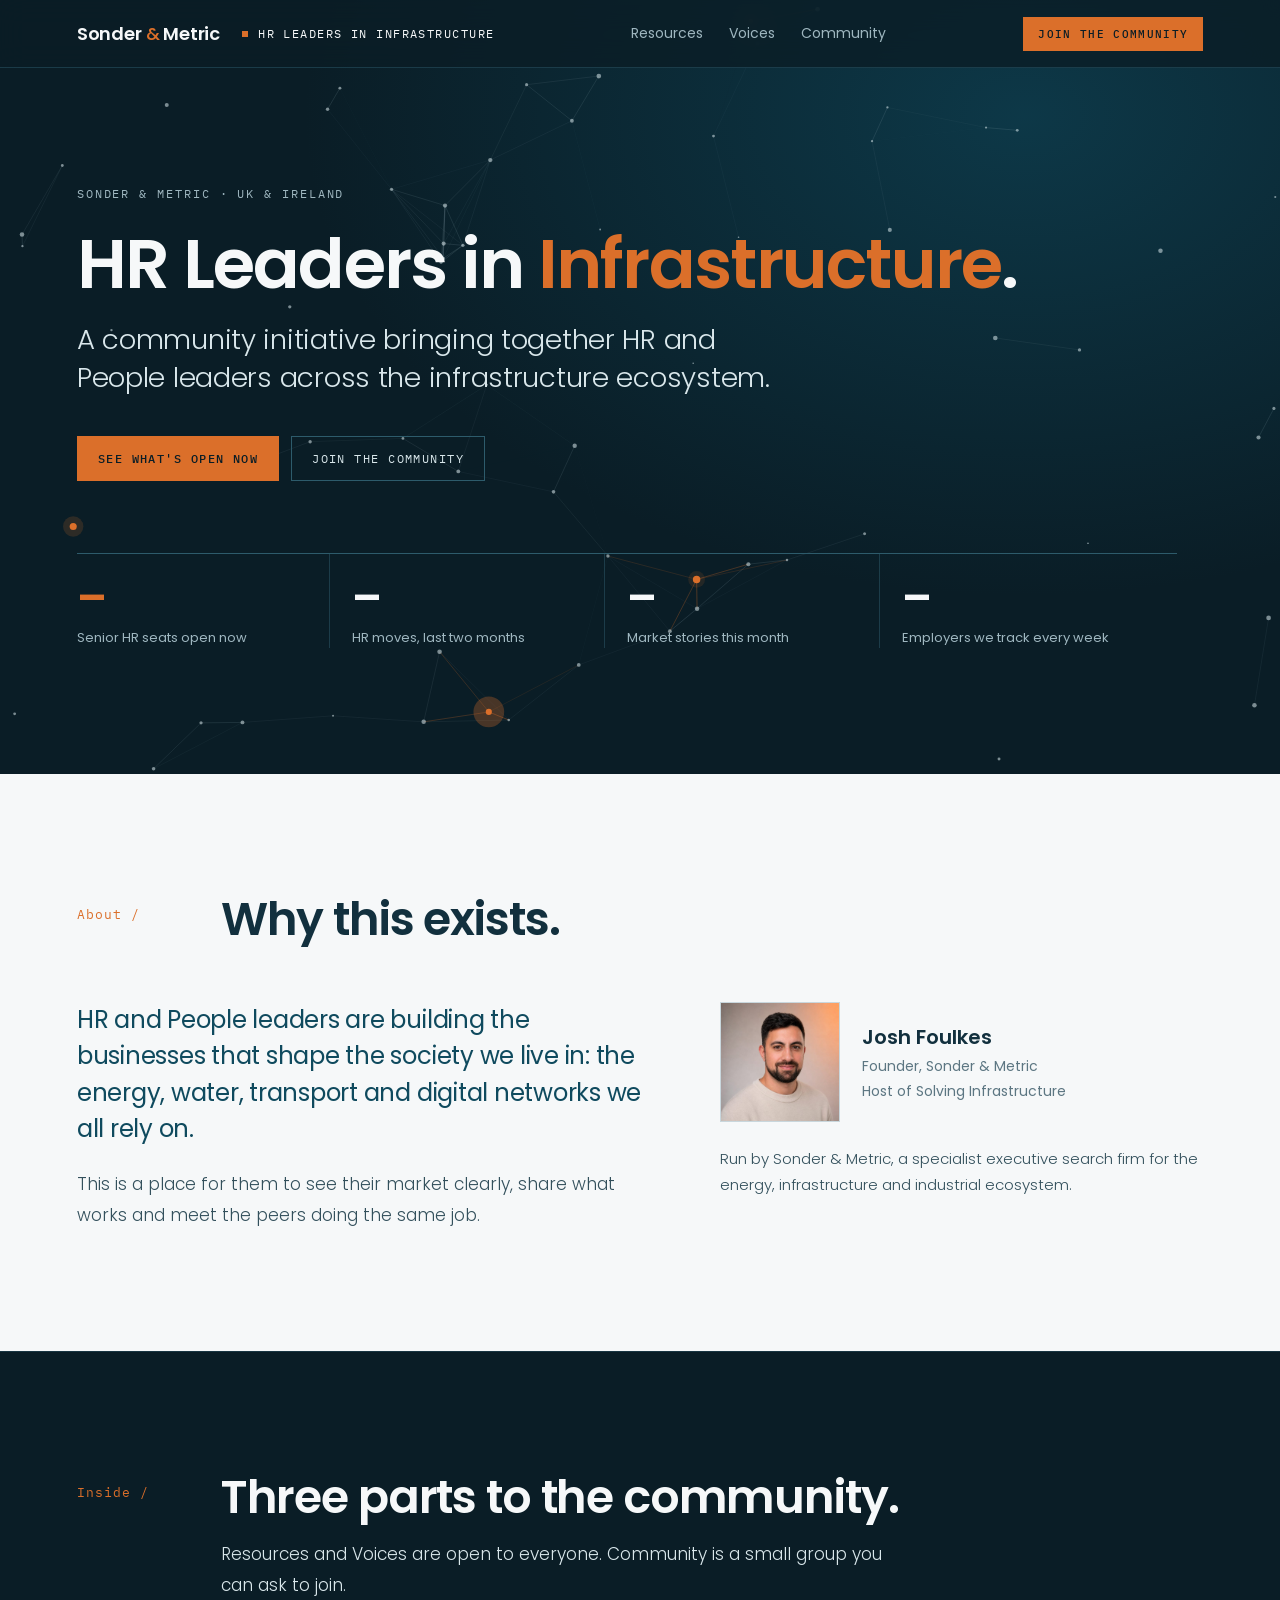
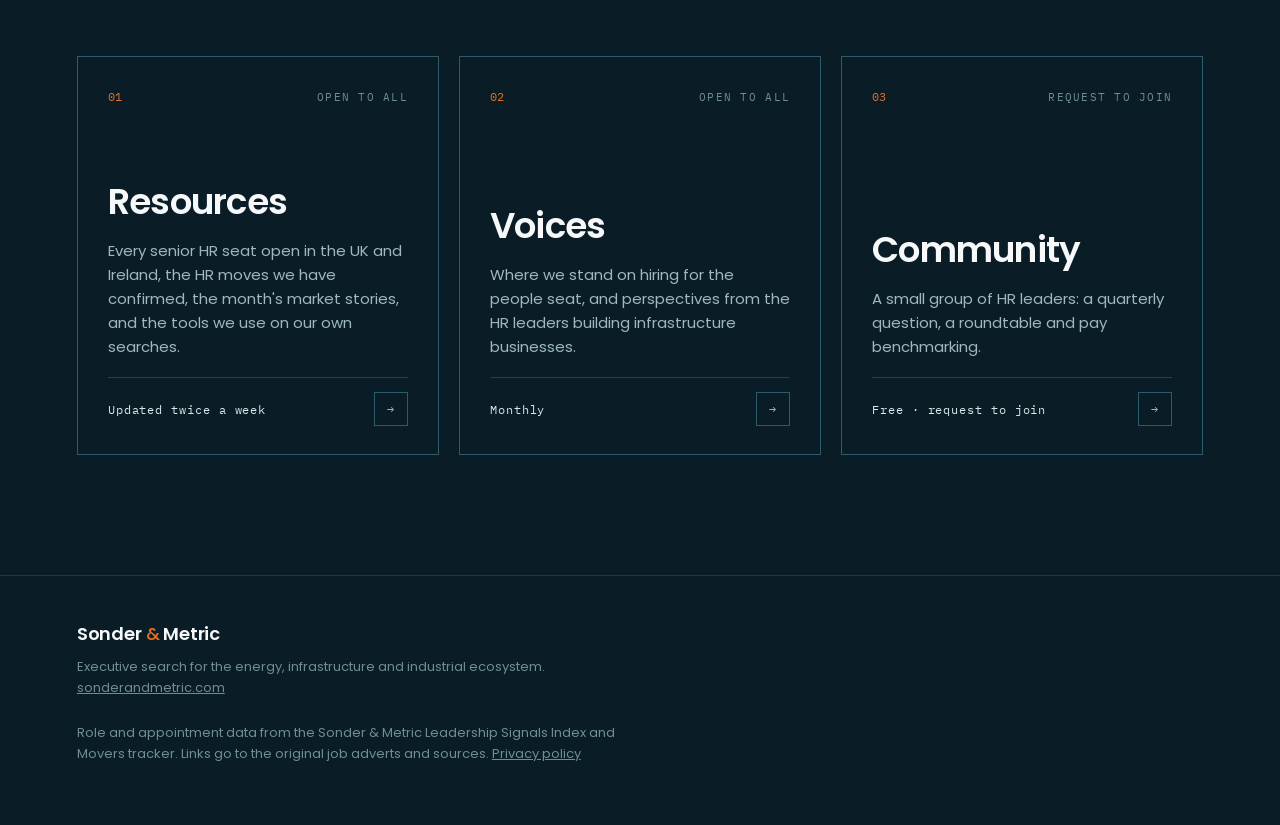
==== commit c74a4526: "Add files via upload" ====
--- a/index.html
+++ b/index.html
@@ -11,7 +11,7 @@
 <link rel="preconnect" href="https://fonts.gstatic.com" crossorigin>
 <link href="https://fonts.googleapis.com/css2?family=Poppins:wght@300;400;500;600;700&family=IBM+Plex+Mono:wght@400;500&display=swap" rel="stylesheet">
 <link rel="icon" href="data:image/svg+xml,%3Csvg xmlns='http://www.w3.org/2000/svg' viewBox='0 0 64 64'%3E%3Crect width='64' height='64' fill='%230F4A5E'/%3E%3Ctext x='32' y='46' font-family='Poppins,Helvetica,Arial,sans-serif' font-size='42' font-weight='600' fill='%23FFFFFF' text-anchor='middle'%3E%26amp;%3C/text%3E%3C/svg%3E">
-<link rel="stylesheet" href="./assets/hub.css">
+<link rel="stylesheet" href="./assets/hub.css?v=3">
 </head>
 <body data-page="home" data-root="./">
 <div id="progress"></div>
@@ -26,7 +26,6 @@
   <div class="hero-in">
     <div class="eyebrow" data-a style="--d:.05">Sonder &amp; Metric · UK &amp; Ireland</div>
     <h1 data-a style="--d:.15">HR Leaders in <span class="sig">Infrastructure</span>.<span class="h1-sub">A community initiative bringing together HR and People leaders across the infrastructure ecosystem.</span></h1>
-    <p class="lead" data-a style="--d:.3">HR and People leaders are building the businesses that shape the society we live in: the energy, water, transport and digital networks we all rely on. This is a place for them to see their market clearly, share what works and meet the peers doing the same job.</p>
     <div class="cta" data-a style="--d:.42"><a class="btn o" href="resources/">See what's open now</a><a class="btn" href="community/">Join the community</a></div>
   </div>
   <div class="stats" data-a style="--d:.55">
@@ -34,6 +33,18 @@
     <div class="stat"><div class="v" id="s-moves">–</div><div class="l" id="s-moves-l">HR moves, last two months</div></div>
     <div class="stat"><div class="v" id="s-stories">–</div><div class="l">Market stories this month</div></div>
     <div class="stat"><div class="v" id="s-emp">–</div><div class="l">Employers we track every week</div></div>
+  </div>
+</section>
+
+<section class="sec light" id="about">
+  <div class="sh"><div class="n" data-r>About /</div><div><h2 data-r style="--d:.06">Why this exists.</h2></div></div>
+  <div class="voices" style="grid-template-columns:minmax(0,1.2fr) minmax(0,1fr)">
+    <div data-r><p style="font-size:clamp(20px,1.9vw,26px);line-height:1.5;font-weight:400;color:var(--teal);letter-spacing:-.01em">HR and People leaders are building the businesses that shape the society we live in: the energy, water, transport and digital networks we all rely on.</p>
+      <p style="font-size:17px;line-height:1.8;font-weight:300;color:#33505C;margin-top:22px">This is a place for them to see their market clearly, share what works and meet the peers doing the same job.</p></div>
+    <div data-r style="--d:.1">
+      <div class="founder"><img src="assets/josh.jpg" alt="Josh Foulkes" width="120" height="120" loading="lazy" style="border-color:#C9D7DD"><div><b style="color:var(--ink)">Josh Foulkes</b><span style="color:#5C7682">Founder, Sonder &amp; Metric</span><span style="color:#5C7682">Host of Solving Infrastructure</span></div></div>
+      <p style="font-size:15px;line-height:1.75;font-weight:300;color:#33505C">Run by Sonder &amp; Metric, a specialist executive search firm for the energy, infrastructure and industrial ecosystem.</p>
+    </div>
   </div>
 </section>
 
@@ -46,21 +57,11 @@
   </div>
 </section>
 
-<section class="sec light">
-  <div class="sh"><div class="n" data-r>About /</div><div><h2 data-r style="--d:.06">Who's behind it.</h2></div></div>
-  <div class="voices" style="grid-template-columns:minmax(0,1fr) minmax(0,1fr)">
-    <div data-r><div class="aside"><blockquote style="color:var(--teal)">The quality of the leadership team decides how much value an infrastructure asset creates. HR leaders build those teams.</blockquote></div></div>
-    <div data-r style="--d:.1">
-      <div class="founder"><img src="assets/josh.jpg" alt="Josh Foulkes" width="120" height="120" loading="lazy" style="border-color:#C9D7DD"><div><b style="color:var(--ink)">Josh Foulkes</b><span style="color:#5C7682">Founder, Sonder &amp; Metric</span><span style="color:#5C7682">Host of Solving Infrastructure</span></div></div>
-      <p style="font-size:16px;line-height:1.8;font-weight:300;color:#33505C">Sonder &amp; Metric is a specialist executive search firm for the energy, infrastructure and industrial ecosystem. We work with infrastructure investors, the platforms they own and the leadership teams that run them. We started this for the HR leader who is often the one person in the room asking whether the team can deliver the plan.</p>
-    </div>
-  </div>
-</section>
 </main>
 <footer>
   <div><div class="wm">Sonder <b class="sig">&amp;</b> Metric</div><p style="margin-top:10px">Executive search for the energy, infrastructure and industrial ecosystem. <a href="https://sonderandmetric.com" target="_blank" rel="noopener">sonderandmetric.com</a></p></div>
   <p>Role and appointment data from the Sonder &amp; Metric Leadership Signals Index and Movers tracker. Links go to the original job adverts and sources. <a href="https://sonderandmetric.com/privacy-policy/">Privacy policy</a></p>
 </footer>
-<script src="./assets/hub.js"></script>
+<script src="./assets/hub.js?v=3"></script>
 </body>
 </html>
--- a/assets/hub.css
+++ b/assets/hub.css
@@ -45,7 +45,7 @@
 #net{position:absolute;inset:0;width:100%;height:100%}
 .hero-in{position:relative;z-index:2;max-width:1000px}
 .hero h1{font-size:clamp(38px,5.4vw,80px);line-height:1.08;letter-spacing:-.025em;margin-top:26px}
-.h1-sub{display:block;font-weight:300;color:var(--ice);font-size:.6em;letter-spacing:-.015em;margin-top:14px;line-height:1.2}
+.h1-sub{display:block;font-weight:300;color:var(--ice);font-size:.4em;letter-spacing:-.01em;margin-top:20px;line-height:1.35;max-width:760px}
 .hero .lead{font-size:clamp(16px,1.3vw,19px);line-height:1.8;font-weight:300;color:var(--ice);max-width:640px;margin-top:30px}
 .cta{display:flex;gap:12px;flex-wrap:wrap;margin-top:40px}
 .stats{position:relative;z-index:2;display:grid;grid-template-columns:repeat(4,1fr);margin-top:72px;max-width:1100px;border-top:1px solid var(--line)}
